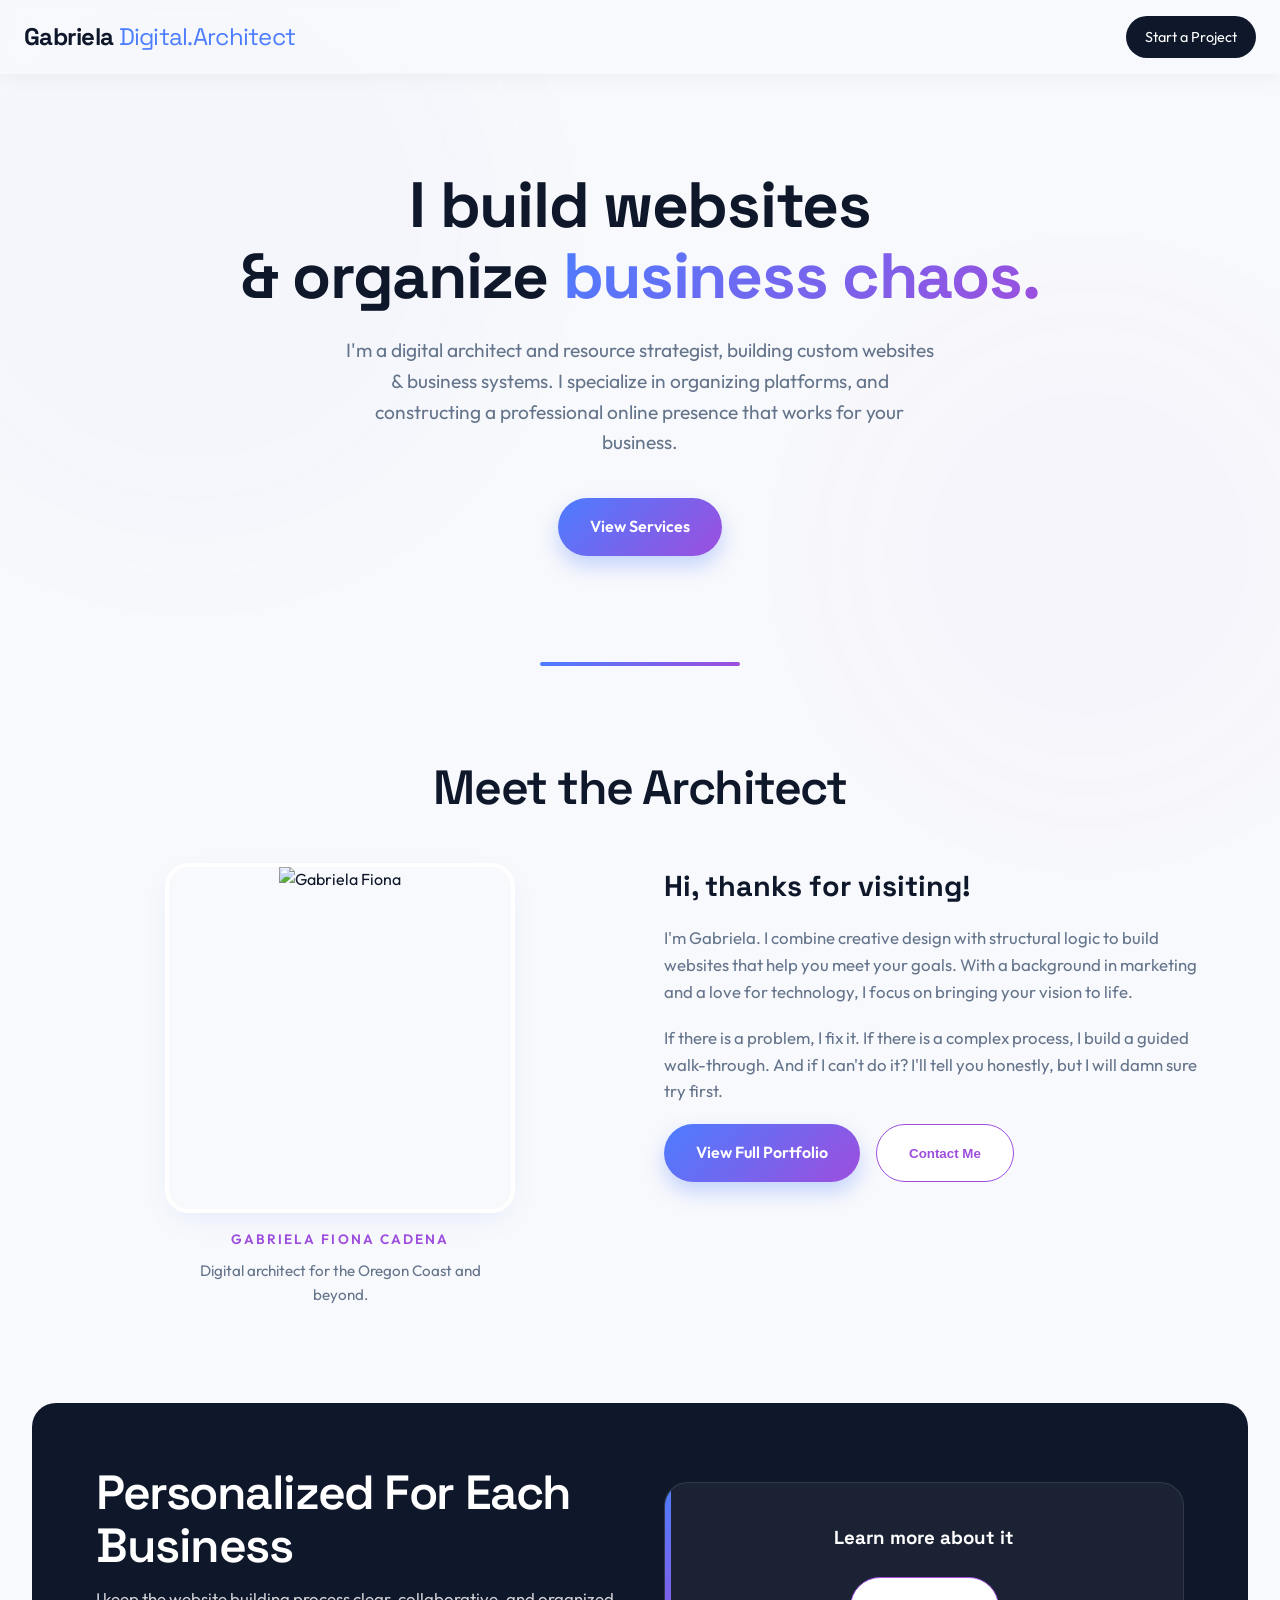
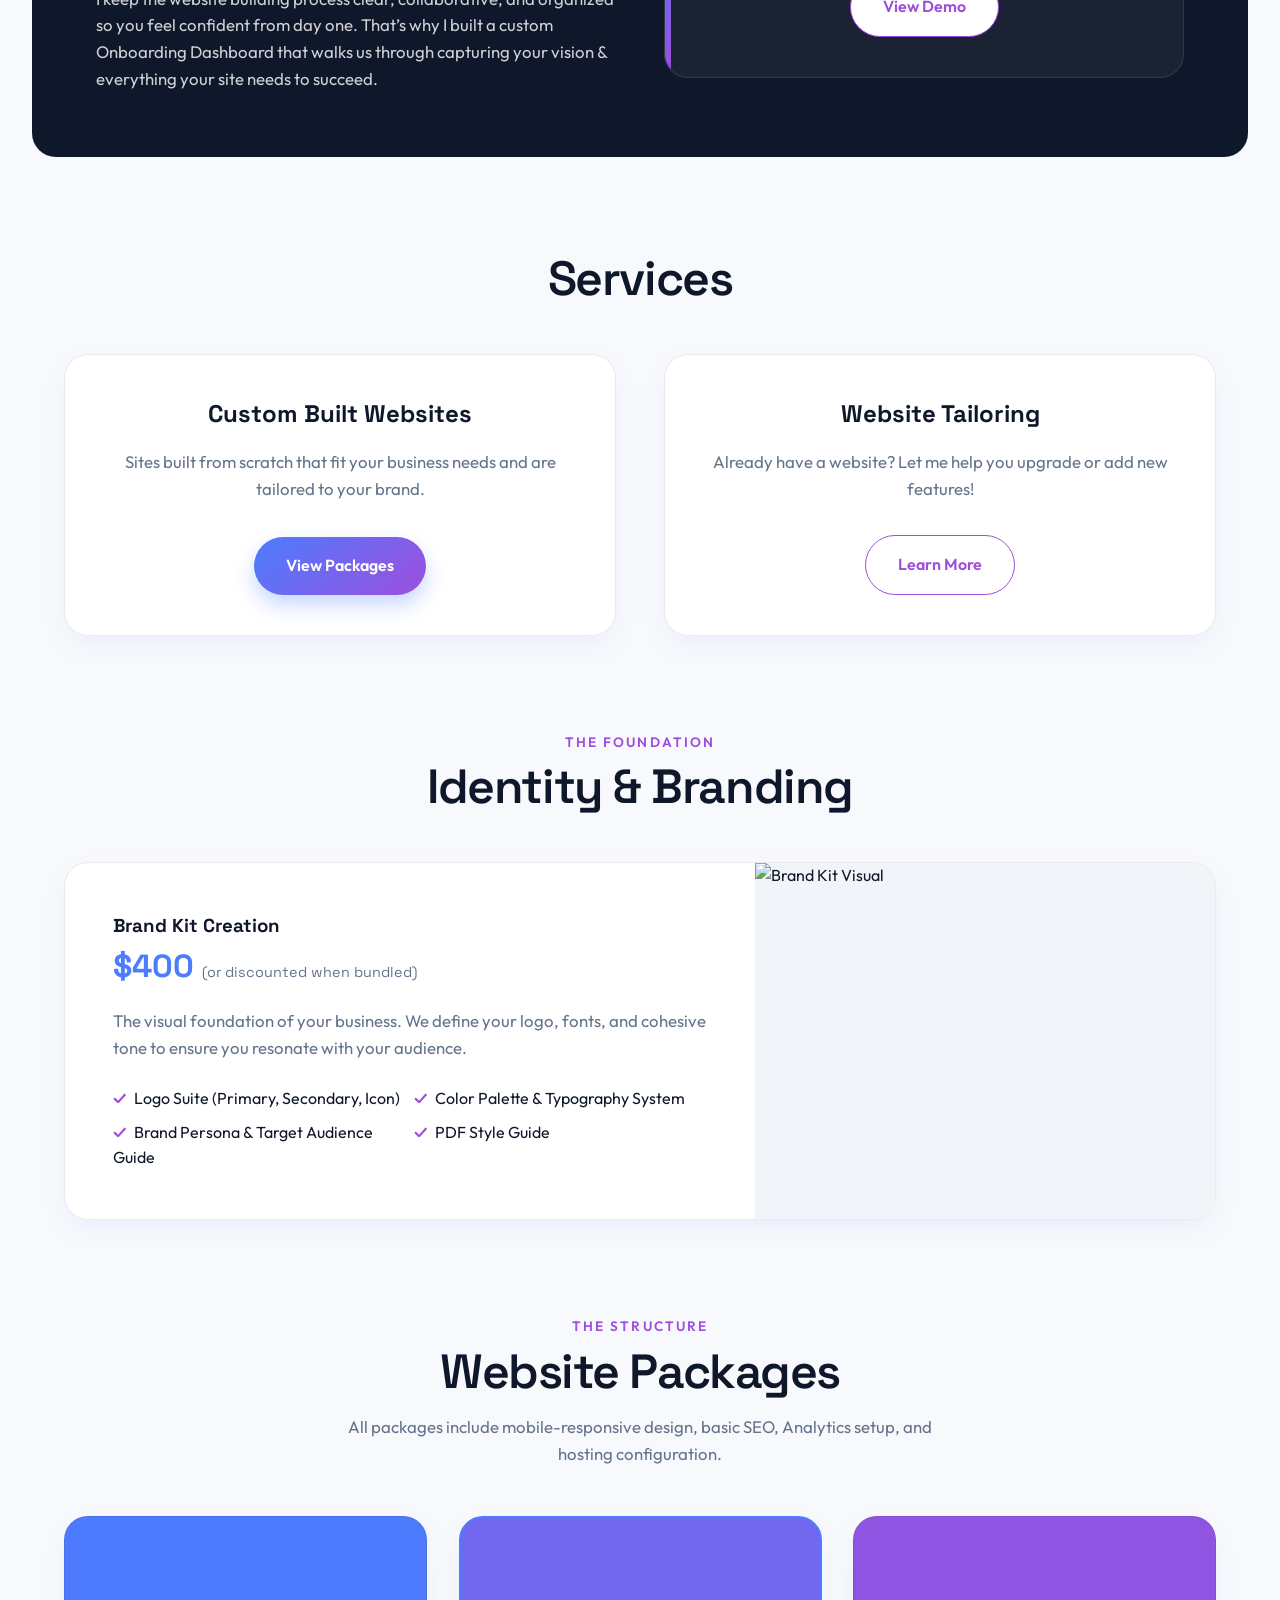
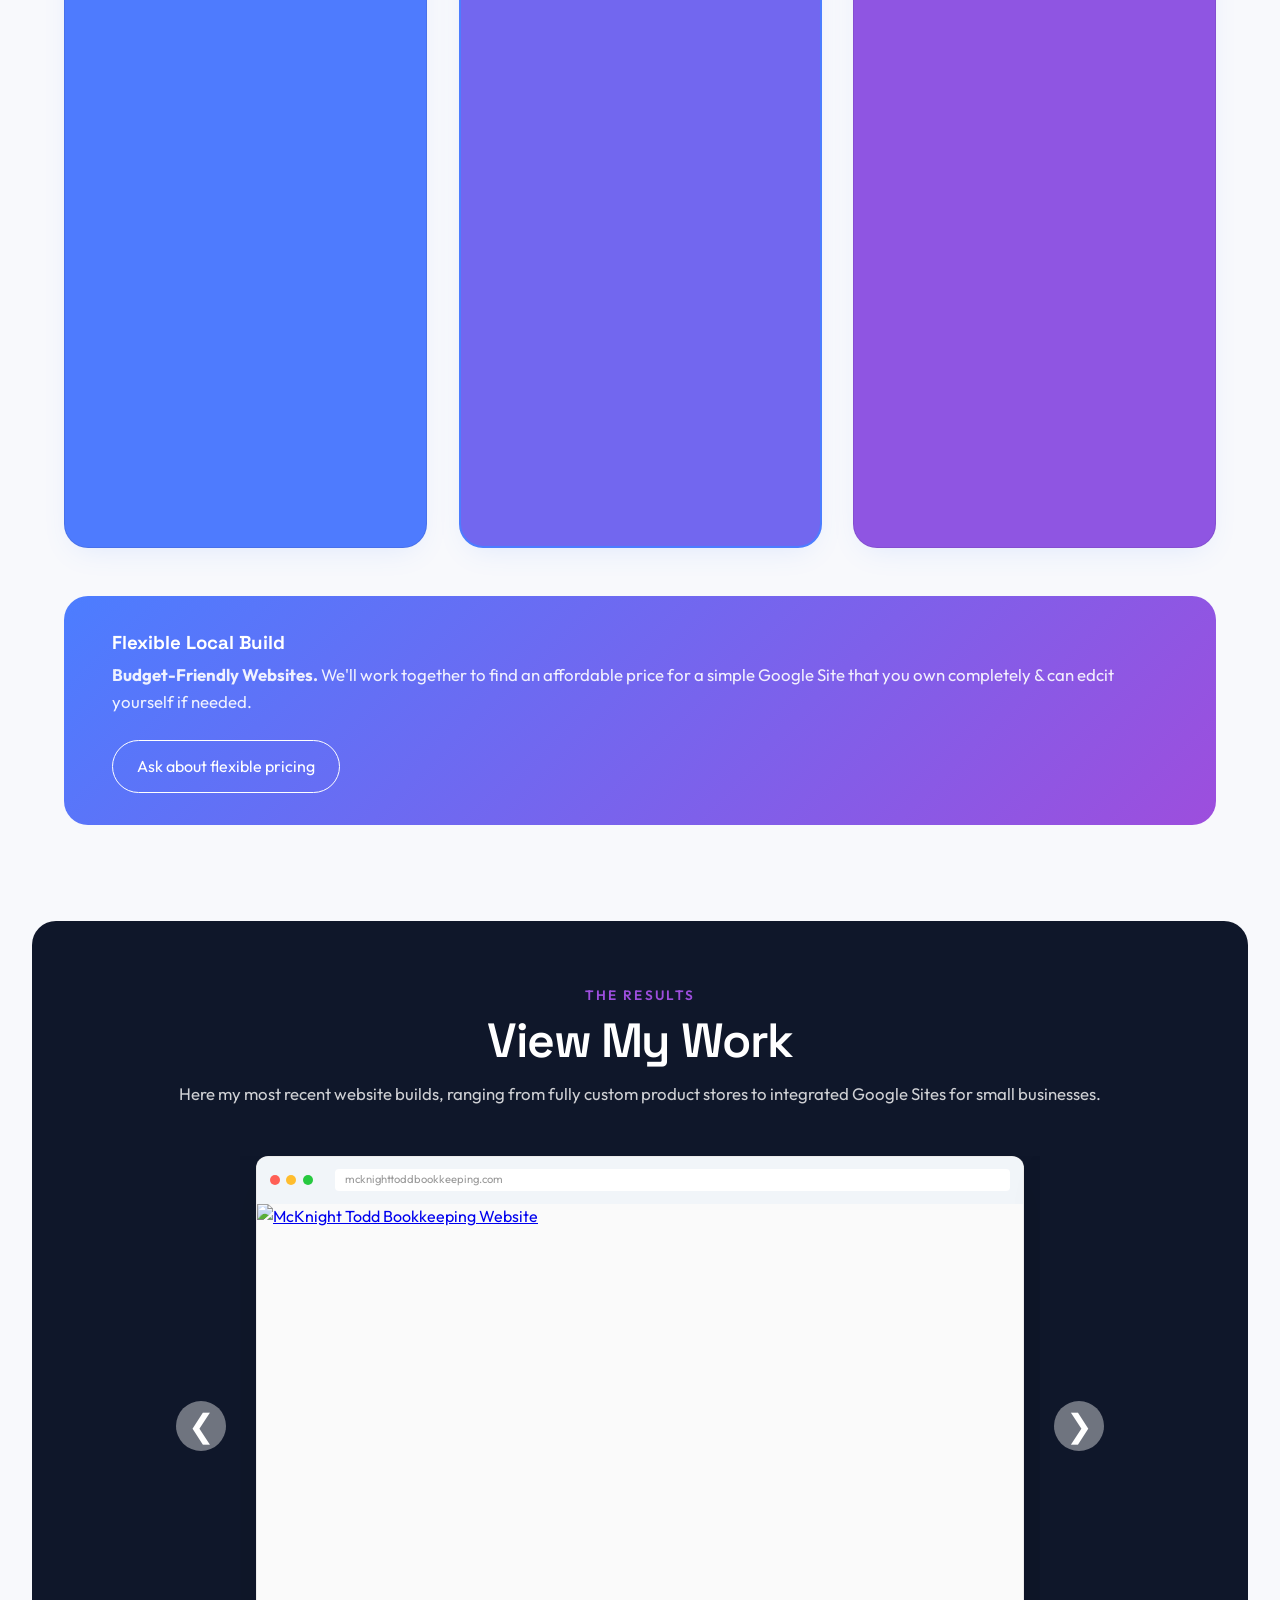
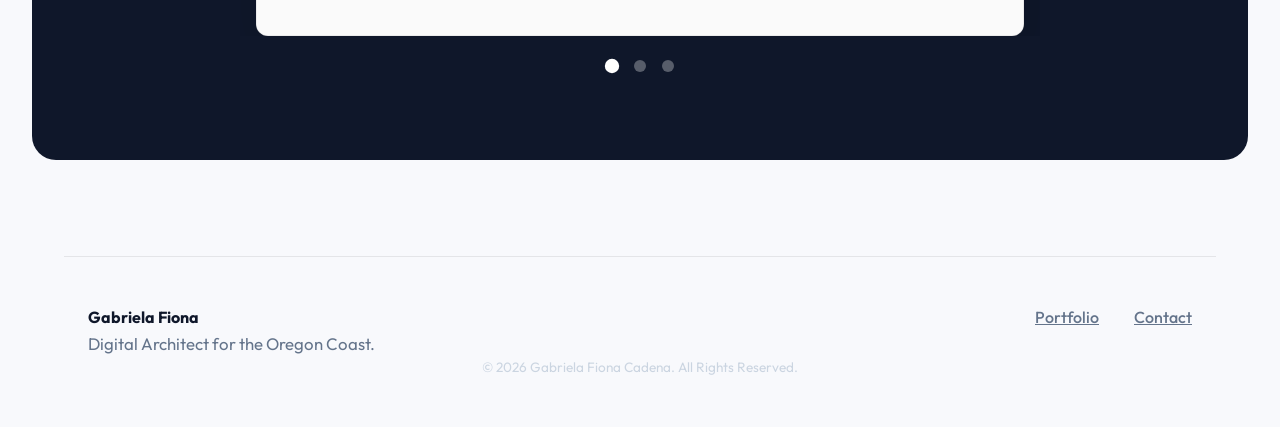
==== index.html @ b1f94275 "Update index.html" ====
<!DOCTYPE html>
<html lang="en">
<head>
  <meta charset="UTF-8" />
  <title>Gabriela Fiona · Digital Architect</title>
  <meta name="viewport" content="width=device-width, initial-scale=1" />
  
  <link rel="preconnect" href="https://fonts.googleapis.com">
  <link rel="preconnect" href="https://fonts.gstatic.com" crossorigin>
  <link href="https://fonts.googleapis.com/css2?family=Outfit:wght@300;400;500;600&family=Space+Grotesk:wght@400;500;600;700&display=swap" rel="stylesheet">
  <link rel="icon" type="image/png" href="https://raw.githubusercontent.com/GabrielaFiona/Draft-gabrielafionacadena/c7ff6c3a3db4be6c7db6e33f9279c137e6772946/assets/img/glogofaviconblue.png">
  <link rel="stylesheet" href="assets/CSS/style.css" />
</head>
  <!-- Google tag (gtag.js) -->
<script async src="https://www.googletagmanager.com/gtag/js?id=G-6TXJCBTRSX"></script>
<script>
  window.dataLayer = window.dataLayer || [];
  function gtag(){dataLayer.push(arguments);}
  gtag('js', new Date());

  gtag('config', 'G-6TXJCBTRSX');
</script>
<body>

<div class="bg-orb orb-1"></div>
<div class="bg-orb orb-2"></div>

<div class="page-wrapper">

<nav class="nav-bar smart-nav">
  <div class="logo">Gabriela <span class="highlight">Digital.Architect</span>
</div>
  <a href="index.html#name" class="btn-sm open-form-link">Start a Project</a>
</nav>

  <header class="hero">
    <div class="hero-content reveal">
      <h1>I build websites<br>& organize <span class="gradient-text">business chaos.</span></h1>
      <p class="hero-sub">
        I'm a digital architect and resource strategist, building custom websites & business systems. I specialize in organizing platforms, and constructing a professional online presence that works for your business. 
      </p>
      
      <div class="hero-actions">
        <a href="#services-intro" class="btn-primary">View Services</a>
      </div>
    </div>
  </header>
  
  <div class="section-divider reveal"></div>
  
 <section id="contact" class="section about-section reveal">
    <div class="section-header">
      <h2>Meet the Architect</h2>
    </div>

    <div class="grid-2 align-top">
      <div class="about-column-left">
        <div class="profile-img-container">
          <img src="https://raw.githubusercontent.com/GabrielaFiona/Draft-gabrielafionacadena/fab6bfb7dd1efcae01bac6378842833757b71b0d/assets/img/classicshorthairhs.jpeg" alt="Gabriela Fiona" class="profile-img">
        </div>
        <div class="about-mini-bio">
          <span class="eyebrow">Gabriela Fiona Cadena</span>
          <p>Digital architect for the Oregon Coast and beyond.</p>
        </div>
      </div>

      <div class="about-text-content">
        <h3>Hi, thanks for visiting!</h3>
        <p>
          I'm Gabriela. I combine creative design with structural logic to build websites that help you meet your goals. With a background in marketing and a love for technology, I focus on bringing your vision to life. 
        </p>
        <p>
          If there is a problem, I fix it. If there is a complex process, I build a guided walk-through. And if I can't do it? I'll tell you honestly, but I will damn sure try first.
        </p>
        
        <div class="about-actions" style="justify-content: flex-start;">
          <a href="https://gabrielafiona.com/" target="_blank" class="btn-primary">View Full Portfolio</a>
          <button class="btn-secondary toggle-form-btn" data-target="form-main-contact">Contact Me</button>
        </div>

       <div id="form-main-contact" class="dropdown-form-container">
          <h3>Start a Project</h3>
          <form action="https://formspree.io/f/xrbrgbaw" method="POST" class="contact-form">
            <div class="form-group">
              <label for="name">Name</label>
              <input type="text" id="name" name="name" placeholder="Who should I contact?" required>
            </div>
            <div class="form-group">
              <label for="email">Email</label>
              <input type="email" id="email" name="email" placeholder="What's the best email?" required>
            </div>
            
            <div class="form-group">
              <label for="project_interest">I'm interested in...</label>
              <select id="project_interest" name="project_interest">
                <option value="" disabled selected>Select a project type (Optional)</option>
                <option value="Brand Kit Creation">Brand Kit Creation</option>
                <option value="Basic Website Package">Basic Website Package</option>
                <option value="Standard Website Package">Standard Website Package</option>
                <option value="Advanced Website Package">Advanced Website Package</option>
                <option value="Multiple / Unsure">Unsure, Let's Talk!</option>
              </select>
            </div>

            <div class="form-group">
              <label for="message">Message</label>
              <textarea id="message" name="message" rows="5" placeholder="Tell me about your business & website goals..." required></textarea>
            </div>
            <button type="submit" class="btn-primary btn-submit">Send Message</button>
          </form>
        </div>
      </div>
    </div>
  </section>

  <section class="section philosophy reveal">
    <div class="grid-2">
      <div class="text-block">
        <h2>Personalized For Each Business</h2>
        <p>
          I keep the website building process clear, collaborative, and organized so you feel confident from day one. That’s why I built a custom Onboarding Dashboard that walks us through capturing your vision & everything your site needs to succeed. 
        </p>
      </div>
      <div class="stat-card"><h3>Learn more about it</h3>
      </p>

      <div class="center-cta">
        <a href="https://gabrielafiona.github.io/Draft-gabrielafionacadena/demo4.html" target="_blank" class="btn-secondary">View Demo</a>
      </div>
      </div>
    </div>
  </section>

  <section id="services-intro" class="section services-intro reveal">
    <div class="section-header">
      <h2>Services</h2>
    </div>
    
    <div class="grid-2">
      <div class="service-intro-card">
        <h3>Custom Built Websites</h3>
        <p>Sites built from scratch that fit your business needs and are tailored to your brand.</p>
        <div class="card-action">
          <a href="#packages-list" class="btn-primary">View Packages</a>
        </div>
      </div>

      <div class="service-intro-card">
        <h3>Website Tailoring</h3>
        <p>Already have a website? Let me help you upgrade or add new features!</p>
        <div class="card-action">
          <a href="flexibleservices.html" class="btn-secondary">Learn More</a>
        </div>
      </div>
    </div>
  </section>

  <section id="services" class="section services-top reveal">
    <div class="section-header">
      <span class="eyebrow">The Foundation</span>
      <h2>Identity & Branding</h2>
    </div>
    
    <div class="card-wide">
      <div class="card-content">
        <h3>Brand Kit Creation</h3>
        <p class="price">$400 <span class="note">(or discounted when bundled)</span></p>
        <p>The visual foundation of your business. We define your logo, fonts, and cohesive tone to ensure you resonate with your audience.</p>
        <ul class="check-list">
          <li>Logo Suite (Primary, Secondary, Icon)</li>
          <li>Color Palette & Typography System</li>
          <li>Brand Persona & Target Audience Guide</li>
          <li>PDF Style Guide</li>
        </ul>
      </div>

      <div class="card-image-side">
        <img src="https://raw.githubusercontent.com/GabrielaFiona/Draft-gabrielafionacadena/a6b8d51bb5c463a0c6079891df44231464063a10/assets/img/brandkitstockphotocolorfuldesk.jpg" alt="Brand Kit Visual">
      </div>
    </div>
  </section>

  <section id="packages-list" class="section services-main reveal">
    <div class="section-header">
      <span class="eyebrow">The Structure</span>
      <h2>Website Packages</h2>
      <p class="lede">All packages include mobile-responsive design, basic SEO, Analytics setup, and hosting configuration.</p>
    </div>

    <div class="pricing-grid">
      
      <div class="price-card pkg-1">
        <div class="package-text-wrapper">
          <div class="tier-name">Basic Package</div>
          <div class="tier-desc">Ideal for simple contact page, portfolio, or single service.</div>
          <div class="tier-price">$1,500</div>
          <hr>
          <ul class="feature-list">
            <li><strong>2 Pages</strong></li>
            <li>Simple Gallery</li>
            <li>Contact Form</li>
            <li>Mobile Optimized</li>
          </ul>
          <div class="pill-container center">
            <a href="https://gabrielafiona.github.io/examplesite_photographer/" class="pill-link">Example Site - Photographer Gallery</a>
          </div>
        </div>
      </div>

      <div class="price-card featured pkg-2">
        <div class="package-text-wrapper">
          <div class="tier-name">Standard Package</div>
          <div class="tier-desc">Perfect for restaurants, contractors, and local services.</div>
          <div class="tier-price">$2,500</div>
          <hr>
          <ul class="feature-list">
            <li><strong>5 Pages</strong></li>
            <li>Custom Features</li>
            <li>Expanded Copywriting</li>
            <li>Content Strategy</li>
          </ul>
          <div class="pill-container center">
            <a href="https://www.mcknighttoddbookkeeping.com/" class="pill-link">Example Site - Local Bookkeeper</a>
          </div>
        </div>
      </div>

      <div class="price-card pkg-3">
        <div class="package-text-wrapper">
          <div class="tier-name">Advanced Package</div>
          <div class="tier-desc">Fully integrated with your existing platform.</div>
          <div class="tier-price">$5,000</div>
          <hr>
          <ul class="feature-list">
            <li><strong>10 Pages</strong></li>
            <li>Complex Integrations</li>
            <li>High-end UX Logic</li>
            <li>E-commerce</li>
          </ul>
          <div class="pill-container center">
            <a href="https://thebougiebeachparty.com/" class="pill-link">Example Site - Rental Service</a>
          </div>
        </div>
      </div>

    </div>
  </section>

  <section class="section flexible-opt reveal">
    <div class="flex-box">
      <div class="flex-text">
        <h3>Flexible Local Build</h3>
        <p><strong>Budget-Friendly Websites.</strong> We'll work together to find an affordable price for a simple Google Site that you own completely & can edcit yourself if needed.</p>
      </div>
      <a href="flexibleservices.html#flexible" class="btn-outline">Ask about flexible pricing</a>
    </div>
  </section>

  <section id="process" class="section philosophy process-section reveal">
    <div class="process-inner">
      <span class="eyebrow">The Results</span>
      <h2>View My Work</h2>
      <p>Here my most recent website builds, ranging from fully custom product stores to integrated Google Sites for small businesses.</p>
      
      <div class="carousel">
        <button class="carousel-btn btn-prev">&#10094;</button>
        
        <div class="carousel-track-container">
          <ul class="carousel-track">
            
            <li class="carousel-slide current-slide">
              <div class="mockup-window">
                <div class="mockup-header">
                  <span class="dot red"></span><span class="dot yellow"></span><span class="dot green"></span>
                  <span class="url-bar">mcknighttoddbookkeeping.com</span>
                </div>
                <div class="mockup-body no-padding">
                  <a href="https://www.mcknighttoddbookkeeping.com/" target="_blank">
                    <img 
                      src="https://raw.githubusercontent.com/GabrielaFiona/Draft-gabrielafionacadena/88370dead66628be6bfdee9c65475fcd4d8eb38f/assets/img/kotascreenshot.png" 
                      alt="McKnight Todd Bookkeeping Website" 
                      class="site-preview-img"
                    >
                  </a>
                </div>
              </div>
            </li>

            <li class="carousel-slide">
              <div class="mockup-window">
                <div class="mockup-header">
                  <span class="dot red"></span><span class="dot yellow"></span><span class="dot green"></span>
                  <span class="url-bar">nathanshomerepairsolution.com</span>
                </div>
                <div class="mockup-body no-padding">
                   <a href="https://www.nathanshomerepairsolution.com/" target="_blank">
                     <img 
                      src="https://raw.githubusercontent.com/GabrielaFiona/Draft-gabrielafionacadena/88370dead66628be6bfdee9c65475fcd4d8eb38f/assets/img/NATHANSHOMEREPAIRSOLUTIONSscreenshotforportfolio.png" 
                      alt="Nathan's Home Repair Website" 
                      class="site-preview-img"
                     >
                   </a>
                </div>
              </div>
            </li>

            <li class="carousel-slide">
              <div class="mockup-window">
                <div class="mockup-header">
                  <span class="dot red"></span><span class="dot yellow"></span><span class="dot green"></span>
                  <span class="url-bar">thebougiebeachparty.com</span>
                </div>
                <div class="mockup-body no-padding">
                   <a href="https://thebougiebeachparty.com" target="_blank">
                     <img 
                      src="https://raw.githubusercontent.com/GabrielaFiona/Draft-gabrielafionacadena/88370dead66628be6bfdee9c65475fcd4d8eb38f/assets/img/thebougiebeachpartycoscreenshot.png" 
                      alt="Bougie Beach Party Co. Website" 
                      class="site-preview-img"
                     >
                   </a>
                </div>
              </div>
            </li>

            <li class="carousel-slide">
              <div class="mockup-window">
                <div class="mockup-header">
                  <span class="dot red"></span><span class="dot yellow"></span><span class="dot green"></span>
                  <span class="url-bar">sites.google.com/view/newport-cleaning</span>
                </div>
                <div class="mockup-body no-padding">
                   <a href="https://sites.google.com/view/newport-cleaning/home" target="_blank">
                     <img 
                      src="https://raw.githubusercontent.com/GabrielaFiona/Draft-gabrielafionacadena/88370dead66628be6bfdee9c65475fcd4d8eb38f/assets/img/newportcleaningscreenshot.png" 
                      alt="Newport Cleaning Website" 
                      class="site-preview-img"
                     >
                   </a>
                </div>
              </div>
            </li>
            <li class="carousel-slide">
              <div class="mockup-window">
                <div class="mockup-header">
                  <span class="dot red"></span><span class="dot yellow"></span><span class="dot green"></span>
                  <span class="url-bar">examplewebsite.notreal</span>
                </div>
                <div class="mockup-body no-padding">
                   <a href="https://gabrielafiona.github.io/examplesite_photographer/" target="_blank">
                     <img 
                      src="https://raw.githubusercontent.com/GabrielaFiona/Draft-gabrielafionacadena/51fa50f0cbb8c824ea8bde5f63bcc86119e29adb/assets/img/exsitephotographyscreenshot.png" 
                      alt="Lumina Example Website" 
                      class="site-preview-img"
                     >
                   </a>
                </div>
              </div>
            </li>
             <li class="carousel-slide">
              <div class="mockup-window">
                <div class="mockup-header">
                  <span class="dot red"></span><span class="dot yellow"></span><span class="dot green"></span>
                  <span class="url-bar">sites.google.com/view/cavicandles/cavi</span>
                </div>
                <div class="mockup-body no-padding">
                   <a href="https://sites.google.com/view/cavicandles/cavi" target="_blank">
                     <img 
                      src="https://raw.githubusercontent.com/GabrielaFiona/Draft-gabrielafionacadena/5e4dc3d3dd8c90099f62dee70c8442afc6689ae5/assets/img/cavihomepagescreenshot.png" 
                      alt="Cavi Candles" 
                      class="site-preview-img"
                     >
                   </a>
                </div>
              </div>
            </li>
            
          </ul>
        </div>

        <button class="carousel-btn btn-next">&#10095;</button>

        <div class="carousel-nav">
          <button class="carousel-indicator current-slide"></button>
          <button class="carousel-indicator"></button>
          <button class="carousel-indicator"></button>
        </div>
      </div>

    </div>
  </section>

  <footer class="main-footer">
    <div class="footer-content">
      <div class="footer-brand">
        <h4>Gabriela Fiona</h4>
        <p>Digital Architect for the Oregon Coast.</p>
      </div>
      <div class="footer-links">
        <a href="https://gabrielafiona.com/" target="_blank">Portfolio</a>
        <a href="mailto:gabrielafiona@gmail.com">Contact</a>
      </div>
    </div>
    <div class="footer-bottom">
      &copy; <span id="year"></span> Gabriela Fiona Cadena. All Rights Reserved.
    </div>
  </footer>

</div>

<script src="assets/js/script.js"></script>
</body>
</html>
---- assets/CSS/style.css ----
:root {
  /* LIGHT MODE PALETTE */
  --bg-page: #F8F9FC;     /* Very light cool gray/white */
  --bg-card: #FFFFFF;
  --text-main: #0F172A;   /* Dark Slate for high contrast reading */
  --text-muted: #64748B;
  
  /* FANTASY ACCENTS */
  --accent-blue: #4C7DFF;
  --accent-purple: #9D4EDD;
  --gradient-fantasy: linear-gradient(135deg, #4C7DFF 0%, #9D4EDD 100%);
  --gradient-subtle: linear-gradient(135deg, rgba(76, 125, 255, 0.1) 0%, rgba(157, 78, 221, 0.1) 100%);
  
  /* BORDERS & SHADOWS */
  --border-light: rgba(0, 0, 0, 0.08);
  --shadow-card: 0 10px 30px -10px rgba(76, 125, 255, 0.15);
  --shadow-glow: 0 0 20px rgba(157, 78, 221, 0.2);
  
  --radius-lg: 24px;
  --radius-md: 16px;
}

* { box-sizing: border-box; margin: 0; padding: 0; }

html { scroll-behavior: smooth; }

body {
  background-color: var(--bg-page);
  color: var(--text-main);
  font-family: 'Outfit', sans-serif; /* Clean body font */
  line-height: 1.6;
  overflow-x: hidden;
}

/* TYPOGRAPHY */
h1, h2, h3, .logo, .pill-tag {
  font-family: 'Space Grotesk', sans-serif; /* The "Architect" font */
}

h1 {
  font-size: clamp(2.5rem, 5vw, 4rem);
  line-height: 1.1;
  font-weight: 700;
  letter-spacing: -0.02em;
  margin-bottom: 1.5rem;
}

h2 {
  font-size: clamp(2rem, 4vw, 3rem);
  font-weight: 600;
  margin-bottom: 1rem;
}

p { font-size: 1.05rem; color: var(--text-muted); }

.gradient-text {
  background: var(--gradient-fantasy);
  -webkit-background-clip: text;
  background-clip: text;
  color: transparent;
}

/* BACKGROUND ORBS */
.bg-orb {
  position: fixed;
  border-radius: 50%;
  filter: blur(80px);
  z-index: -1;
  opacity: 0.15; /* Fixed opacity from original source */
  animation: float 20s infinite ease-in-out;
}
.orb-1 {
  width: 50vw; height: 50vw;
  top: -10%; left: -10%;
  background: rgba(76, 125, 255, 0.15);
}
.orb-2 {
  width: 40vw; height: 40vw;
  bottom: 10%; right: -5%;
  background: rgba(157, 78, 221, 0.15);
  animation-delay: -5s;
}

@keyframes float {
  0%, 100% { transform: translate(0, 0); }
  50% { transform: translate(30px, 50px); }
}

/* LAYOUT */
.page-wrapper {
  max-width: 1200px;
  margin: 0 auto;
  padding: 0 1.5rem;
}

.section { margin: 6rem 0; }

/* NAVIGATION */
.nav-bar {
  display: flex;
  justify-content: space-between;
  align-items: center; 
  padding: 1rem 1.5rem; 
  position: fixed;
  top: 0;
  left: 0;
  width: 100%;
  z-index: 1000;
  background: rgba(248, 249, 252, 0.9);
  backdrop-filter: blur(10px);
  transition: transform 0.3s ease-in-out;
  box-shadow: 0 2px 20px rgba(0,0,0,0.05);
}

.nav-bar.nav-hidden {
  transform: translateY(-100%);
}

.logo { font-weight: 700; font-size: 1.5rem; letter-spacing: -0.03em; }
.logo .highlight { color: var(--accent-blue); font-weight: 400; }

/* MOBILE HEADER FIX */
@media (max-width: 600px) {
  .nav-bar {
    padding: 0.8rem 1rem;
    gap: 0.5rem;
  }
  .logo {
    font-size: 1.1rem;
    white-space: nowrap;
  }
  .btn-sm {
    padding: 0.5rem 0.9rem;
    font-size: 0.8rem;
    white-space: nowrap;
    line-height: 1; 
    display: flex;
    align-items: center;
  }
}

/* HERO */
.hero {
  min-height: 70vh;
  display: flex;
  align-items: center;
  justify-content: center;
  text-align: center;
  padding: 8rem 0 2rem 0;
}
.hero-content { max-width: 800px; }
.hero-sub { max-width: 600px; margin: 0 auto 2.5rem; font-size: 1.2rem; }

/* BUTTONS */
.btn-primary {
  display: inline-block;
  padding: 1rem 2rem;
  background: var(--gradient-fantasy);
  color: white;
  border-radius: 99px;
  font-weight: 600;
  text-decoration: none;
  box-shadow: 0 10px 20px rgba(76, 125, 255, 0.3);
  transition: transform 0.2s ease;
  border: none;
  cursor: pointer;
  font-family: inherit;
  font-size: 1rem;
}
.btn-primary:hover { transform: translateY(-2px); box-shadow: 0 15px 25px rgba(76, 125, 255, 0.4); }

.btn-secondary {
  display: inline-block;
  padding: 1rem 2rem;
  background: white;
  color: var(--accent-purple);
  border: 1px solid var(--accent-purple);
  border-radius: 99px;
  font-weight: 600;
  text-decoration: none;
  transition: all 0.2s ease;
  cursor: pointer;
}
.btn-secondary:hover { background: var(--bg-page); }

.btn-sm {
  padding: 0.6rem 1.2rem;
  background: var(--text-main);
  color: white;
  border-radius: 99px;
  font-size: 0.9rem;
  text-decoration: none;
}
.btn-outline { padding: 0.8rem 1.5rem; border: 1px solid white; color: white; border-radius: 99px; text-decoration: none; transition: 0.2s; background: transparent; cursor: pointer; }
.btn-outline:hover { background: white; color: var(--accent-blue); }

.hero-actions { display: flex; gap: 1rem; justify-content: center; align-items: center; flex-wrap: wrap; }

/* PHILOSOPHY */
.section.philosophy {
  background-color: var(--text-main);
  color: white;
  padding: 4rem;
  border-radius: var(--radius-lg);
  margin-left: -2rem; 
  margin-right: -2rem;
  width: calc(100% + 4rem);
}

.section.philosophy h2 { color: white; }
.section.philosophy p { color: rgba(255, 255, 255, 0.8); }

.grid-2 {
  display: grid;
  grid-template-columns: 1fr 1fr;
  gap: 3rem;
  align-items: center;
}
.grid-2.align-top {
  align-items: start;
}

@media(max-width: 800px) { 
  .grid-2 { grid-template-columns: 1fr; }
  .section.philosophy { margin-left: 0; margin-right: 0; width: 100%; padding: 3rem 1.5rem; }
}

.stat-card {
  background: rgba(255, 255, 255, 0.05);
  padding: 2.5rem;
  border-radius: var(--radius-lg);
  box-shadow: none;
  border: 1px solid rgba(255, 255, 255, 0.1);
  position: relative;
  overflow: hidden;
}
.stat-card h3 { color: white; }
.stat-card p { color: rgba(255, 255, 255, 0.7); }

.stat-card::before {
  content: "";
  position: absolute;
  top: 0; left: 0; width: 6px; height: 100%;
  background: var(--gradient-fantasy);
}
.center-cta { margin-top: 2rem; }

/* VISUAL DIVIDER */
.section-divider {
  width: 100%;
  height: 4px;
  background: var(--gradient-fantasy);
  margin: 2rem auto;
  border-radius: 99px;
  opacity: 0.8;
  max-width: 200px; 
}

/* SERVICE INTRO CARDS */
.service-intro-card {
  background: var(--bg-card);
  padding: 2.5rem;
  border-radius: var(--radius-lg);
  box-shadow: var(--shadow-card);
  border: 1px solid var(--border-light);
  display: flex;
  flex-direction: column;
  height: 100%;
  text-align: center;
}

.service-intro-card h3 { margin-bottom: 1rem; font-size: 1.5rem; }
.service-intro-card p { margin-bottom: 2rem; flex-grow: 1; }

/* SERVICES MAIN */
.eyebrow { color: var(--accent-purple); text-transform: uppercase; letter-spacing: 0.15em; font-weight: 600; font-size: 0.85rem; display: block; margin-bottom: 0.5rem; }
.section-header { text-align: center; margin-bottom: 3rem; max-width: 600px; margin-left: auto; margin-right: auto; }

/* BRAND CARD (Card Wide) */
.card-wide {
  background: var(--bg-card);
  border-radius: var(--radius-lg);
  box-shadow: var(--shadow-card);
  border: 1px solid var(--border-light);
  display: grid;
  grid-template-columns: 1.5fr 1fr; /* Text left, Image right */
  overflow: hidden;
}

.card-content { 
  padding: 3rem; 
  display: flex;
  flex-direction: column;
  justify-content: center;
}

.card-image-side {
  position: relative;
  min-height: 100%;
  background: #f1f5f9;
}

.card-image-side img {
  width: 100%;
  height: 100%;
  object-fit: cover;
  display: block;
}

@media(max-width: 768px) { 
  .card-wide { grid-template-columns: 1fr; } 
  .card-image-side { height: 250px; order: -1; } 
}

/* Price specific styling for Brand Card */
.price { font-size: 2rem; font-family: 'Space Grotesk', sans-serif; font-weight: 700; margin-bottom: 1rem; color: var(--accent-blue); }
.price .note { font-size: 0.9rem; color: var(--text-muted); font-weight: 400; }
.check-list { list-style: none; margin-top: 1.5rem; display: grid; grid-template-columns: 1fr 1fr; gap: 0.5rem; }
.check-list li::before { content: "✓"; color: var(--accent-purple); margin-right: 0.5rem; font-weight: bold; }

/* UPDATE 3: SERVICE VISUAL HEADER BOX (DISPLAY: NONE) */
.service-header-visual {
  display: none !important;
}

/* PILL BUTTONS CONTAINER */
.pill-container {
  display: flex;
  gap: 0.5rem;
  margin-top: 2rem;
  flex-wrap: wrap;
}
.pill-container.center {
  justify-content: center;
}
.pill-link {
  font-size: 0.8rem;
  text-decoration: none;
  background: #f0f4ff;
  color: var(--accent-blue);
  padding: 0.4rem 1rem;
  border-radius: 99px;
  font-weight: 500;
  border: 1px solid transparent;
  transition: 0.2s;
}
.pill-link:hover {
  border-color: var(--accent-blue);
  background: white;
}

/* PRICING GRID */
.pricing-grid {
  display: grid;
  grid-template-columns: repeat(auto-fit, minmax(300px, 1fr));
  gap: 2rem;
  align-items: stretch; /* Make them even height */
}

/* UPDATE 3: PACKAGE COLORS */
.price-card.pkg-1 { background-color: #4E7BFE !important; }
.price-card.pkg-2 { background-color: #7267EF !important; }
.price-card.pkg-3 { background-color: #8F55E2 !important; }

.price-card {
  background: var(--bg-card);
  padding: 2.5rem;
  border-radius: var(--radius-lg);
  border: 1px solid var(--border-light);
  box-shadow: var(--shadow-card);
  transition: 0.3s;
  display: flex;
  flex-direction: column;
  text-align: center;
  position: relative; 
  overflow: hidden;
}
.price-card:hover { transform: translateY(-5px); border-color: var(--accent-blue); }

.price-card.featured {
  border: 2px solid var(--accent-blue);
  z-index: 1;
}

/* New White Box Style for Content within Package Cards */
.package-text-wrapper {
  position: relative;
  z-index: 2;
  background: white;
  padding: 1.5rem;
  border-radius: var(--radius-md);
  box-shadow: 0 4px 15px rgba(0,0,0,0.05);
  margin-top: auto; 
}

.tier-name { 
  font-family: 'Space Grotesk'; 
  font-size: 1.4rem; 
  font-weight: 700; 
  margin-bottom: 0.5rem;
  background: white;
  display: inline-block;
  padding: 0.5rem 1.5rem;
  border-radius: 99px;
  position: relative;
  z-index: 2;
  box-shadow: 0 4px 10px rgba(0,0,0,0.1);
  margin-bottom: 2rem;
}

.badge {
  position: absolute; top: 12px; left: 50%; transform: translateX(-50%);
  background: var(--accent-blue); color: white; padding: 0.25rem 0.8rem;
  border-radius: 99px; font-size: 0.75rem; text-transform: uppercase; letter-spacing: 0.1em;
  z-index: 3;
}

/* PRICING STYLES */
.tier-price { 
  font-size: 1.5rem; 
  font-weight: 700; 
  color: var(--accent-blue);
  margin-top: 0.5rem;
  margin-bottom: 0.5rem; 
}
.tier-desc { 
  font-size: 1.1rem;
  font-weight: 600;
  color: var(--text-main);
  margin-bottom: 0.5rem; 
  line-height: 1.4;
}

.price-card hr { border: none; height: 1px; background: var(--border-light); margin: 1rem 0; }
.feature-list { list-style: none; margin-bottom: 1rem; text-align: left; }
.feature-list li { padding: 0.4rem 0; border-bottom: 1px dashed var(--border-light); font-size: 0.95rem; }
.feature-list li:last-child { border-bottom: none; }

/* FLEXIBLE OPTION */
.flexible-opt { margin-top: -3rem; }
.flex-box {
  background: var(--text-main);
  color: white;
  padding: 2rem 3rem;
  border-radius: var(--radius-lg);
  display: flex;
  justify-content: space-between;
  align-items: center;
  flex-wrap: wrap;
  gap: 1.5rem;
  background-image: var(--gradient-fantasy);
}
.flex-text h3 { margin-bottom: 0.3rem; }
.flex-text p { color: rgba(255,255,255,0.9); }

/* CAROUSEL STYLES */
.process-section { text-align: center; }

.carousel {
  position: relative;
  margin-top: 3rem;
  width: 100%;
  max-width: 800px;
  margin-left: auto;
  margin-right: auto;
}

.carousel-track-container { overflow: hidden; width: 100%; }
.carousel-track {
  display: flex;
  transition: transform 0.4s ease-in-out;
  list-style: none;
  padding: 0;
  margin: 0;
}
.carousel-slide { min-width: 100%; padding: 0 1rem; }

.mockup-window {
  width: 100%;
  background: white;
  border-radius: 12px;
  box-shadow: 0 20px 50px rgba(0,0,0,0.1);
  border: 1px solid var(--border-light);
  overflow: hidden;
  text-align: left;
}
.mockup-header { background: #f1f5f9; padding: 0.8rem; display: flex; gap: 0.4rem; align-items: center; }
.dot { width: 10px; height: 10px; border-radius: 50%; display: block; }
.red { background: #ff5f56; } .yellow { background: #ffbd2e; } .green { background: #27c93f; }
.url-bar { margin-left: 1rem; background: white; padding: 2px 10px; border-radius: 4px; font-size: 0.7rem; color: #999; flex-grow: 1; text-align: left; overflow: hidden; white-space: nowrap; text-overflow: ellipsis; }

.mockup-body { padding: 2rem; background: #fafafa; aspect-ratio: 16/9; display: flex; flex-direction: column; gap: 1rem; position: relative; }
.mockup-body.no-padding { padding: 0; }

.mockup-body a {
  display: block;
  height: 100%;
  width: 100%;
}

.site-preview-img {
  width: 100%;
  height: 100%;
  object-fit: cover;
  object-position: top;
  display: block;
}

/* CAROUSEL BUTTONS */
.carousel-btn {
  position: absolute;
  top: 50%;
  transform: translateY(-50%);
  background: rgba(255, 255, 255, 0.4);
  border: none;
  color: white;
  font-size: 2rem;
  width: 50px;
  height: 50px;
  padding: 0;
  display: flex;
  align-items: center;
  justify-content: center;
  cursor: pointer;
  z-index: 10;
  border-radius: 50%;
  transition: 0.3s;
}
.carousel-btn:hover { background: rgba(255, 255, 255, 0.6); }
.btn-prev { left: -4rem; }
.btn-next { right: -4rem; }

@media(max-width: 600px) { 
  .carousel-btn { 
    display: flex; 
    width: 35px;
    height: 35px;
    font-size: 1.2rem;
    background: rgba(0,0,0,0.3); 
  }
  .btn-prev { left: 0; }
  .btn-next { right: 0; }
  .carousel-slide { padding: 0 0.2rem; }
}

.carousel-nav { display: flex; justify-content: center; padding: 1.5rem 0; gap: 1rem; }
.carousel-indicator {
  border: none;
  border-radius: 50%;
  width: 12px;
  height: 12px;
  background: rgba(255, 255, 255, 0.3);
  cursor: pointer;
}
.carousel-indicator.current-slide { background: white; transform: scale(1.2); }

/* UPDATE 1: ARCHITECT & CONTACT LAYOUT (CENTERED) */
.about-section { position: relative; text-align: center; }

.about-text-content {
  text-align: center; 
  display: flex;
  flex-direction: column;
  align-items: center;
  margin: 0 auto;
}
.about-text-content h2 { margin-bottom: 1rem; }
.about-text-content p { margin-bottom: 1.5rem; text-align: center; max-width: 600px; }

.profile-img-container {
  width: 100%;
  max-width: 350px;
  aspect-ratio: 1/1;
  margin: 0 auto 2rem auto; 
  position: relative;
  border-radius: var(--radius-lg);
  overflow: hidden;
  box-shadow: var(--shadow-card);
  border: 4px solid white;
}
.profile-img { width: 100%; height: 100%; object-fit: cover; }

/* UPDATE 2: DROPDOWN FORM STYLES */
.dropdown-form-container {
  display: none; 
  margin-top: 2rem;
  padding: 2.5rem;
  background: var(--bg-card);
  border-radius: var(--radius-lg);
  text-align: left;
  border: 1px solid var(--border-light);
  box-shadow: var(--shadow-card);
  width: 100%;
  max-width: 600px;
}

.dropdown-form-container.active {
  display: block;
  animation: slideDown 0.3s ease-out forwards;
}

@keyframes slideDown {
  from { opacity: 0; transform: translateY(-10px); }
  to { opacity: 1; transform: translateY(0); }
}

.contact-form {
  display: grid;
  gap: 1.2rem;
}

.form-group { text-align: left; }
.form-group label { display: block; font-size: 0.9rem; font-weight: 600; margin-bottom: 0.5rem; color: var(--text-main); }
.form-group input, .form-group textarea, .form-group select {
  width: 100%;
  padding: 1rem;
  border: 1px solid #e2e8f0;
  border-radius: var(--radius-md);
  font-family: inherit;
  font-size: 1rem;
  background: #f8fafc;
  transition: 0.2s;
}

.about-actions { display: flex; gap: 1rem; justify-content: center; flex-wrap: wrap; }

/* FOOTER */
.main-footer { margin-top: 6rem; padding: 3rem 0; border-top: 1px solid var(--border-light); }
.footer-content { display: flex; justify-content: space-between; margin-bottom: 2rem; max-width: 1200px; margin: 0 auto; padding: 0 1.5rem; }
.footer-links a { margin-left: 2rem; color: var(--text-muted); font-weight: 500; transition: 0.2s; }
.footer-links a:hover { color: var(--accent-blue); }
.footer-bottom { text-align: center; font-size: 0.85rem; color: #cbd5e1; }

.reveal { opacity: 0; transform: translateY(30px); transition: all 0.8s ease; }
.reveal.active { opacity: 1; transform: translateY(0); }

/* PERFORMANCE UPDATES PRESERVED */
.price-card {
  will-change: transform; 
  content-visibility: auto; 
  contain-intrinsic-size: 1px 500px; 
}


/* ABOUT SECTION REDESIGN */
.about-section .section-header {
  margin-bottom: 3rem;
  text-align: center;
}

.about-column-left {
  text-align: center;
}

.about-mini-bio {
  margin-top: 1rem;
}

.about-mini-bio p {
  font-size: 0.95rem;
  max-width: 320px;
  margin: 0 auto;
}

.about-section .about-text-content {
  text-align: left;
  align-items: flex-start;
  margin: 0;
}

.about-section .about-text-content h3 {
  font-size: 1.8rem;
  margin-bottom: 1rem;
}

.about-section .about-text-content p {
  text-align: left;
  margin-bottom: 1.2rem;
}

.about-section .dropdown-form-container {
  margin: 2rem 0 0 0; /* Align to the left of the right column */
  max-width: 100%;
}

/* Ensure the profile container stays sized correctly in the grid */
.about-section .profile-img-container {
  margin-bottom: 1rem;
}

@media (max-width: 800px) {
  .about-section .about-text-content {
    text-align: center;
    align-items: center;
  }
  .about-section .about-text-content p {
    text-align: center;
  }
  .about-section .about-actions {
    justify-content: center !important;
  }
}

/* Tighten heading spacing */
h2 {
  line-height: 1.1;       /* Brings the lines closer together vertically */
  letter-spacing: -0.03em; /* Pulls the letters slightly closer together horizontally */
}

/* Specifically target the Philosophy section if you only want it there */
.section.philosophy h2 {
  margin-bottom: 0.8rem; /* Reduces the gap between the title and the paragraph below it */
}

.pill-container {
  display: flex;
  flex-direction: column; /* Stacks them vertically */
  align-items: center;    /* This does the centering */
  gap: 12px;              /* Adjust this for the space between buttons */
  width: 100%;
  margin: 20px 0;         /* Adds space above and below the group */
}

/* Centers content in the Onboarding Hub Preview section */
.stat-card {
  display: flex;
  flex-direction: column;
  align-items: center;
  justify-content: center;
  text-align: center;
}

.stat-card .center-cta {
  margin-top: 1.5rem;
}
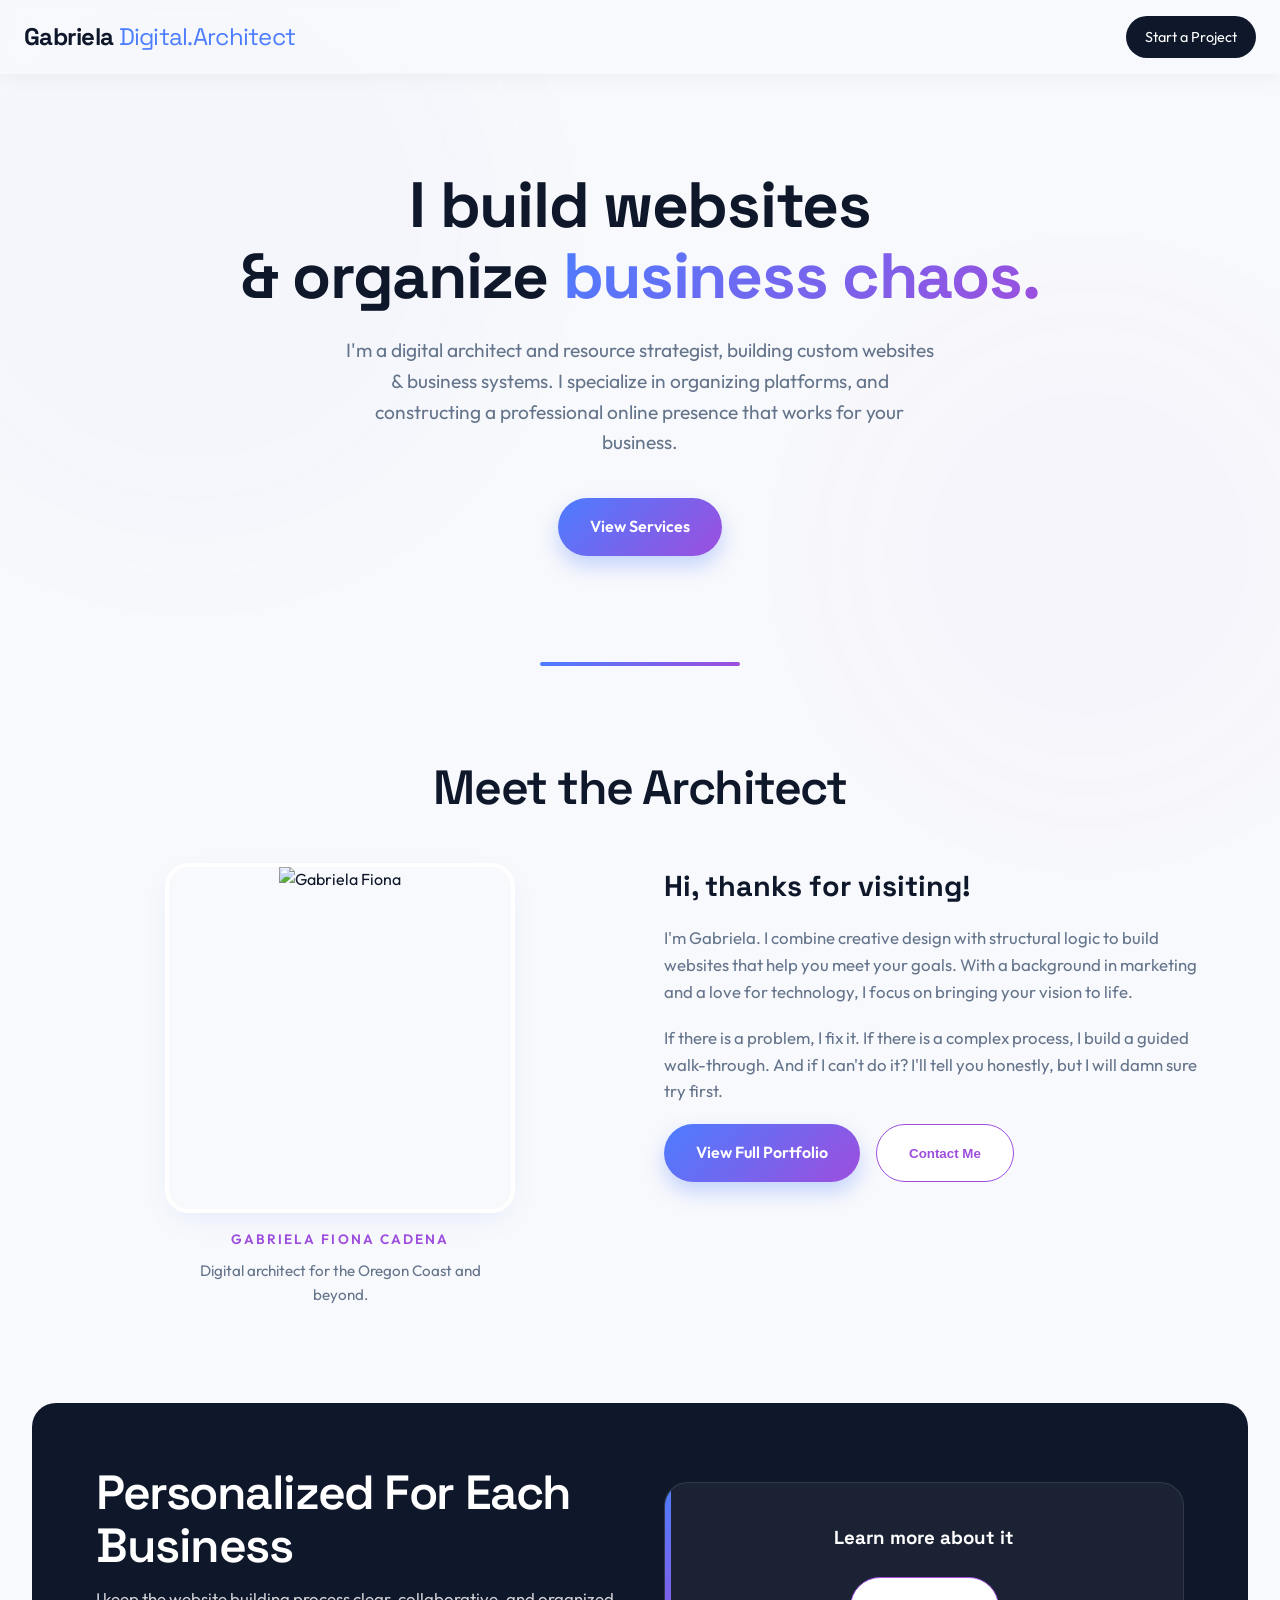
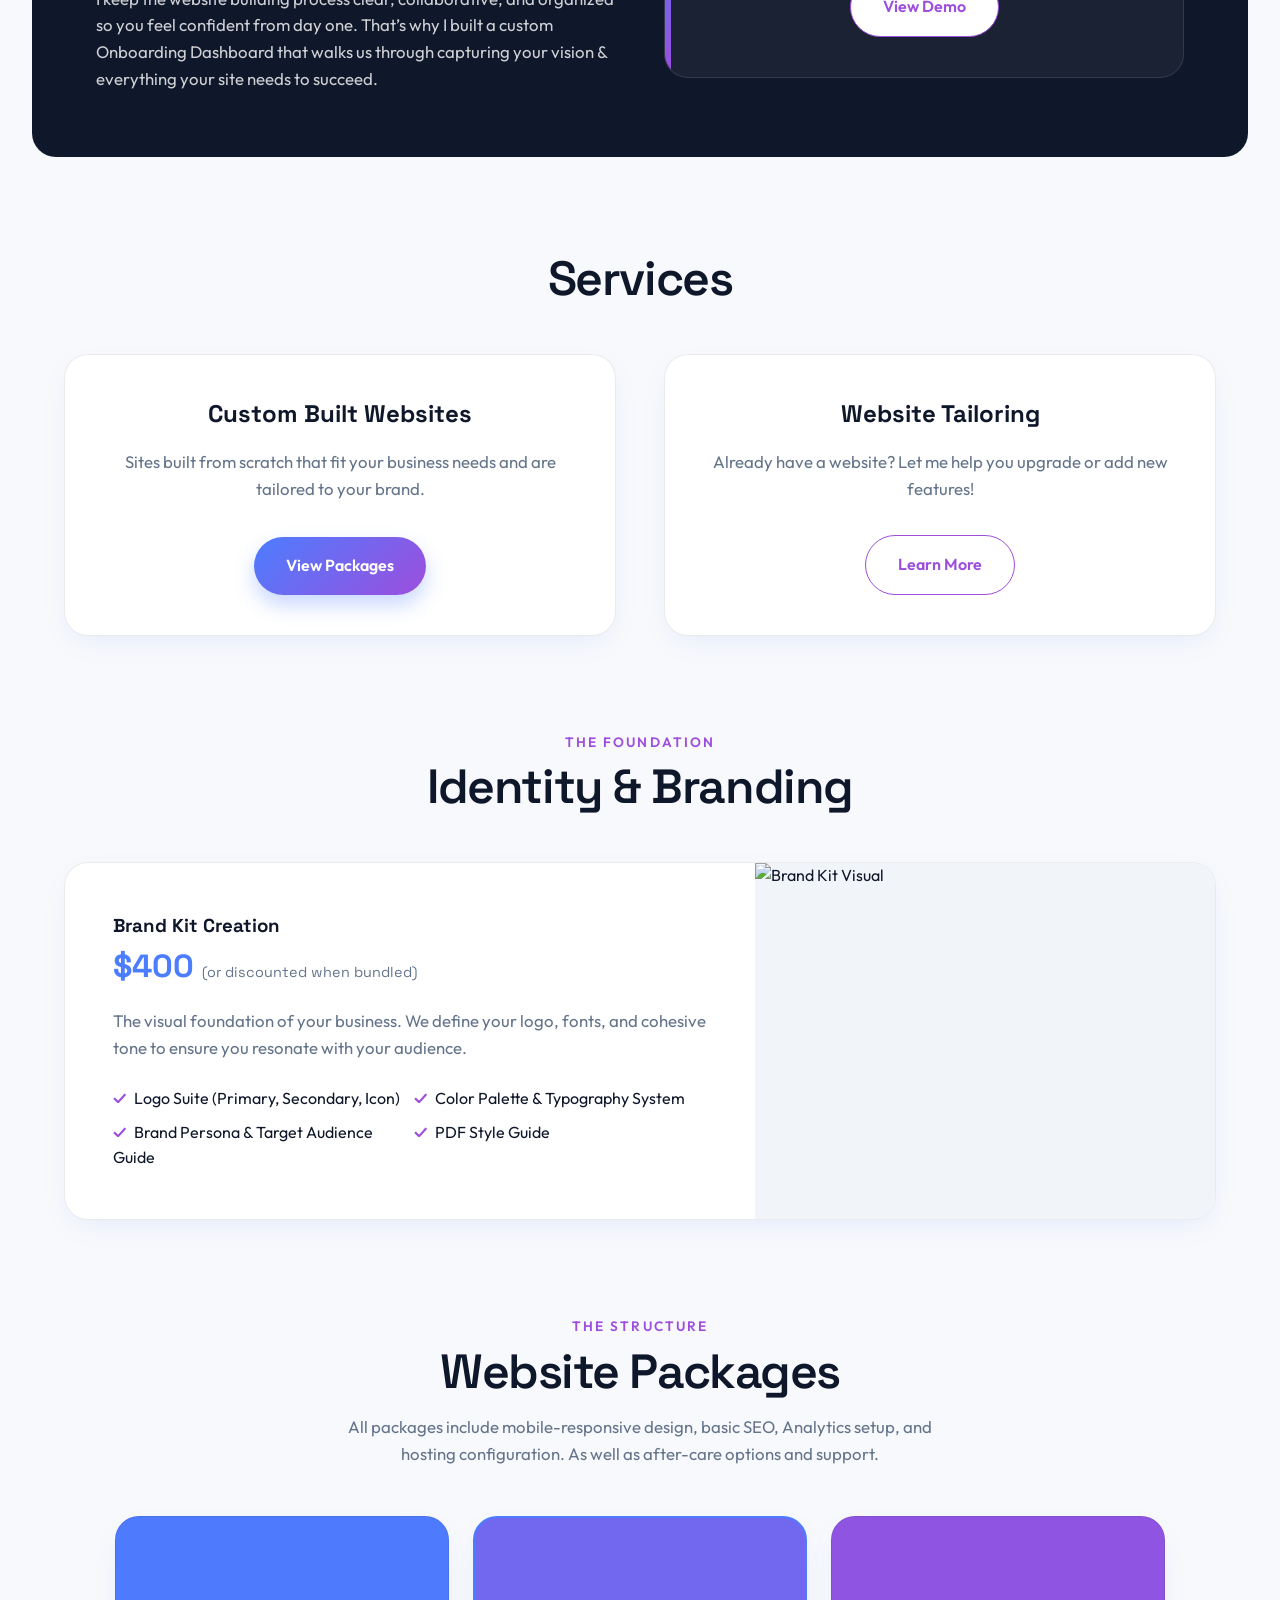
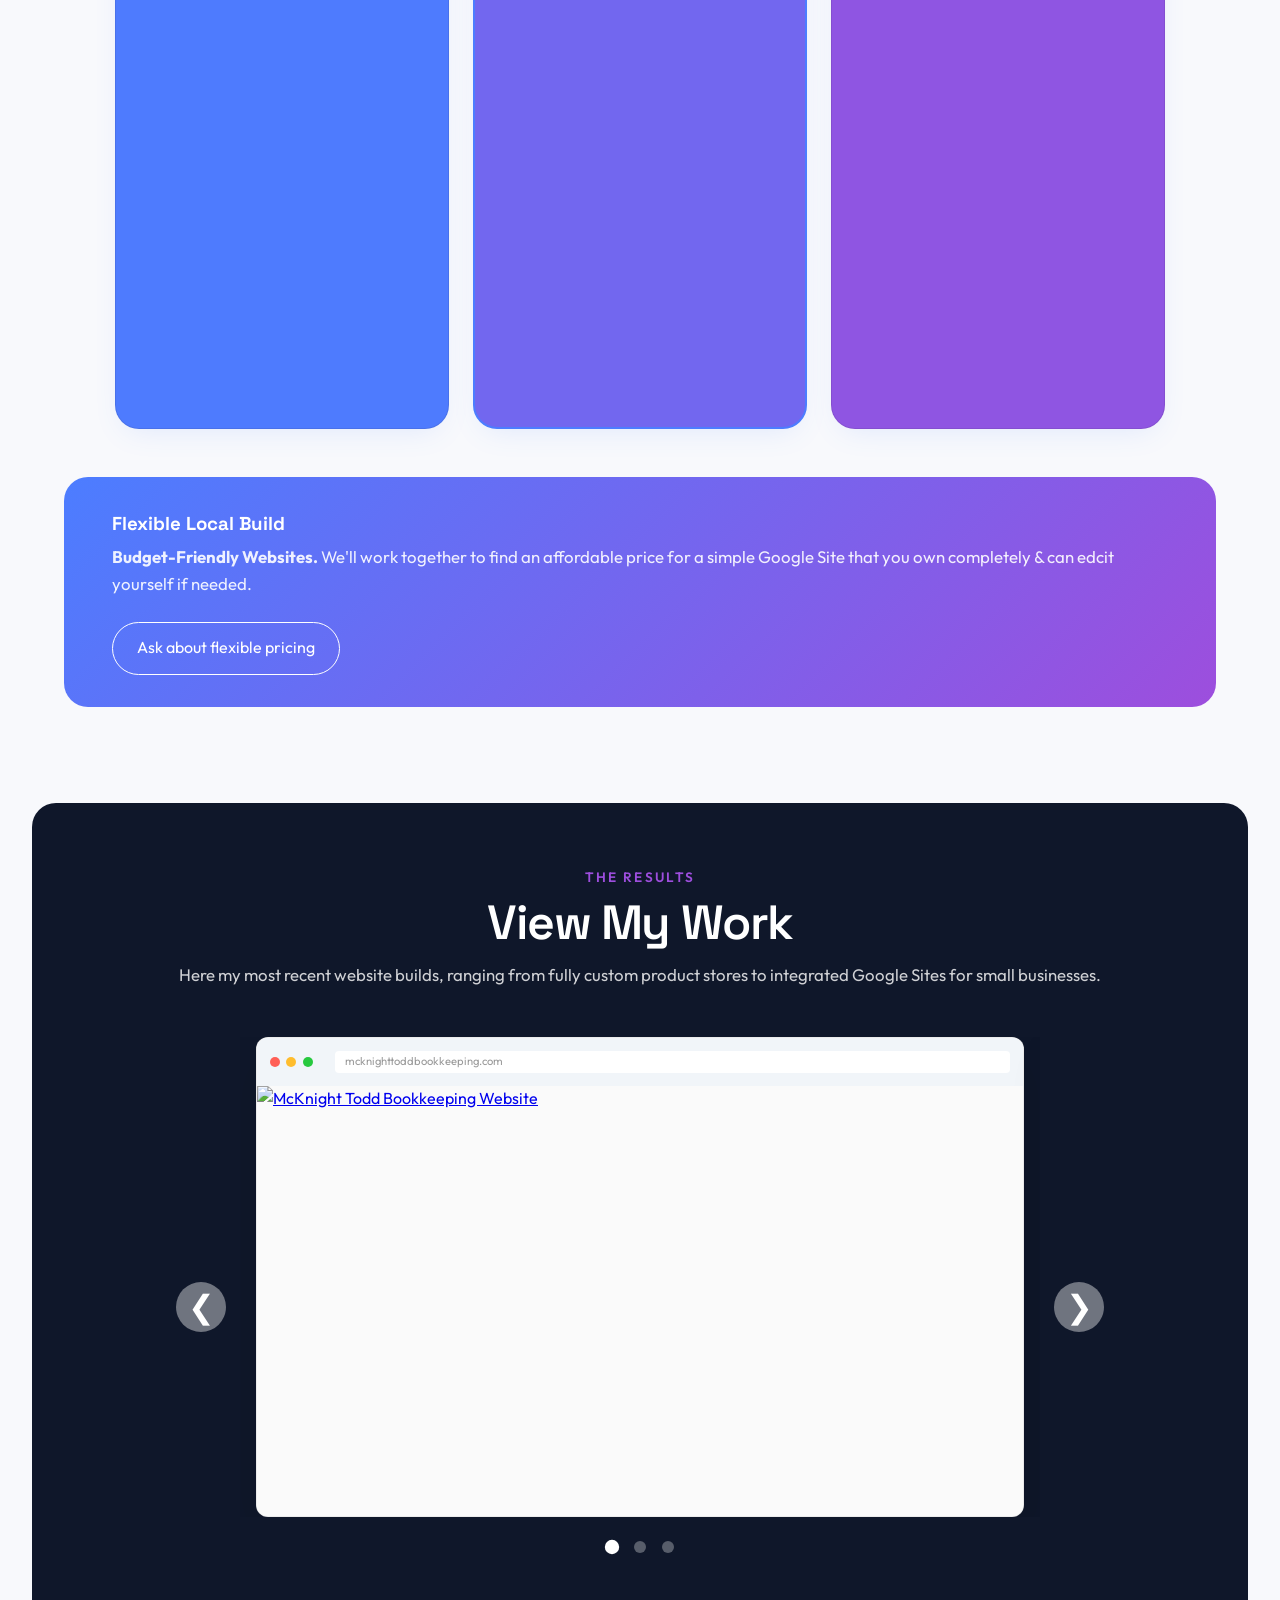
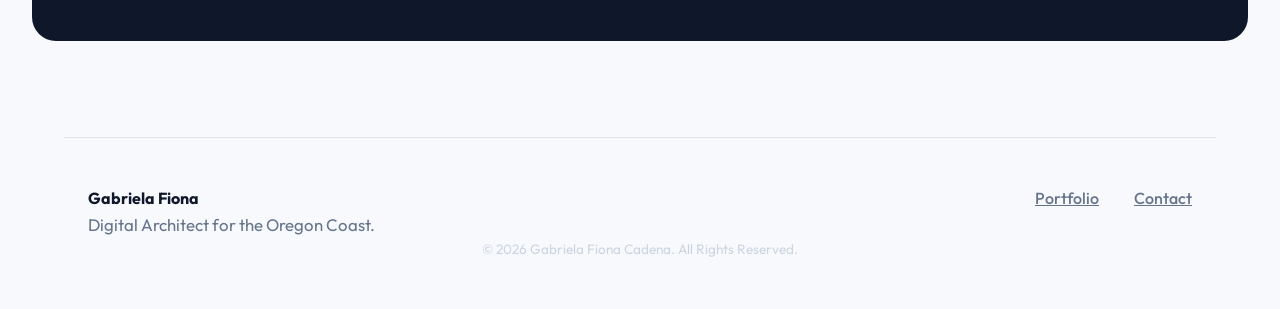
==== commit fe4cfe8f: "Update index.html" ====
--- a/index.html
+++ b/index.html
@@ -184,7 +184,7 @@
     <div class="section-header">
       <span class="eyebrow">The Structure</span>
       <h2>Website Packages</h2>
-      <p class="lede">All packages include mobile-responsive design, basic SEO, Analytics setup, and hosting configuration.</p>
+      <p class="lede">All packages include mobile-responsive design, basic SEO, Analytics setup, and hosting configuration. As well as after-care options and support. </p>
     </div>
 
     <div class="pricing-grid">
--- a/assets/CSS/style.css
+++ b/assets/CSS/style.css
@@ -733,3 +733,744 @@
 .stat-card .center-cta {
   margin-top: 1.5rem;
 }
+
+
+
+:root {
+  /* LIGHT MODE PALETTE */
+  --bg-page: #F8F9FC;     /* Very light cool gray/white */
+  --bg-card: #FFFFFF;
+  --text-main: #0F172A;   /* Dark Slate for high contrast reading */
+  --text-muted: #64748B;
+  
+  /* FANTASY ACCENTS */
+  --accent-blue: #4C7DFF;
+  --accent-purple: #9D4EDD;
+  --gradient-fantasy: linear-gradient(135deg, #4C7DFF 0%, #9D4EDD 100%);
+  --gradient-subtle: linear-gradient(135deg, rgba(76, 125, 255, 0.1) 0%, rgba(157, 78, 221, 0.1) 100%);
+  
+  /* BORDERS & SHADOWS */
+  --border-light: rgba(0, 0, 0, 0.08);
+  --shadow-card: 0 10px 30px -10px rgba(76, 125, 255, 0.15);
+  --shadow-glow: 0 0 20px rgba(157, 78, 221, 0.2);
+  
+  --radius-lg: 24px;
+  --radius-md: 16px;
+}
+
+* { box-sizing: border-box; margin: 0; padding: 0; }
+
+html { scroll-behavior: smooth; }
+
+body {
+  background-color: var(--bg-page);
+  color: var(--text-main);
+  font-family: 'Outfit', sans-serif; /* Clean body font */
+  line-height: 1.6;
+  overflow-x: hidden;
+}
+
+/* TYPOGRAPHY */
+h1, h2, h3, .logo, .pill-tag {
+  font-family: 'Space Grotesk', sans-serif; /* The "Architect" font */
+}
+
+h1 {
+  font-size: clamp(2.5rem, 5vw, 4rem);
+  line-height: 1.1;
+  font-weight: 700;
+  letter-spacing: -0.02em;
+  margin-bottom: 1.5rem;
+}
+
+h2 {
+  font-size: clamp(2rem, 4vw, 3rem);
+  font-weight: 600;
+  margin-bottom: 1rem;
+}
+
+p { font-size: 1.05rem; color: var(--text-muted); }
+
+.gradient-text {
+  background: var(--gradient-fantasy);
+  -webkit-background-clip: text;
+  background-clip: text;
+  color: transparent;
+}
+
+/* BACKGROUND ORBS */
+.bg-orb {
+  position: fixed;
+  border-radius: 50%;
+  filter: blur(80px);
+  z-index: -1;
+  opacity: 0.15; /* Fixed opacity from original source */
+  animation: float 20s infinite ease-in-out;
+}
+.orb-1 {
+  width: 50vw; height: 50vw;
+  top: -10%; left: -10%;
+  background: rgba(76, 125, 255, 0.15);
+}
+.orb-2 {
+  width: 40vw; height: 40vw;
+  bottom: 10%; right: -5%;
+  background: rgba(157, 78, 221, 0.15);
+  animation-delay: -5s;
+}
+
+@keyframes float {
+  0%, 100% { transform: translate(0, 0); }
+  50% { transform: translate(30px, 50px); }
+}
+
+/* LAYOUT */
+.page-wrapper {
+  max-width: 1200px;
+  margin: 0 auto;
+  padding: 0 1.5rem;
+}
+
+.section { margin: 6rem 0; }
+
+/* NAVIGATION */
+.nav-bar {
+  display: flex;
+  justify-content: space-between;
+  align-items: center; 
+  padding: 1rem 1.5rem; 
+  position: fixed;
+  top: 0;
+  left: 0;
+  width: 100%;
+  z-index: 1000;
+  background: rgba(248, 249, 252, 0.9);
+  backdrop-filter: blur(10px);
+  transition: transform 0.3s ease-in-out;
+  box-shadow: 0 2px 20px rgba(0,0,0,0.05);
+}
+
+.nav-bar.nav-hidden {
+  transform: translateY(-100%);
+}
+
+.logo { font-weight: 700; font-size: 1.5rem; letter-spacing: -0.03em; }
+.logo .highlight { color: var(--accent-blue); font-weight: 400; }
+
+/* MOBILE HEADER FIX */
+@media (max-width: 600px) {
+  .nav-bar {
+    padding: 0.8rem 1rem;
+    gap: 0.5rem;
+  }
+  .logo {
+    font-size: 1.1rem;
+    white-space: nowrap;
+  }
+  .btn-sm {
+    padding: 0.5rem 0.9rem;
+    font-size: 0.8rem;
+    white-space: nowrap;
+    line-height: 1; 
+    display: flex;
+    align-items: center;
+  }
+}
+
+/* HERO */
+.hero {
+  min-height: 70vh;
+  display: flex;
+  align-items: center;
+  justify-content: center;
+  text-align: center;
+  padding: 8rem 0 2rem 0;
+}
+.hero-content { max-width: 800px; }
+.hero-sub { max-width: 600px; margin: 0 auto 2.5rem; font-size: 1.2rem; }
+
+/* BUTTONS */
+.btn-primary {
+  display: inline-block;
+  padding: 1rem 2rem;
+  background: var(--gradient-fantasy);
+  color: white;
+  border-radius: 99px;
+  font-weight: 600;
+  text-decoration: none;
+  box-shadow: 0 10px 20px rgba(76, 125, 255, 0.3);
+  transition: transform 0.2s ease;
+  border: none;
+  cursor: pointer;
+  font-family: inherit;
+  font-size: 1rem;
+}
+.btn-primary:hover { transform: translateY(-2px); box-shadow: 0 15px 25px rgba(76, 125, 255, 0.4); }
+
+.btn-secondary {
+  display: inline-block;
+  padding: 1rem 2rem;
+  background: white;
+  color: var(--accent-purple);
+  border: 1px solid var(--accent-purple);
+  border-radius: 99px;
+  font-weight: 600;
+  text-decoration: none;
+  transition: all 0.2s ease;
+  cursor: pointer;
+}
+.btn-secondary:hover { background: var(--bg-page); }
+
+.btn-sm {
+  padding: 0.6rem 1.2rem;
+  background: var(--text-main);
+  color: white;
+  border-radius: 99px;
+  font-size: 0.9rem;
+  text-decoration: none;
+}
+.btn-outline { padding: 0.8rem 1.5rem; border: 1px solid white; color: white; border-radius: 99px; text-decoration: none; transition: 0.2s; background: transparent; cursor: pointer; }
+.btn-outline:hover { background: white; color: var(--accent-blue); }
+
+.hero-actions { display: flex; gap: 1rem; justify-content: center; align-items: center; flex-wrap: wrap; }
+
+/* PHILOSOPHY */
+.section.philosophy {
+  background-color: var(--text-main);
+  color: white;
+  padding: 4rem;
+  border-radius: var(--radius-lg);
+  margin-left: -2rem; 
+  margin-right: -2rem;
+  width: calc(100% + 4rem);
+}
+
+.section.philosophy h2 { color: white; }
+.section.philosophy p { color: rgba(255, 255, 255, 0.8); }
+
+.grid-2 {
+  display: grid;
+  grid-template-columns: 1fr 1fr;
+  gap: 3rem;
+  align-items: center;
+}
+.grid-2.align-top {
+  align-items: start;
+}
+
+@media(max-width: 800px) { 
+  .grid-2 { grid-template-columns: 1fr; }
+  .section.philosophy { margin-left: 0; margin-right: 0; width: 100%; padding: 3rem 1.5rem; }
+}
+
+.stat-card {
+  background: rgba(255, 255, 255, 0.05);
+  padding: 2.5rem;
+  border-radius: var(--radius-lg);
+  box-shadow: none;
+  border: 1px solid rgba(255, 255, 255, 0.1);
+  position: relative;
+  overflow: hidden;
+  display: flex;
+  flex-direction: column;
+  align-items: center;
+  justify-content: center;
+  text-align: center;
+}
+.stat-card h3 { color: white; }
+.stat-card p { color: rgba(255, 255, 255, 0.7); }
+
+.stat-card::before {
+  content: "";
+  position: absolute;
+  top: 0; left: 0; width: 6px; height: 100%;
+  background: var(--gradient-fantasy);
+}
+.center-cta { margin-top: 1.5rem; }
+
+/* VISUAL DIVIDER */
+.section-divider {
+  width: 100%;
+  height: 4px;
+  background: var(--gradient-fantasy);
+  margin: 2rem auto;
+  border-radius: 99px;
+  opacity: 0.8;
+  max-width: 200px; 
+}
+
+/* SERVICE INTRO CARDS */
+.service-intro-card {
+  background: var(--bg-card);
+  padding: 2.5rem;
+  border-radius: var(--radius-lg);
+  box-shadow: var(--shadow-card);
+  border: 1px solid var(--border-light);
+  display: flex;
+  flex-direction: column;
+  height: 100%;
+  text-align: center;
+}
+
+.service-intro-card h3 { margin-bottom: 1rem; font-size: 1.5rem; }
+.service-intro-card p { margin-bottom: 2rem; flex-grow: 1; }
+
+/* SERVICES MAIN */
+.eyebrow { color: var(--accent-purple); text-transform: uppercase; letter-spacing: 0.15em; font-weight: 600; font-size: 0.85rem; display: block; margin-bottom: 0.5rem; }
+.section-header { text-align: center; margin-bottom: 3rem; max-width: 600px; margin-left: auto; margin-right: auto; }
+
+/* BRAND CARD (Card Wide) */
+.card-wide {
+  background: var(--bg-card);
+  border-radius: var(--radius-lg);
+  box-shadow: var(--shadow-card);
+  border: 1px solid var(--border-light);
+  display: grid;
+  grid-template-columns: 1.5fr 1fr; /* Text left, Image right */
+  overflow: hidden;
+}
+
+.card-content { 
+  padding: 3rem; 
+  display: flex;
+  flex-direction: column;
+  justify-content: center;
+}
+
+.card-image-side {
+  position: relative;
+  min-height: 100%;
+  background: #f1f5f9;
+}
+
+.card-image-side img {
+  width: 100%;
+  height: 100%;
+  object-fit: cover;
+  display: block;
+}
+
+@media(max-width: 768px) { 
+  .card-wide { grid-template-columns: 1fr; } 
+  .card-image-side { height: 250px; order: -1; } 
+}
+
+/* Price specific styling for Brand Card */
+.price { font-size: 2rem; font-family: 'Space Grotesk', sans-serif; font-weight: 700; margin-bottom: 1rem; color: var(--accent-blue); }
+.price .note { font-size: 0.9rem; color: var(--text-muted); font-weight: 400; }
+.check-list { list-style: none; margin-top: 1.5rem; display: grid; grid-template-columns: 1fr 1fr; gap: 0.5rem; }
+.check-list li::before { content: "✓"; color: var(--accent-purple); margin-right: 0.5rem; font-weight: bold; }
+
+/* UPDATE 3: SERVICE VISUAL HEADER BOX (DISPLAY: NONE) */
+.service-header-visual {
+  display: none !important;
+}
+
+/* PILL BUTTONS CONTAINER */
+.pill-container {
+  display: flex;
+  flex-direction: column; 
+  align-items: center;    
+  gap: 12px;              
+  width: 100%;
+  margin: 20px 0;         
+}
+.pill-link {
+  font-size: 0.8rem;
+  text-decoration: none;
+  background: #f0f4ff;
+  color: var(--accent-blue);
+  padding: 0.4rem 1rem;
+  border-radius: 99px;
+  font-weight: 500;
+  border: 1px solid transparent;
+  transition: 0.2s;
+}
+.pill-link:hover {
+  border-color: var(--accent-blue);
+  background: white;
+}
+
+/* PRICING GRID */
+.pricing-grid {
+  display: grid;
+  grid-template-columns: repeat(auto-fit, minmax(300px, 1fr));
+  gap: 2rem;
+  align-items: stretch; /* Make them even height */
+}
+
+/* UPDATE 3: PACKAGE COLORS */
+.price-card.pkg-1 { background-color: #4E7BFE !important; }
+.price-card.pkg-2 { background-color: #7267EF !important; }
+.price-card.pkg-3 { background-color: #8F55E2 !important; }
+
+.price-card {
+  background: var(--bg-card);
+  padding: 2.5rem;
+  border-radius: var(--radius-lg);
+  border: 1px solid var(--border-light);
+  box-shadow: var(--shadow-card);
+  transition: 0.3s;
+  display: flex;
+  flex-direction: column;
+  text-align: center;
+  position: relative; 
+  overflow: hidden;
+  will-change: transform; 
+  content-visibility: auto; 
+  contain-intrinsic-size: 1px 500px; 
+}
+.price-card:hover { transform: translateY(-5px); border-color: var(--accent-blue); }
+
+.price-card.featured {
+  border: 2px solid var(--accent-blue);
+  z-index: 1;
+}
+
+/* New White Box Style for Content within Package Cards */
+.package-text-wrapper {
+  position: relative;
+  z-index: 2;
+  background: white;
+  padding: 1.5rem;
+  border-radius: var(--radius-md);
+  box-shadow: 0 4px 15px rgba(0,0,0,0.05);
+  margin-top: auto; 
+}
+
+.tier-name { 
+  font-family: 'Space Grotesk'; 
+  font-size: 1.4rem; 
+  font-weight: 700; 
+  margin-bottom: 0.5rem;
+  background: white;
+  display: inline-block;
+  padding: 0.5rem 1.5rem;
+  border-radius: 99px;
+  position: relative;
+  z-index: 2;
+  box-shadow: 0 4px 10px rgba(0,0,0,0.1);
+  margin-bottom: 2rem;
+}
+
+.badge {
+  position: absolute; top: 12px; left: 50%; transform: translateX(-50%);
+  background: var(--accent-blue); color: white; padding: 0.25rem 0.8rem;
+  border-radius: 99px; font-size: 0.75rem; text-transform: uppercase; letter-spacing: 0.1em;
+  z-index: 3;
+}
+
+/* PRICING STYLES */
+.tier-price { 
+  font-size: 1.5rem; 
+  font-weight: 700; 
+  color: var(--accent-blue);
+  margin-top: 0.5rem;
+  margin-bottom: 0.5rem; 
+}
+.tier-desc { 
+  font-size: 1.1rem;
+  font-weight: 600;
+  color: var(--text-main);
+  margin-bottom: 0.5rem; 
+  line-height: 1.4;
+}
+
+.price-card hr { border: none; height: 1px; background: var(--border-light); margin: 1rem 0; }
+.feature-list { list-style: none; margin-bottom: 1rem; text-align: left; }
+.feature-list li { padding: 0.4rem 0; border-bottom: 1px dashed var(--border-light); font-size: 0.95rem; }
+.feature-list li:last-child { border-bottom: none; }
+
+/* FLEXIBLE OPTION */
+.flexible-opt { margin-top: -3rem; }
+.flex-box {
+  background: var(--text-main);
+  color: white;
+  padding: 2rem 3rem;
+  border-radius: var(--radius-lg);
+  display: flex;
+  justify-content: space-between;
+  align-items: center;
+  flex-wrap: wrap;
+  gap: 1.5rem;
+  background-image: var(--gradient-fantasy);
+}
+.flex-text h3 { margin-bottom: 0.3rem; }
+.flex-text p { color: rgba(255,255,255,0.9); }
+
+/* CAROUSEL STYLES */
+.process-section { text-align: center; }
+
+.carousel {
+  position: relative;
+  margin-top: 3rem;
+  width: 100%;
+  max-width: 800px;
+  margin-left: auto;
+  margin-right: auto;
+}
+
+.carousel-track-container { overflow: hidden; width: 100%; }
+.carousel-track {
+  display: flex;
+  transition: transform 0.4s ease-in-out;
+  list-style: none;
+  padding: 0;
+  margin: 0;
+}
+.carousel-slide { min-width: 100%; padding: 0 1rem; }
+
+.mockup-window {
+  width: 100%;
+  background: white;
+  border-radius: 12px;
+  box-shadow: 0 20px 50px rgba(0,0,0,0.1);
+  border: 1px solid var(--border-light);
+  overflow: hidden;
+  text-align: left;
+}
+.mockup-header { background: #f1f5f9; padding: 0.8rem; display: flex; gap: 0.4rem; align-items: center; }
+.dot { width: 10px; height: 10px; border-radius: 50%; display: block; }
+.red { background: #ff5f56; } .yellow { background: #ffbd2e; } .green { background: #27c93f; }
+.url-bar { margin-left: 1rem; background: white; padding: 2px 10px; border-radius: 4px; font-size: 0.7rem; color: #999; flex-grow: 1; text-align: left; overflow: hidden; white-space: nowrap; text-overflow: ellipsis; }
+
+.mockup-body { padding: 2rem; background: #fafafa; aspect-ratio: 16/9; display: flex; flex-direction: column; gap: 1rem; position: relative; }
+.mockup-body.no-padding { padding: 0; }
+
+.mockup-body a {
+  display: block;
+  height: 100%;
+  width: 100%;
+}
+
+.site-preview-img {
+  width: 100%;
+  height: 100%;
+  object-fit: cover;
+  object-position: top;
+  display: block;
+}
+
+/* CAROUSEL BUTTONS */
+.carousel-btn {
+  position: absolute;
+  top: 50%;
+  transform: translateY(-50%);
+  background: rgba(255, 255, 255, 0.4);
+  border: none;
+  color: white;
+  font-size: 2rem;
+  width: 50px;
+  height: 50px;
+  padding: 0;
+  display: flex;
+  align-items: center;
+  justify-content: center;
+  cursor: pointer;
+  z-index: 10;
+  border-radius: 50%;
+  transition: 0.3s;
+}
+.carousel-btn:hover { background: rgba(255, 255, 255, 0.6); }
+.btn-prev { left: -4rem; }
+.btn-next { right: -4rem; }
+
+@media(max-width: 600px) { 
+  .carousel-btn { 
+    display: flex; 
+    width: 35px;
+    height: 35px;
+    font-size: 1.2rem;
+    background: rgba(0,0,0,0.3); 
+  }
+  .btn-prev { left: 0; }
+  .btn-next { right: 0; }
+  .carousel-slide { padding: 0 0.2rem; }
+}
+
+.carousel-nav { display: flex; justify-content: center; padding: 1.5rem 0; gap: 1rem; }
+.carousel-indicator {
+  border: none;
+  border-radius: 50%;
+  width: 12px;
+  height: 12px;
+  background: rgba(255, 255, 255, 0.3);
+  cursor: pointer;
+}
+.carousel-indicator.current-slide { background: white; transform: scale(1.2); }
+
+/* UPDATE 1: ARCHITECT & CONTACT LAYOUT (CENTERED) */
+.about-section { position: relative; text-align: center; }
+
+.about-text-content {
+  text-align: center; 
+  display: flex;
+  flex-direction: column;
+  align-items: center;
+  margin: 0 auto;
+}
+.about-text-content h2 { margin-bottom: 1rem; }
+.about-text-content p { margin-bottom: 1.5rem; text-align: center; max-width: 600px; }
+
+.profile-img-container {
+  width: 100%;
+  max-width: 350px;
+  aspect-ratio: 1/1;
+  margin: 0 auto 2rem auto; 
+  position: relative;
+  border-radius: var(--radius-lg);
+  overflow: hidden;
+  box-shadow: var(--shadow-card);
+  border: 4px solid white;
+}
+.profile-img { width: 100%; height: 100%; object-fit: cover; }
+
+/* UPDATE 2: DROPDOWN FORM STYLES */
+.dropdown-form-container {
+  display: none; 
+  margin-top: 2rem;
+  padding: 2.5rem;
+  background: var(--bg-card);
+  border-radius: var(--radius-lg);
+  text-align: left;
+  border: 1px solid var(--border-light);
+  box-shadow: var(--shadow-card);
+  width: 100%;
+  max-width: 600px;
+}
+
+.dropdown-form-container.active {
+  display: block;
+  animation: slideDown 0.3s ease-out forwards;
+}
+
+@keyframes slideDown {
+  from { opacity: 0; transform: translateY(-10px); }
+  to { opacity: 1; transform: translateY(0); }
+}
+
+.contact-form {
+  display: grid;
+  gap: 1.2rem;
+}
+
+.form-group { text-align: left; }
+.form-group label { display: block; font-size: 0.9rem; font-weight: 600; margin-bottom: 0.5rem; color: var(--text-main); }
+.form-group input, .form-group textarea, .form-group select {
+  width: 100%;
+  padding: 1rem;
+  border: 1px solid #e2e8f0;
+  border-radius: var(--radius-md);
+  font-family: inherit;
+  font-size: 1rem;
+  background: #f8fafc;
+  transition: 0.2s;
+}
+
+.about-actions { display: flex; gap: 1rem; justify-content: center; flex-wrap: wrap; }
+
+/* FOOTER */
+.main-footer { margin-top: 6rem; padding: 3rem 0; border-top: 1px solid var(--border-light); }
+.footer-content { display: flex; justify-content: space-between; margin-bottom: 2rem; max-width: 1200px; margin: 0 auto; padding: 0 1.5rem; }
+.footer-links a { margin-left: 2rem; color: var(--text-muted); font-weight: 500; transition: 0.2s; }
+.footer-links a:hover { color: var(--accent-blue); }
+.footer-bottom { text-align: center; font-size: 0.85rem; color: #cbd5e1; }
+
+.reveal { opacity: 0; transform: translateY(30px); transition: all 0.8s ease; }
+.reveal.active { opacity: 1; transform: translateY(0); }
+
+/* ABOUT SECTION REDESIGN */
+.about-section .section-header { margin-bottom: 3rem; text-align: center; }
+.about-column-left { text-align: center; }
+.about-mini-bio { margin-top: 1rem; }
+.about-mini-bio p { font-size: 0.95rem; max-width: 320px; margin: 0 auto; }
+.about-section .about-text-content { text-align: left; align-items: flex-start; margin: 0; }
+.about-section .about-text-content h3 { font-size: 1.8rem; margin-bottom: 1rem; }
+.about-section .about-text-content p { text-align: left; margin-bottom: 1.2rem; }
+.about-section .dropdown-form-container { margin: 2rem 0 0 0; max-width: 100%; }
+.about-section .profile-img-container { margin-bottom: 1rem; }
+
+@media (max-width: 800px) {
+  .about-section .about-text-content { text-align: center; align-items: center; }
+  .about-section .about-text-content p { text-align: center; }
+  .about-section .about-actions { justify-content: center !important; }
+}
+
+h2 { line-height: 1.1; letter-spacing: -0.03em; }
+.section.philosophy h2 { margin-bottom: 0.8rem; }
+
+
+/* ========================================= */
+/* DESKTOP PACKAGE CONDENSING & PERFECT ALIGNMENT */
+/* ========================================= */
+@media (min-width: 1024px) {
+  .pricing-grid {
+    grid-template-columns: repeat(3, 1fr);
+    justify-content: center;
+    align-items: stretch; /* Makes all cards match the height of the tallest one */
+    max-width: 1050px; 
+    margin: 0 auto;
+    gap: 1.5rem; /* Consistent horizontal spacing */
+  }
+
+  .price-card {
+    padding: 1.5rem;
+    max-width: 340px; 
+    margin: 0 auto;
+    width: 100%;
+    display: flex;
+    flex-direction: column;
+  }
+  
+  .package-text-wrapper {
+    padding: 1.2rem;
+    display: flex;
+    flex-direction: column;
+    flex-grow: 1; /* Forces the inner white box to stretch to full card height */
+  }
+
+  .tier-name {
+    margin-bottom: 1rem;
+    font-size: 1.2rem; 
+    padding: 0.4rem 1.2rem;
+    display: inline-flex;
+    align-items: center;
+    justify-content: center;
+  }
+
+  .tier-desc {
+    font-size: 0.95rem;
+    margin-bottom: 1rem;
+    /* This forces all descriptions to share the exact same height, keeping prices aligned perfectly horizontally */
+    min-height: 60px; 
+    display: flex;
+    align-items: flex-start;
+  }
+
+  .tier-price {
+    font-size: 1.35rem; 
+    margin: 0.2rem 0;
+    min-height: 35px; /* Ensures price blocks are uniform height */
+  }
+
+  .price-card hr {
+    margin: 0.75rem 0;
+  }
+
+  .feature-list {
+    /* Takes up all remaining middle space, pushing the button down */
+    flex-grow: 1;
+    display: flex;
+    flex-direction: column;
+  }
+
+  .feature-list li {
+    padding: 0.3rem 0;
+    font-size: 0.9rem;
+  }
+
+  .pill-container {
+    margin-top: auto !important; /* Locks the button to the absolute bottom edge of the box */
+    padding-top: 1rem;
+  }
+}
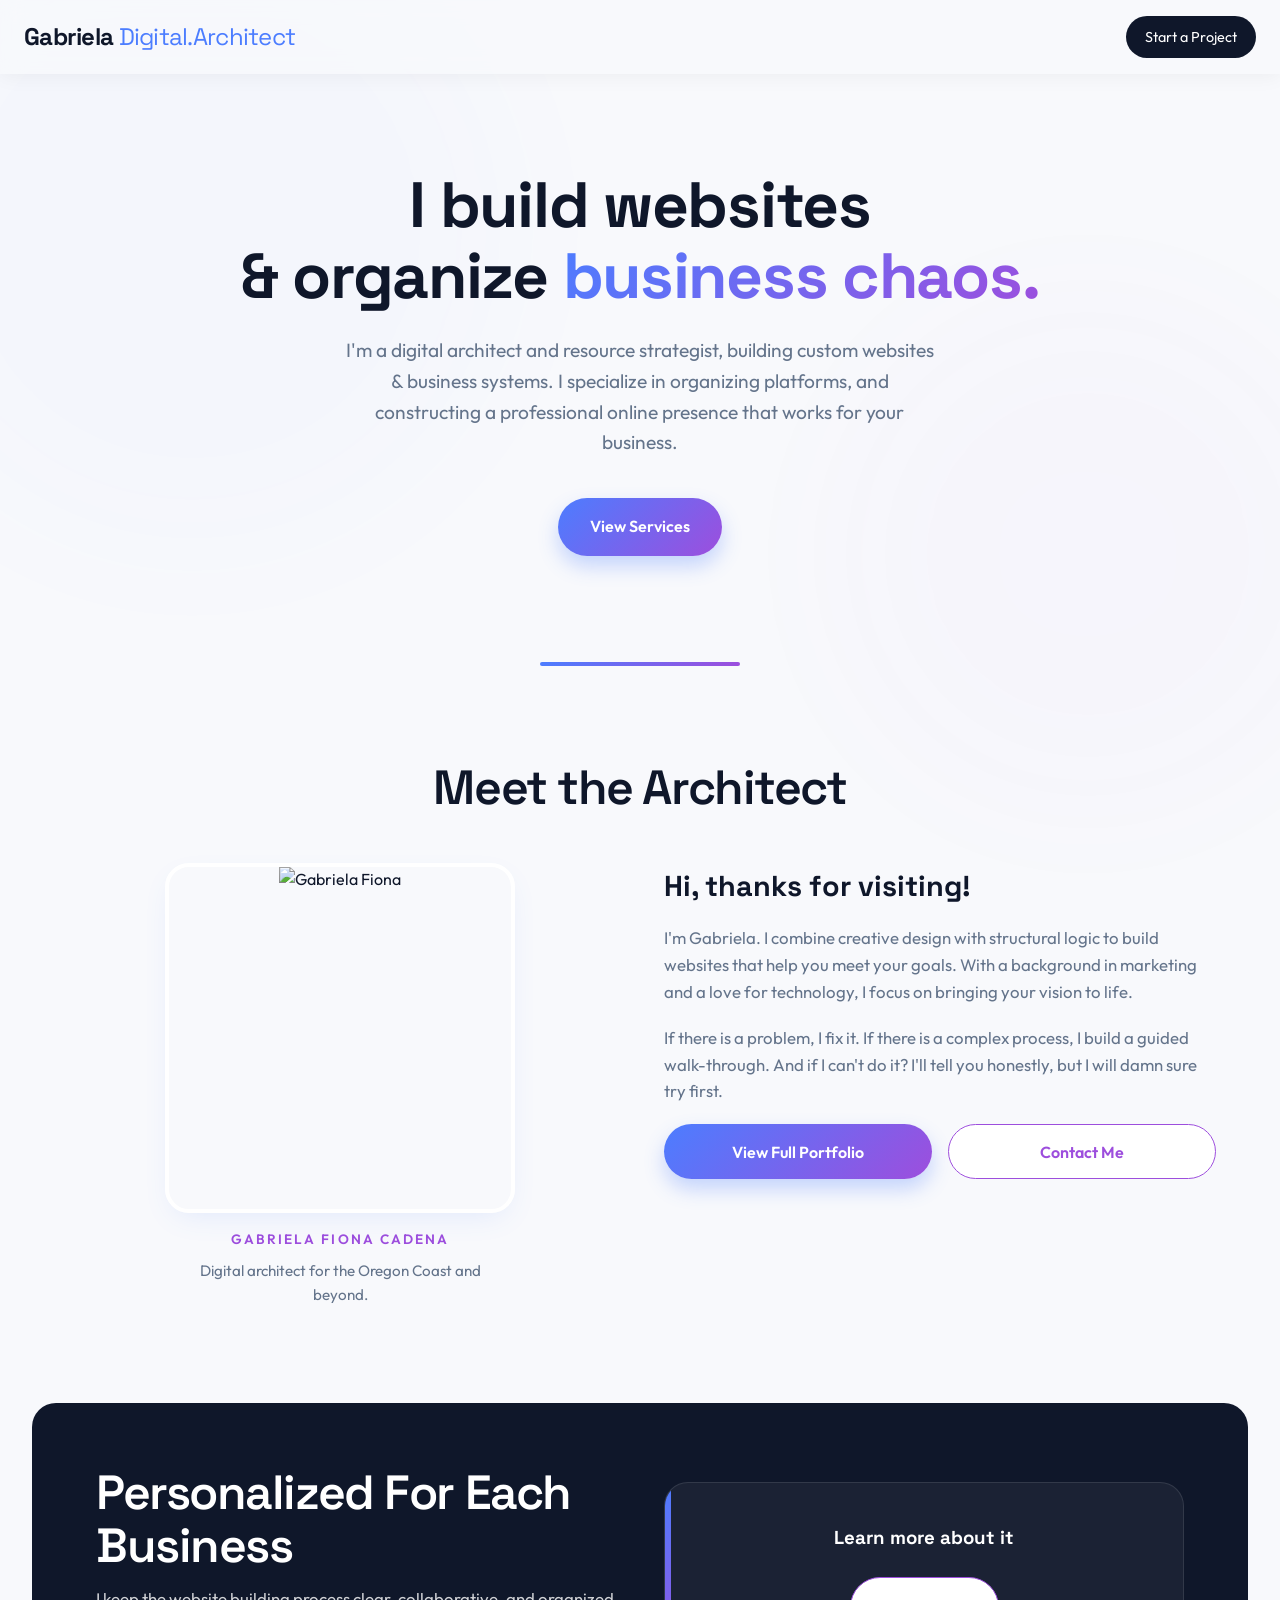
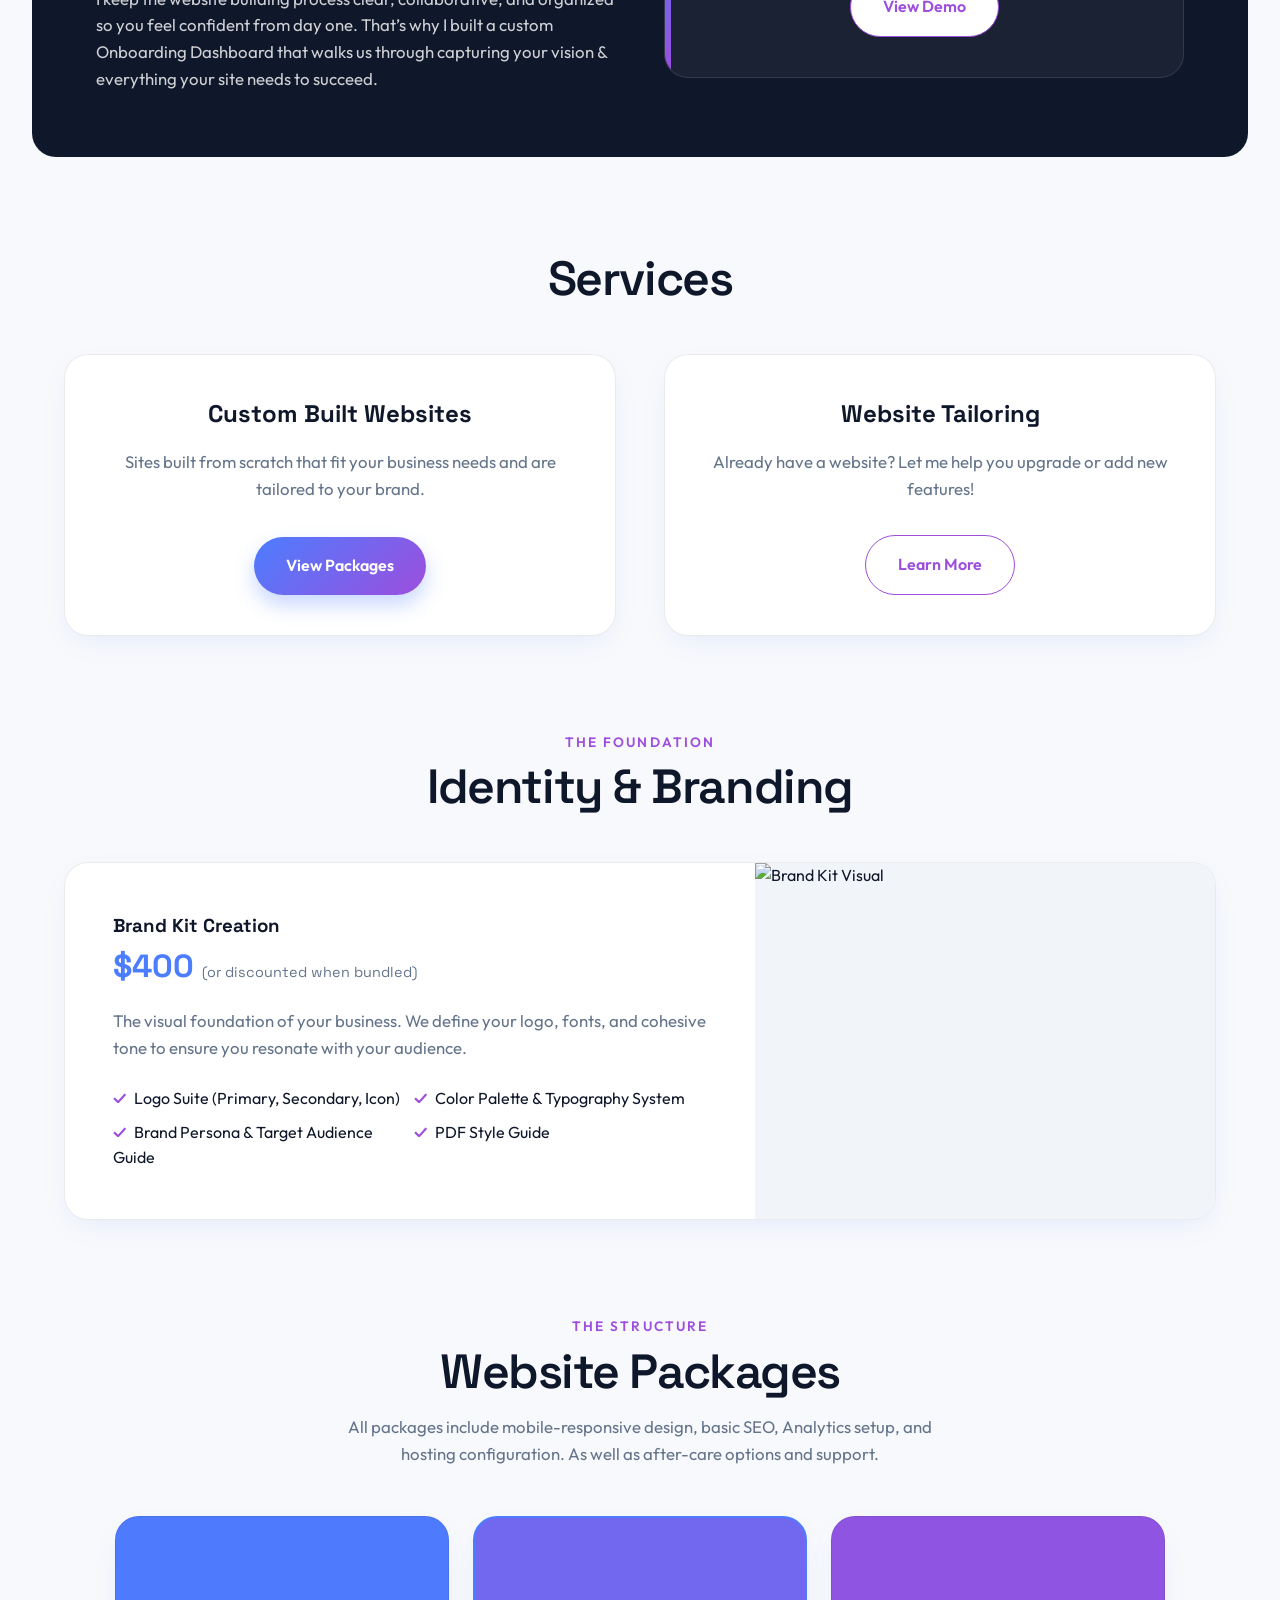
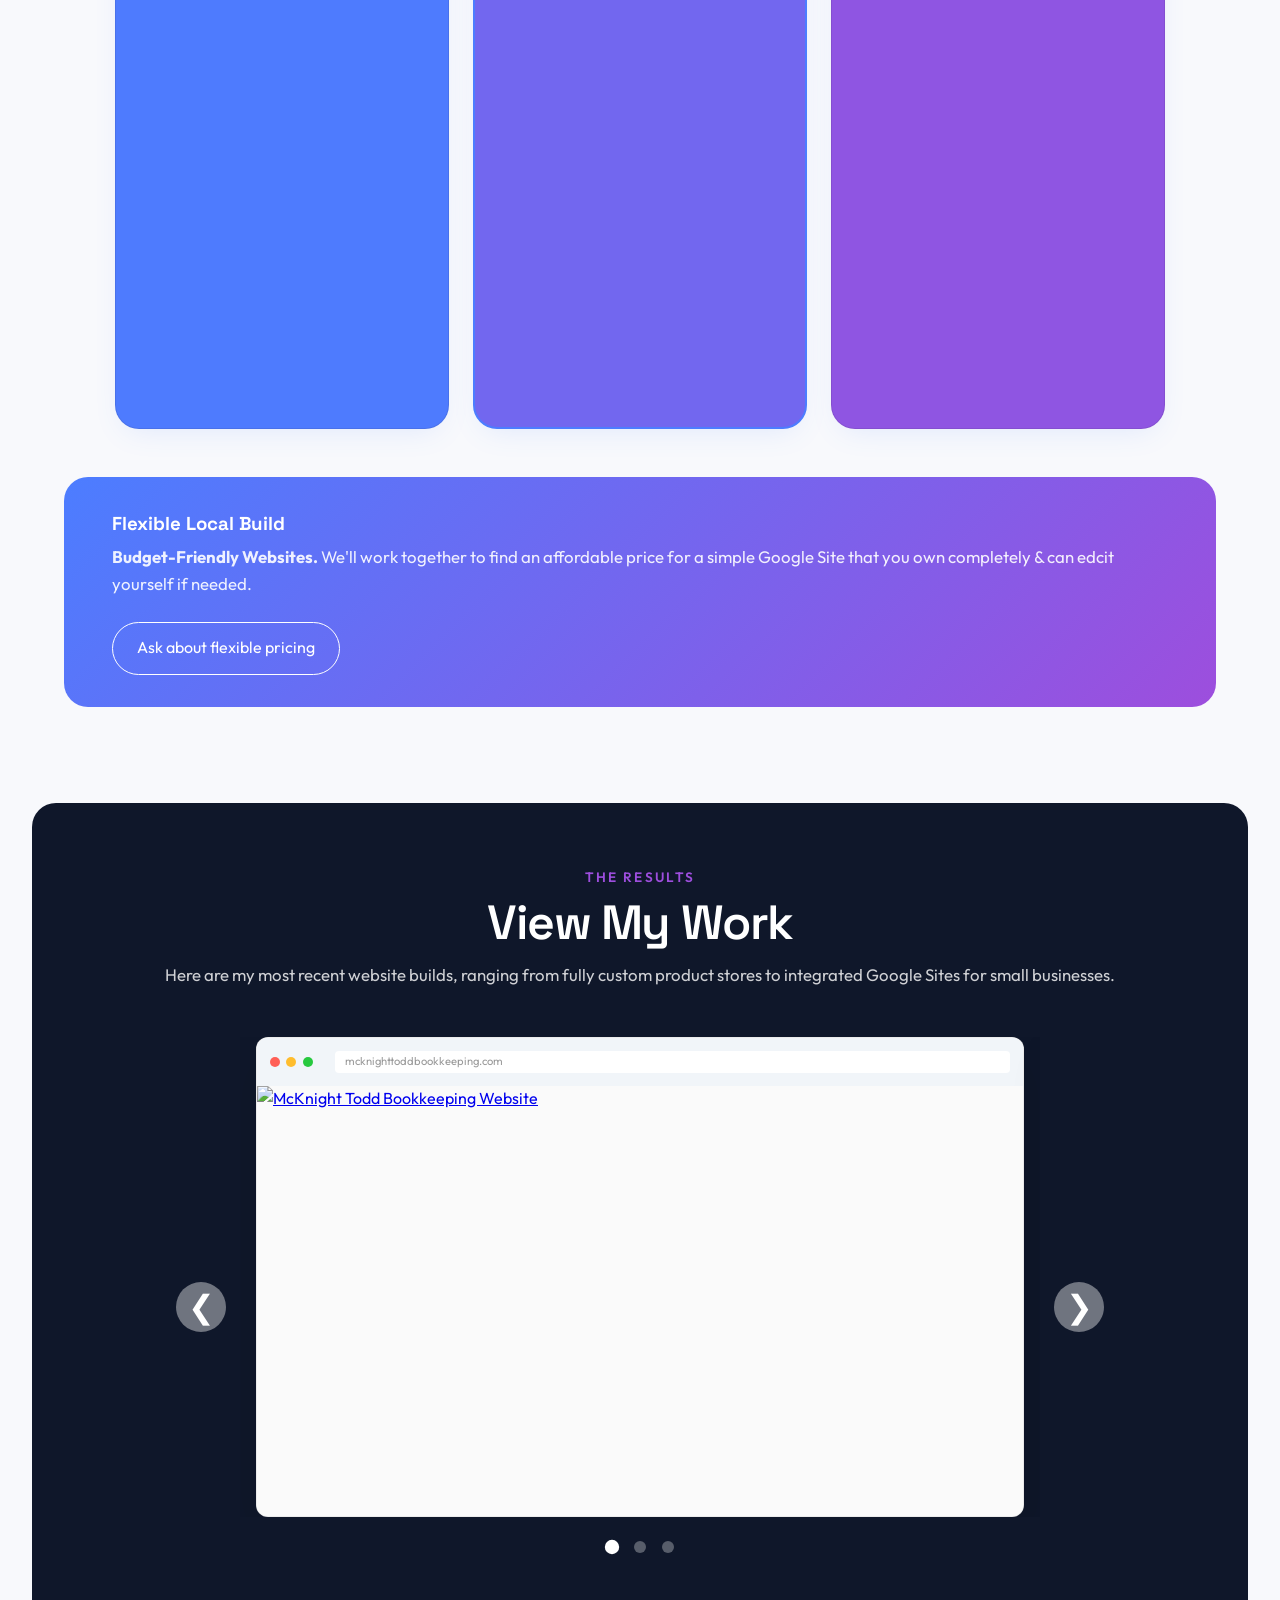
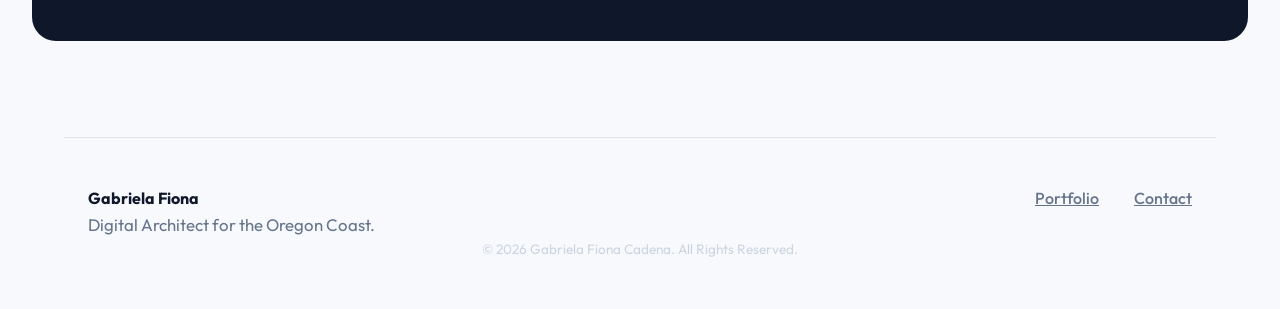
==== commit 39c513b0: "Update index.html" ====
--- a/index.html
+++ b/index.html
@@ -260,7 +260,7 @@
     <div class="process-inner">
       <span class="eyebrow">The Results</span>
       <h2>View My Work</h2>
-      <p>Here my most recent website builds, ranging from fully custom product stores to integrated Google Sites for small businesses.</p>
+      <p>Here are my most recent website builds, ranging from fully custom product stores to integrated Google Sites for small businesses.</p>
       
       <div class="carousel">
         <button class="carousel-btn btn-prev">&#10094;</button>
--- a/assets/CSS/style.css
+++ b/assets/CSS/style.css
@@ -233,6 +233,11 @@
   border: 1px solid rgba(255, 255, 255, 0.1);
   position: relative;
   overflow: hidden;
+  display: flex;
+  flex-direction: column;
+  align-items: center;
+  justify-content: center;
+  text-align: center;
 }
 .stat-card h3 { color: white; }
 .stat-card p { color: rgba(255, 255, 255, 0.7); }
@@ -243,7 +248,7 @@
   top: 0; left: 0; width: 6px; height: 100%;
   background: var(--gradient-fantasy);
 }
-.center-cta { margin-top: 2rem; }
+.center-cta { margin-top: 1.5rem; }
 
 /* VISUAL DIVIDER */
 .section-divider {
@@ -326,12 +331,11 @@
 /* PILL BUTTONS CONTAINER */
 .pill-container {
   display: flex;
-  gap: 0.5rem;
-  margin-top: 2rem;
-  flex-wrap: wrap;
-}
-.pill-container.center {
-  justify-content: center;
+  flex-direction: column; 
+  align-items: center;    
+  gap: 12px;              
+  width: 100%;
+  margin: 20px 0;         
 }
 .pill-link {
   font-size: 0.8rem;
@@ -349,7 +353,7 @@
   background: white;
 }
 
-/* PRICING GRID */
+/* PRICING GRID (Base styling before scoping) */
 .pricing-grid {
   display: grid;
   grid-template-columns: repeat(auto-fit, minmax(300px, 1fr));
@@ -374,6 +378,9 @@
   text-align: center;
   position: relative; 
   overflow: hidden;
+  will-change: transform; 
+  content-visibility: auto; 
+  contain-intrinsic-size: 1px 500px; 
 }
 .price-card:hover { transform: translateY(-5px); border-color: var(--accent-blue); }
 
@@ -622,752 +629,6 @@
   transition: 0.2s;
 }
 
-.about-actions { display: flex; gap: 1rem; justify-content: center; flex-wrap: wrap; }
-
-/* FOOTER */
-.main-footer { margin-top: 6rem; padding: 3rem 0; border-top: 1px solid var(--border-light); }
-.footer-content { display: flex; justify-content: space-between; margin-bottom: 2rem; max-width: 1200px; margin: 0 auto; padding: 0 1.5rem; }
-.footer-links a { margin-left: 2rem; color: var(--text-muted); font-weight: 500; transition: 0.2s; }
-.footer-links a:hover { color: var(--accent-blue); }
-.footer-bottom { text-align: center; font-size: 0.85rem; color: #cbd5e1; }
-
-.reveal { opacity: 0; transform: translateY(30px); transition: all 0.8s ease; }
-.reveal.active { opacity: 1; transform: translateY(0); }
-
-/* PERFORMANCE UPDATES PRESERVED */
-.price-card {
-  will-change: transform; 
-  content-visibility: auto; 
-  contain-intrinsic-size: 1px 500px; 
-}
-
-
-/* ABOUT SECTION REDESIGN */
-.about-section .section-header {
-  margin-bottom: 3rem;
-  text-align: center;
-}
-
-.about-column-left {
-  text-align: center;
-}
-
-.about-mini-bio {
-  margin-top: 1rem;
-}
-
-.about-mini-bio p {
-  font-size: 0.95rem;
-  max-width: 320px;
-  margin: 0 auto;
-}
-
-.about-section .about-text-content {
-  text-align: left;
-  align-items: flex-start;
-  margin: 0;
-}
-
-.about-section .about-text-content h3 {
-  font-size: 1.8rem;
-  margin-bottom: 1rem;
-}
-
-.about-section .about-text-content p {
-  text-align: left;
-  margin-bottom: 1.2rem;
-}
-
-.about-section .dropdown-form-container {
-  margin: 2rem 0 0 0; /* Align to the left of the right column */
-  max-width: 100%;
-}
-
-/* Ensure the profile container stays sized correctly in the grid */
-.about-section .profile-img-container {
-  margin-bottom: 1rem;
-}
-
-@media (max-width: 800px) {
-  .about-section .about-text-content {
-    text-align: center;
-    align-items: center;
-  }
-  .about-section .about-text-content p {
-    text-align: center;
-  }
-  .about-section .about-actions {
-    justify-content: center !important;
-  }
-}
-
-/* Tighten heading spacing */
-h2 {
-  line-height: 1.1;       /* Brings the lines closer together vertically */
-  letter-spacing: -0.03em; /* Pulls the letters slightly closer together horizontally */
-}
-
-/* Specifically target the Philosophy section if you only want it there */
-.section.philosophy h2 {
-  margin-bottom: 0.8rem; /* Reduces the gap between the title and the paragraph below it */
-}
-
-.pill-container {
-  display: flex;
-  flex-direction: column; /* Stacks them vertically */
-  align-items: center;    /* This does the centering */
-  gap: 12px;              /* Adjust this for the space between buttons */
-  width: 100%;
-  margin: 20px 0;         /* Adds space above and below the group */
-}
-
-/* Centers content in the Onboarding Hub Preview section */
-.stat-card {
-  display: flex;
-  flex-direction: column;
-  align-items: center;
-  justify-content: center;
-  text-align: center;
-}
-
-.stat-card .center-cta {
-  margin-top: 1.5rem;
-}
-
-
-
-:root {
-  /* LIGHT MODE PALETTE */
-  --bg-page: #F8F9FC;     /* Very light cool gray/white */
-  --bg-card: #FFFFFF;
-  --text-main: #0F172A;   /* Dark Slate for high contrast reading */
-  --text-muted: #64748B;
-  
-  /* FANTASY ACCENTS */
-  --accent-blue: #4C7DFF;
-  --accent-purple: #9D4EDD;
-  --gradient-fantasy: linear-gradient(135deg, #4C7DFF 0%, #9D4EDD 100%);
-  --gradient-subtle: linear-gradient(135deg, rgba(76, 125, 255, 0.1) 0%, rgba(157, 78, 221, 0.1) 100%);
-  
-  /* BORDERS & SHADOWS */
-  --border-light: rgba(0, 0, 0, 0.08);
-  --shadow-card: 0 10px 30px -10px rgba(76, 125, 255, 0.15);
-  --shadow-glow: 0 0 20px rgba(157, 78, 221, 0.2);
-  
-  --radius-lg: 24px;
-  --radius-md: 16px;
-}
-
-* { box-sizing: border-box; margin: 0; padding: 0; }
-
-html { scroll-behavior: smooth; }
-
-body {
-  background-color: var(--bg-page);
-  color: var(--text-main);
-  font-family: 'Outfit', sans-serif; /* Clean body font */
-  line-height: 1.6;
-  overflow-x: hidden;
-}
-
-/* TYPOGRAPHY */
-h1, h2, h3, .logo, .pill-tag {
-  font-family: 'Space Grotesk', sans-serif; /* The "Architect" font */
-}
-
-h1 {
-  font-size: clamp(2.5rem, 5vw, 4rem);
-  line-height: 1.1;
-  font-weight: 700;
-  letter-spacing: -0.02em;
-  margin-bottom: 1.5rem;
-}
-
-h2 {
-  font-size: clamp(2rem, 4vw, 3rem);
-  font-weight: 600;
-  margin-bottom: 1rem;
-}
-
-p { font-size: 1.05rem; color: var(--text-muted); }
-
-.gradient-text {
-  background: var(--gradient-fantasy);
-  -webkit-background-clip: text;
-  background-clip: text;
-  color: transparent;
-}
-
-/* BACKGROUND ORBS */
-.bg-orb {
-  position: fixed;
-  border-radius: 50%;
-  filter: blur(80px);
-  z-index: -1;
-  opacity: 0.15; /* Fixed opacity from original source */
-  animation: float 20s infinite ease-in-out;
-}
-.orb-1 {
-  width: 50vw; height: 50vw;
-  top: -10%; left: -10%;
-  background: rgba(76, 125, 255, 0.15);
-}
-.orb-2 {
-  width: 40vw; height: 40vw;
-  bottom: 10%; right: -5%;
-  background: rgba(157, 78, 221, 0.15);
-  animation-delay: -5s;
-}
-
-@keyframes float {
-  0%, 100% { transform: translate(0, 0); }
-  50% { transform: translate(30px, 50px); }
-}
-
-/* LAYOUT */
-.page-wrapper {
-  max-width: 1200px;
-  margin: 0 auto;
-  padding: 0 1.5rem;
-}
-
-.section { margin: 6rem 0; }
-
-/* NAVIGATION */
-.nav-bar {
-  display: flex;
-  justify-content: space-between;
-  align-items: center; 
-  padding: 1rem 1.5rem; 
-  position: fixed;
-  top: 0;
-  left: 0;
-  width: 100%;
-  z-index: 1000;
-  background: rgba(248, 249, 252, 0.9);
-  backdrop-filter: blur(10px);
-  transition: transform 0.3s ease-in-out;
-  box-shadow: 0 2px 20px rgba(0,0,0,0.05);
-}
-
-.nav-bar.nav-hidden {
-  transform: translateY(-100%);
-}
-
-.logo { font-weight: 700; font-size: 1.5rem; letter-spacing: -0.03em; }
-.logo .highlight { color: var(--accent-blue); font-weight: 400; }
-
-/* MOBILE HEADER FIX */
-@media (max-width: 600px) {
-  .nav-bar {
-    padding: 0.8rem 1rem;
-    gap: 0.5rem;
-  }
-  .logo {
-    font-size: 1.1rem;
-    white-space: nowrap;
-  }
-  .btn-sm {
-    padding: 0.5rem 0.9rem;
-    font-size: 0.8rem;
-    white-space: nowrap;
-    line-height: 1; 
-    display: flex;
-    align-items: center;
-  }
-}
-
-/* HERO */
-.hero {
-  min-height: 70vh;
-  display: flex;
-  align-items: center;
-  justify-content: center;
-  text-align: center;
-  padding: 8rem 0 2rem 0;
-}
-.hero-content { max-width: 800px; }
-.hero-sub { max-width: 600px; margin: 0 auto 2.5rem; font-size: 1.2rem; }
-
-/* BUTTONS */
-.btn-primary {
-  display: inline-block;
-  padding: 1rem 2rem;
-  background: var(--gradient-fantasy);
-  color: white;
-  border-radius: 99px;
-  font-weight: 600;
-  text-decoration: none;
-  box-shadow: 0 10px 20px rgba(76, 125, 255, 0.3);
-  transition: transform 0.2s ease;
-  border: none;
-  cursor: pointer;
-  font-family: inherit;
-  font-size: 1rem;
-}
-.btn-primary:hover { transform: translateY(-2px); box-shadow: 0 15px 25px rgba(76, 125, 255, 0.4); }
-
-.btn-secondary {
-  display: inline-block;
-  padding: 1rem 2rem;
-  background: white;
-  color: var(--accent-purple);
-  border: 1px solid var(--accent-purple);
-  border-radius: 99px;
-  font-weight: 600;
-  text-decoration: none;
-  transition: all 0.2s ease;
-  cursor: pointer;
-}
-.btn-secondary:hover { background: var(--bg-page); }
-
-.btn-sm {
-  padding: 0.6rem 1.2rem;
-  background: var(--text-main);
-  color: white;
-  border-radius: 99px;
-  font-size: 0.9rem;
-  text-decoration: none;
-}
-.btn-outline { padding: 0.8rem 1.5rem; border: 1px solid white; color: white; border-radius: 99px; text-decoration: none; transition: 0.2s; background: transparent; cursor: pointer; }
-.btn-outline:hover { background: white; color: var(--accent-blue); }
-
-.hero-actions { display: flex; gap: 1rem; justify-content: center; align-items: center; flex-wrap: wrap; }
-
-/* PHILOSOPHY */
-.section.philosophy {
-  background-color: var(--text-main);
-  color: white;
-  padding: 4rem;
-  border-radius: var(--radius-lg);
-  margin-left: -2rem; 
-  margin-right: -2rem;
-  width: calc(100% + 4rem);
-}
-
-.section.philosophy h2 { color: white; }
-.section.philosophy p { color: rgba(255, 255, 255, 0.8); }
-
-.grid-2 {
-  display: grid;
-  grid-template-columns: 1fr 1fr;
-  gap: 3rem;
-  align-items: center;
-}
-.grid-2.align-top {
-  align-items: start;
-}
-
-@media(max-width: 800px) { 
-  .grid-2 { grid-template-columns: 1fr; }
-  .section.philosophy { margin-left: 0; margin-right: 0; width: 100%; padding: 3rem 1.5rem; }
-}
-
-.stat-card {
-  background: rgba(255, 255, 255, 0.05);
-  padding: 2.5rem;
-  border-radius: var(--radius-lg);
-  box-shadow: none;
-  border: 1px solid rgba(255, 255, 255, 0.1);
-  position: relative;
-  overflow: hidden;
-  display: flex;
-  flex-direction: column;
-  align-items: center;
-  justify-content: center;
-  text-align: center;
-}
-.stat-card h3 { color: white; }
-.stat-card p { color: rgba(255, 255, 255, 0.7); }
-
-.stat-card::before {
-  content: "";
-  position: absolute;
-  top: 0; left: 0; width: 6px; height: 100%;
-  background: var(--gradient-fantasy);
-}
-.center-cta { margin-top: 1.5rem; }
-
-/* VISUAL DIVIDER */
-.section-divider {
-  width: 100%;
-  height: 4px;
-  background: var(--gradient-fantasy);
-  margin: 2rem auto;
-  border-radius: 99px;
-  opacity: 0.8;
-  max-width: 200px; 
-}
-
-/* SERVICE INTRO CARDS */
-.service-intro-card {
-  background: var(--bg-card);
-  padding: 2.5rem;
-  border-radius: var(--radius-lg);
-  box-shadow: var(--shadow-card);
-  border: 1px solid var(--border-light);
-  display: flex;
-  flex-direction: column;
-  height: 100%;
-  text-align: center;
-}
-
-.service-intro-card h3 { margin-bottom: 1rem; font-size: 1.5rem; }
-.service-intro-card p { margin-bottom: 2rem; flex-grow: 1; }
-
-/* SERVICES MAIN */
-.eyebrow { color: var(--accent-purple); text-transform: uppercase; letter-spacing: 0.15em; font-weight: 600; font-size: 0.85rem; display: block; margin-bottom: 0.5rem; }
-.section-header { text-align: center; margin-bottom: 3rem; max-width: 600px; margin-left: auto; margin-right: auto; }
-
-/* BRAND CARD (Card Wide) */
-.card-wide {
-  background: var(--bg-card);
-  border-radius: var(--radius-lg);
-  box-shadow: var(--shadow-card);
-  border: 1px solid var(--border-light);
-  display: grid;
-  grid-template-columns: 1.5fr 1fr; /* Text left, Image right */
-  overflow: hidden;
-}
-
-.card-content { 
-  padding: 3rem; 
-  display: flex;
-  flex-direction: column;
-  justify-content: center;
-}
-
-.card-image-side {
-  position: relative;
-  min-height: 100%;
-  background: #f1f5f9;
-}
-
-.card-image-side img {
-  width: 100%;
-  height: 100%;
-  object-fit: cover;
-  display: block;
-}
-
-@media(max-width: 768px) { 
-  .card-wide { grid-template-columns: 1fr; } 
-  .card-image-side { height: 250px; order: -1; } 
-}
-
-/* Price specific styling for Brand Card */
-.price { font-size: 2rem; font-family: 'Space Grotesk', sans-serif; font-weight: 700; margin-bottom: 1rem; color: var(--accent-blue); }
-.price .note { font-size: 0.9rem; color: var(--text-muted); font-weight: 400; }
-.check-list { list-style: none; margin-top: 1.5rem; display: grid; grid-template-columns: 1fr 1fr; gap: 0.5rem; }
-.check-list li::before { content: "✓"; color: var(--accent-purple); margin-right: 0.5rem; font-weight: bold; }
-
-/* UPDATE 3: SERVICE VISUAL HEADER BOX (DISPLAY: NONE) */
-.service-header-visual {
-  display: none !important;
-}
-
-/* PILL BUTTONS CONTAINER */
-.pill-container {
-  display: flex;
-  flex-direction: column; 
-  align-items: center;    
-  gap: 12px;              
-  width: 100%;
-  margin: 20px 0;         
-}
-.pill-link {
-  font-size: 0.8rem;
-  text-decoration: none;
-  background: #f0f4ff;
-  color: var(--accent-blue);
-  padding: 0.4rem 1rem;
-  border-radius: 99px;
-  font-weight: 500;
-  border: 1px solid transparent;
-  transition: 0.2s;
-}
-.pill-link:hover {
-  border-color: var(--accent-blue);
-  background: white;
-}
-
-/* PRICING GRID */
-.pricing-grid {
-  display: grid;
-  grid-template-columns: repeat(auto-fit, minmax(300px, 1fr));
-  gap: 2rem;
-  align-items: stretch; /* Make them even height */
-}
-
-/* UPDATE 3: PACKAGE COLORS */
-.price-card.pkg-1 { background-color: #4E7BFE !important; }
-.price-card.pkg-2 { background-color: #7267EF !important; }
-.price-card.pkg-3 { background-color: #8F55E2 !important; }
-
-.price-card {
-  background: var(--bg-card);
-  padding: 2.5rem;
-  border-radius: var(--radius-lg);
-  border: 1px solid var(--border-light);
-  box-shadow: var(--shadow-card);
-  transition: 0.3s;
-  display: flex;
-  flex-direction: column;
-  text-align: center;
-  position: relative; 
-  overflow: hidden;
-  will-change: transform; 
-  content-visibility: auto; 
-  contain-intrinsic-size: 1px 500px; 
-}
-.price-card:hover { transform: translateY(-5px); border-color: var(--accent-blue); }
-
-.price-card.featured {
-  border: 2px solid var(--accent-blue);
-  z-index: 1;
-}
-
-/* New White Box Style for Content within Package Cards */
-.package-text-wrapper {
-  position: relative;
-  z-index: 2;
-  background: white;
-  padding: 1.5rem;
-  border-radius: var(--radius-md);
-  box-shadow: 0 4px 15px rgba(0,0,0,0.05);
-  margin-top: auto; 
-}
-
-.tier-name { 
-  font-family: 'Space Grotesk'; 
-  font-size: 1.4rem; 
-  font-weight: 700; 
-  margin-bottom: 0.5rem;
-  background: white;
-  display: inline-block;
-  padding: 0.5rem 1.5rem;
-  border-radius: 99px;
-  position: relative;
-  z-index: 2;
-  box-shadow: 0 4px 10px rgba(0,0,0,0.1);
-  margin-bottom: 2rem;
-}
-
-.badge {
-  position: absolute; top: 12px; left: 50%; transform: translateX(-50%);
-  background: var(--accent-blue); color: white; padding: 0.25rem 0.8rem;
-  border-radius: 99px; font-size: 0.75rem; text-transform: uppercase; letter-spacing: 0.1em;
-  z-index: 3;
-}
-
-/* PRICING STYLES */
-.tier-price { 
-  font-size: 1.5rem; 
-  font-weight: 700; 
-  color: var(--accent-blue);
-  margin-top: 0.5rem;
-  margin-bottom: 0.5rem; 
-}
-.tier-desc { 
-  font-size: 1.1rem;
-  font-weight: 600;
-  color: var(--text-main);
-  margin-bottom: 0.5rem; 
-  line-height: 1.4;
-}
-
-.price-card hr { border: none; height: 1px; background: var(--border-light); margin: 1rem 0; }
-.feature-list { list-style: none; margin-bottom: 1rem; text-align: left; }
-.feature-list li { padding: 0.4rem 0; border-bottom: 1px dashed var(--border-light); font-size: 0.95rem; }
-.feature-list li:last-child { border-bottom: none; }
-
-/* FLEXIBLE OPTION */
-.flexible-opt { margin-top: -3rem; }
-.flex-box {
-  background: var(--text-main);
-  color: white;
-  padding: 2rem 3rem;
-  border-radius: var(--radius-lg);
-  display: flex;
-  justify-content: space-between;
-  align-items: center;
-  flex-wrap: wrap;
-  gap: 1.5rem;
-  background-image: var(--gradient-fantasy);
-}
-.flex-text h3 { margin-bottom: 0.3rem; }
-.flex-text p { color: rgba(255,255,255,0.9); }
-
-/* CAROUSEL STYLES */
-.process-section { text-align: center; }
-
-.carousel {
-  position: relative;
-  margin-top: 3rem;
-  width: 100%;
-  max-width: 800px;
-  margin-left: auto;
-  margin-right: auto;
-}
-
-.carousel-track-container { overflow: hidden; width: 100%; }
-.carousel-track {
-  display: flex;
-  transition: transform 0.4s ease-in-out;
-  list-style: none;
-  padding: 0;
-  margin: 0;
-}
-.carousel-slide { min-width: 100%; padding: 0 1rem; }
-
-.mockup-window {
-  width: 100%;
-  background: white;
-  border-radius: 12px;
-  box-shadow: 0 20px 50px rgba(0,0,0,0.1);
-  border: 1px solid var(--border-light);
-  overflow: hidden;
-  text-align: left;
-}
-.mockup-header { background: #f1f5f9; padding: 0.8rem; display: flex; gap: 0.4rem; align-items: center; }
-.dot { width: 10px; height: 10px; border-radius: 50%; display: block; }
-.red { background: #ff5f56; } .yellow { background: #ffbd2e; } .green { background: #27c93f; }
-.url-bar { margin-left: 1rem; background: white; padding: 2px 10px; border-radius: 4px; font-size: 0.7rem; color: #999; flex-grow: 1; text-align: left; overflow: hidden; white-space: nowrap; text-overflow: ellipsis; }
-
-.mockup-body { padding: 2rem; background: #fafafa; aspect-ratio: 16/9; display: flex; flex-direction: column; gap: 1rem; position: relative; }
-.mockup-body.no-padding { padding: 0; }
-
-.mockup-body a {
-  display: block;
-  height: 100%;
-  width: 100%;
-}
-
-.site-preview-img {
-  width: 100%;
-  height: 100%;
-  object-fit: cover;
-  object-position: top;
-  display: block;
-}
-
-/* CAROUSEL BUTTONS */
-.carousel-btn {
-  position: absolute;
-  top: 50%;
-  transform: translateY(-50%);
-  background: rgba(255, 255, 255, 0.4);
-  border: none;
-  color: white;
-  font-size: 2rem;
-  width: 50px;
-  height: 50px;
-  padding: 0;
-  display: flex;
-  align-items: center;
-  justify-content: center;
-  cursor: pointer;
-  z-index: 10;
-  border-radius: 50%;
-  transition: 0.3s;
-}
-.carousel-btn:hover { background: rgba(255, 255, 255, 0.6); }
-.btn-prev { left: -4rem; }
-.btn-next { right: -4rem; }
-
-@media(max-width: 600px) { 
-  .carousel-btn { 
-    display: flex; 
-    width: 35px;
-    height: 35px;
-    font-size: 1.2rem;
-    background: rgba(0,0,0,0.3); 
-  }
-  .btn-prev { left: 0; }
-  .btn-next { right: 0; }
-  .carousel-slide { padding: 0 0.2rem; }
-}
-
-.carousel-nav { display: flex; justify-content: center; padding: 1.5rem 0; gap: 1rem; }
-.carousel-indicator {
-  border: none;
-  border-radius: 50%;
-  width: 12px;
-  height: 12px;
-  background: rgba(255, 255, 255, 0.3);
-  cursor: pointer;
-}
-.carousel-indicator.current-slide { background: white; transform: scale(1.2); }
-
-/* UPDATE 1: ARCHITECT & CONTACT LAYOUT (CENTERED) */
-.about-section { position: relative; text-align: center; }
-
-.about-text-content {
-  text-align: center; 
-  display: flex;
-  flex-direction: column;
-  align-items: center;
-  margin: 0 auto;
-}
-.about-text-content h2 { margin-bottom: 1rem; }
-.about-text-content p { margin-bottom: 1.5rem; text-align: center; max-width: 600px; }
-
-.profile-img-container {
-  width: 100%;
-  max-width: 350px;
-  aspect-ratio: 1/1;
-  margin: 0 auto 2rem auto; 
-  position: relative;
-  border-radius: var(--radius-lg);
-  overflow: hidden;
-  box-shadow: var(--shadow-card);
-  border: 4px solid white;
-}
-.profile-img { width: 100%; height: 100%; object-fit: cover; }
-
-/* UPDATE 2: DROPDOWN FORM STYLES */
-.dropdown-form-container {
-  display: none; 
-  margin-top: 2rem;
-  padding: 2.5rem;
-  background: var(--bg-card);
-  border-radius: var(--radius-lg);
-  text-align: left;
-  border: 1px solid var(--border-light);
-  box-shadow: var(--shadow-card);
-  width: 100%;
-  max-width: 600px;
-}
-
-.dropdown-form-container.active {
-  display: block;
-  animation: slideDown 0.3s ease-out forwards;
-}
-
-@keyframes slideDown {
-  from { opacity: 0; transform: translateY(-10px); }
-  to { opacity: 1; transform: translateY(0); }
-}
-
-.contact-form {
-  display: grid;
-  gap: 1.2rem;
-}
-
-.form-group { text-align: left; }
-.form-group label { display: block; font-size: 0.9rem; font-weight: 600; margin-bottom: 0.5rem; color: var(--text-main); }
-.form-group input, .form-group textarea, .form-group select {
-  width: 100%;
-  padding: 1rem;
-  border: 1px solid #e2e8f0;
-  border-radius: var(--radius-md);
-  font-family: inherit;
-  font-size: 1rem;
-  background: #f8fafc;
-  transition: 0.2s;
-}
-
-.about-actions { display: flex; gap: 1rem; justify-content: center; flex-wrap: wrap; }
 
 /* FOOTER */
 .main-footer { margin-top: 6rem; padding: 3rem 0; border-top: 1px solid var(--border-light); }
@@ -1401,10 +662,11 @@
 
 
 /* ========================================= */
-/* DESKTOP PACKAGE CONDENSING & PERFECT ALIGNMENT */
+/* DESKTOP PACKAGE CONDENSING & PERFECT ALIGNMENT 
+   (SCOPED ONLY TO #packages-list TO FIX FLEXIBLE SERVICES PAGE) */
 /* ========================================= */
 @media (min-width: 1024px) {
-  .pricing-grid {
+  #packages-list .pricing-grid {
     grid-template-columns: repeat(3, 1fr);
     justify-content: center;
     align-items: stretch; /* Makes all cards match the height of the tallest one */
@@ -1413,7 +675,7 @@
     gap: 1.5rem; /* Consistent horizontal spacing */
   }
 
-  .price-card {
+  #packages-list .price-card {
     padding: 1.5rem;
     max-width: 340px; 
     margin: 0 auto;
@@ -1422,14 +684,14 @@
     flex-direction: column;
   }
   
-  .package-text-wrapper {
+  #packages-list .package-text-wrapper {
     padding: 1.2rem;
     display: flex;
     flex-direction: column;
     flex-grow: 1; /* Forces the inner white box to stretch to full card height */
   }
 
-  .tier-name {
+  #packages-list .tier-name {
     margin-bottom: 1rem;
     font-size: 1.2rem; 
     padding: 0.4rem 1.2rem;
@@ -1438,7 +700,7 @@
     justify-content: center;
   }
 
-  .tier-desc {
+  #packages-list .tier-desc {
     font-size: 0.95rem;
     margin-bottom: 1rem;
     /* This forces all descriptions to share the exact same height, keeping prices aligned perfectly horizontally */
@@ -1447,30 +709,64 @@
     align-items: flex-start;
   }
 
-  .tier-price {
+  #packages-list .tier-price {
     font-size: 1.35rem; 
     margin: 0.2rem 0;
     min-height: 35px; /* Ensures price blocks are uniform height */
   }
 
-  .price-card hr {
+  #packages-list .price-card hr {
     margin: 0.75rem 0;
   }
 
-  .feature-list {
+  #packages-list .feature-list {
     /* Takes up all remaining middle space, pushing the button down */
     flex-grow: 1;
     display: flex;
     flex-direction: column;
   }
 
-  .feature-list li {
+  #packages-list .feature-list li {
     padding: 0.3rem 0;
     font-size: 0.9rem;
   }
 
-  .pill-container {
+  #packages-list .pill-container {
     margin-top: auto !important; /* Locks the button to the absolute bottom edge of the box */
     padding-top: 1rem;
   }
 }
+
+
+/* ---------------------------------------------------- */
+/* ABOUT SECTION BUTTON EQUALIZING                      */
+/* ---------------------------------------------------- */
+.about-actions {
+  display: flex;
+  flex-wrap: wrap; 
+  gap: 1rem;
+  width: 100%; /* Ensures the container gives them equal space on mobile */
+}
+
+.about-actions .btn-primary,
+.about-actions .btn-secondary {
+  flex: 1 1 200px; /* Allows them to grow evenly, but shrink if the screen is super small */
+  width: 100%; /* Forces them to match widths exactly when stacked on mobile */
+  text-align: center;
+  display: inline-flex;
+  justify-content: center;
+  align-items: center;
+  margin: 0; 
+  box-sizing: border-box;
+  
+  /* Forces the link and the button to have the exact same text and height rules */
+  font-family: inherit;
+  font-size: 1rem;
+  line-height: 1.5;
+  padding: 0.8rem 1.5rem;
+  height: 55px;
+  
+  /* NEW: Strips the mobile browser's default hidden button styling */
+  -webkit-appearance: none;
+  appearance: none;
+}
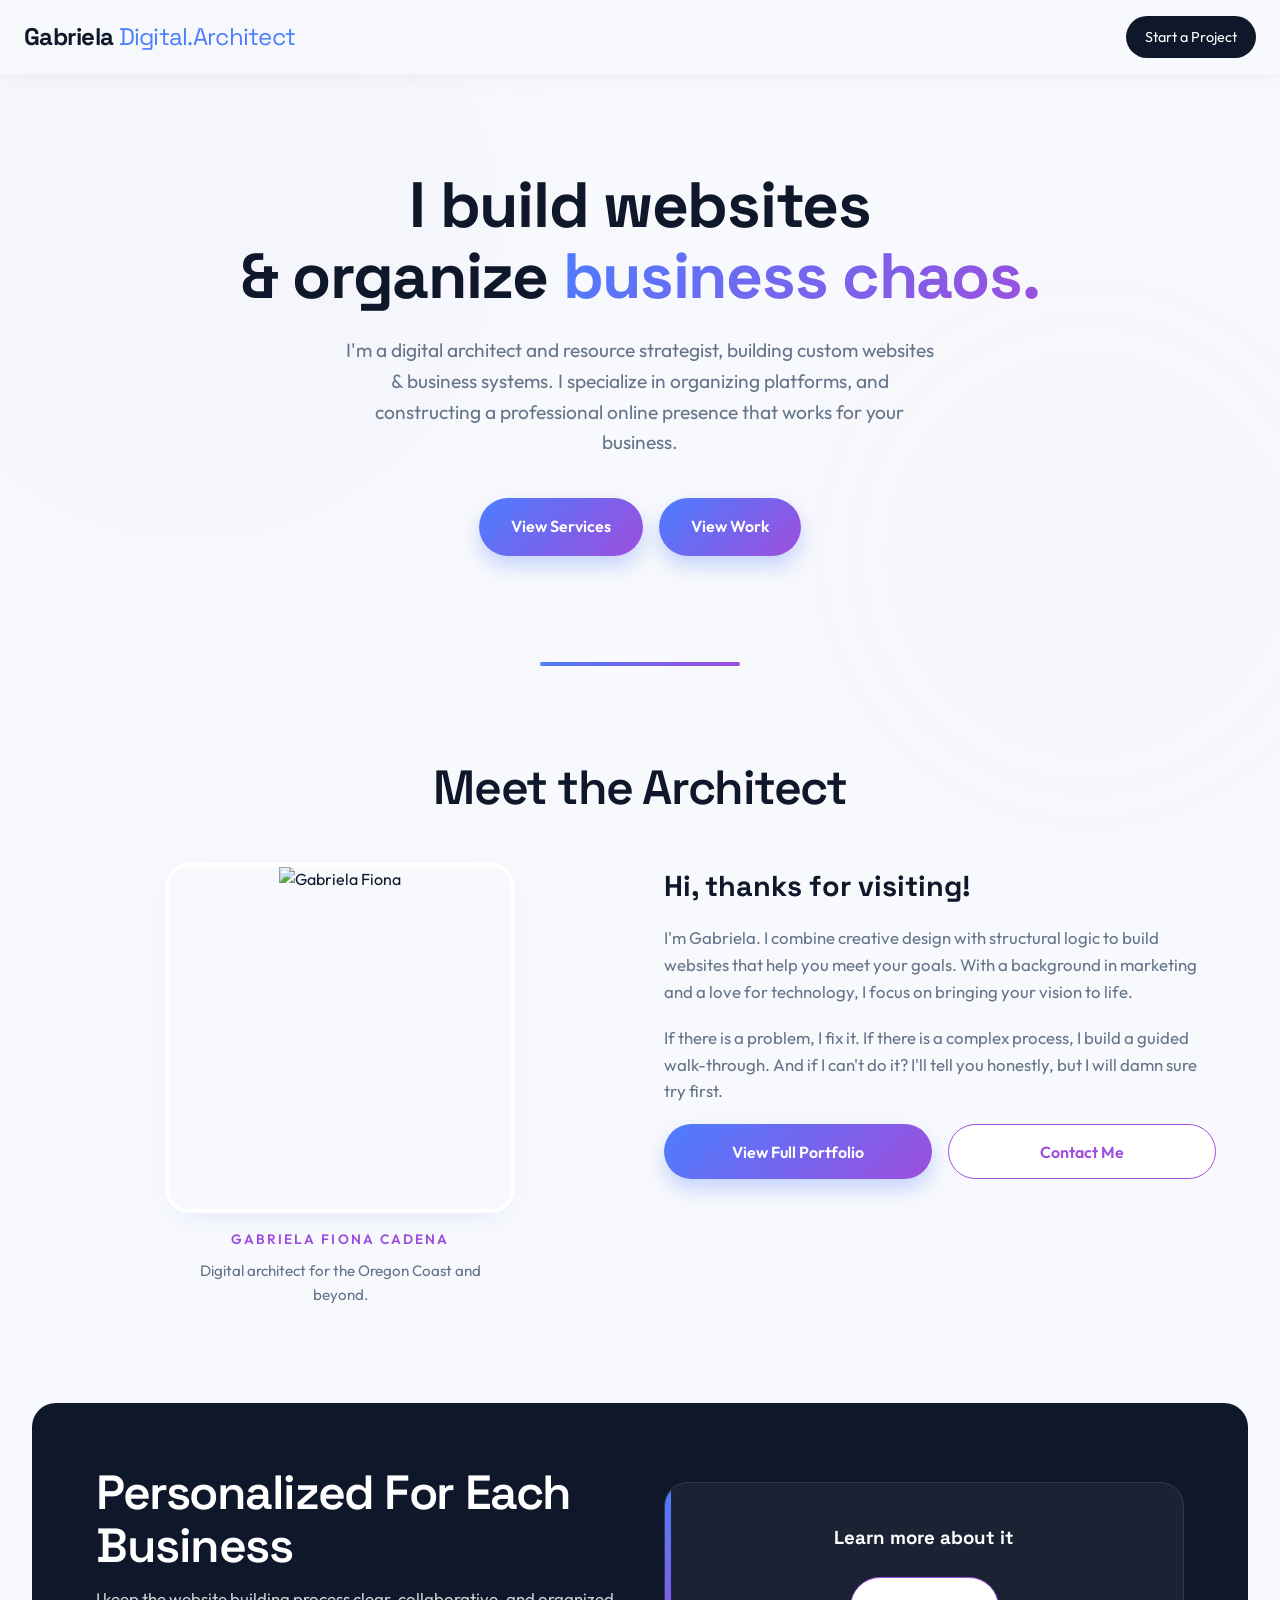
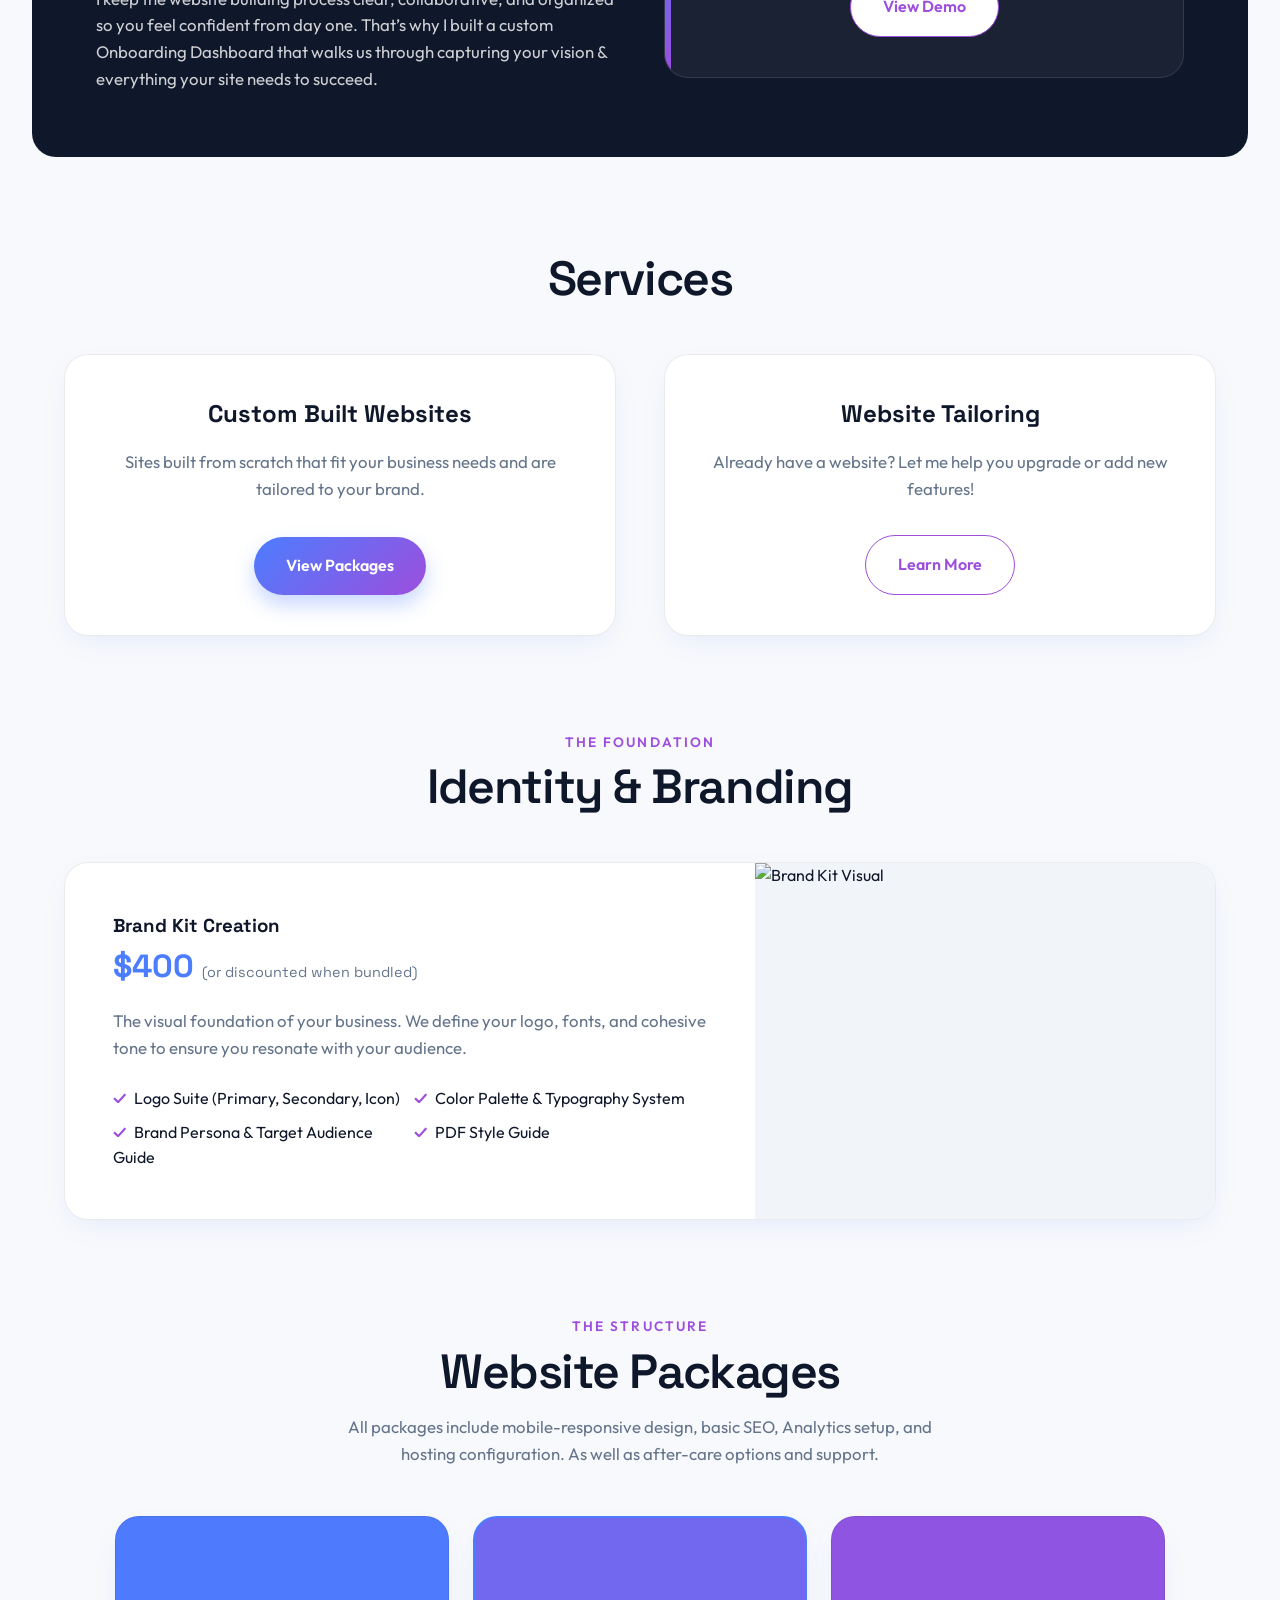
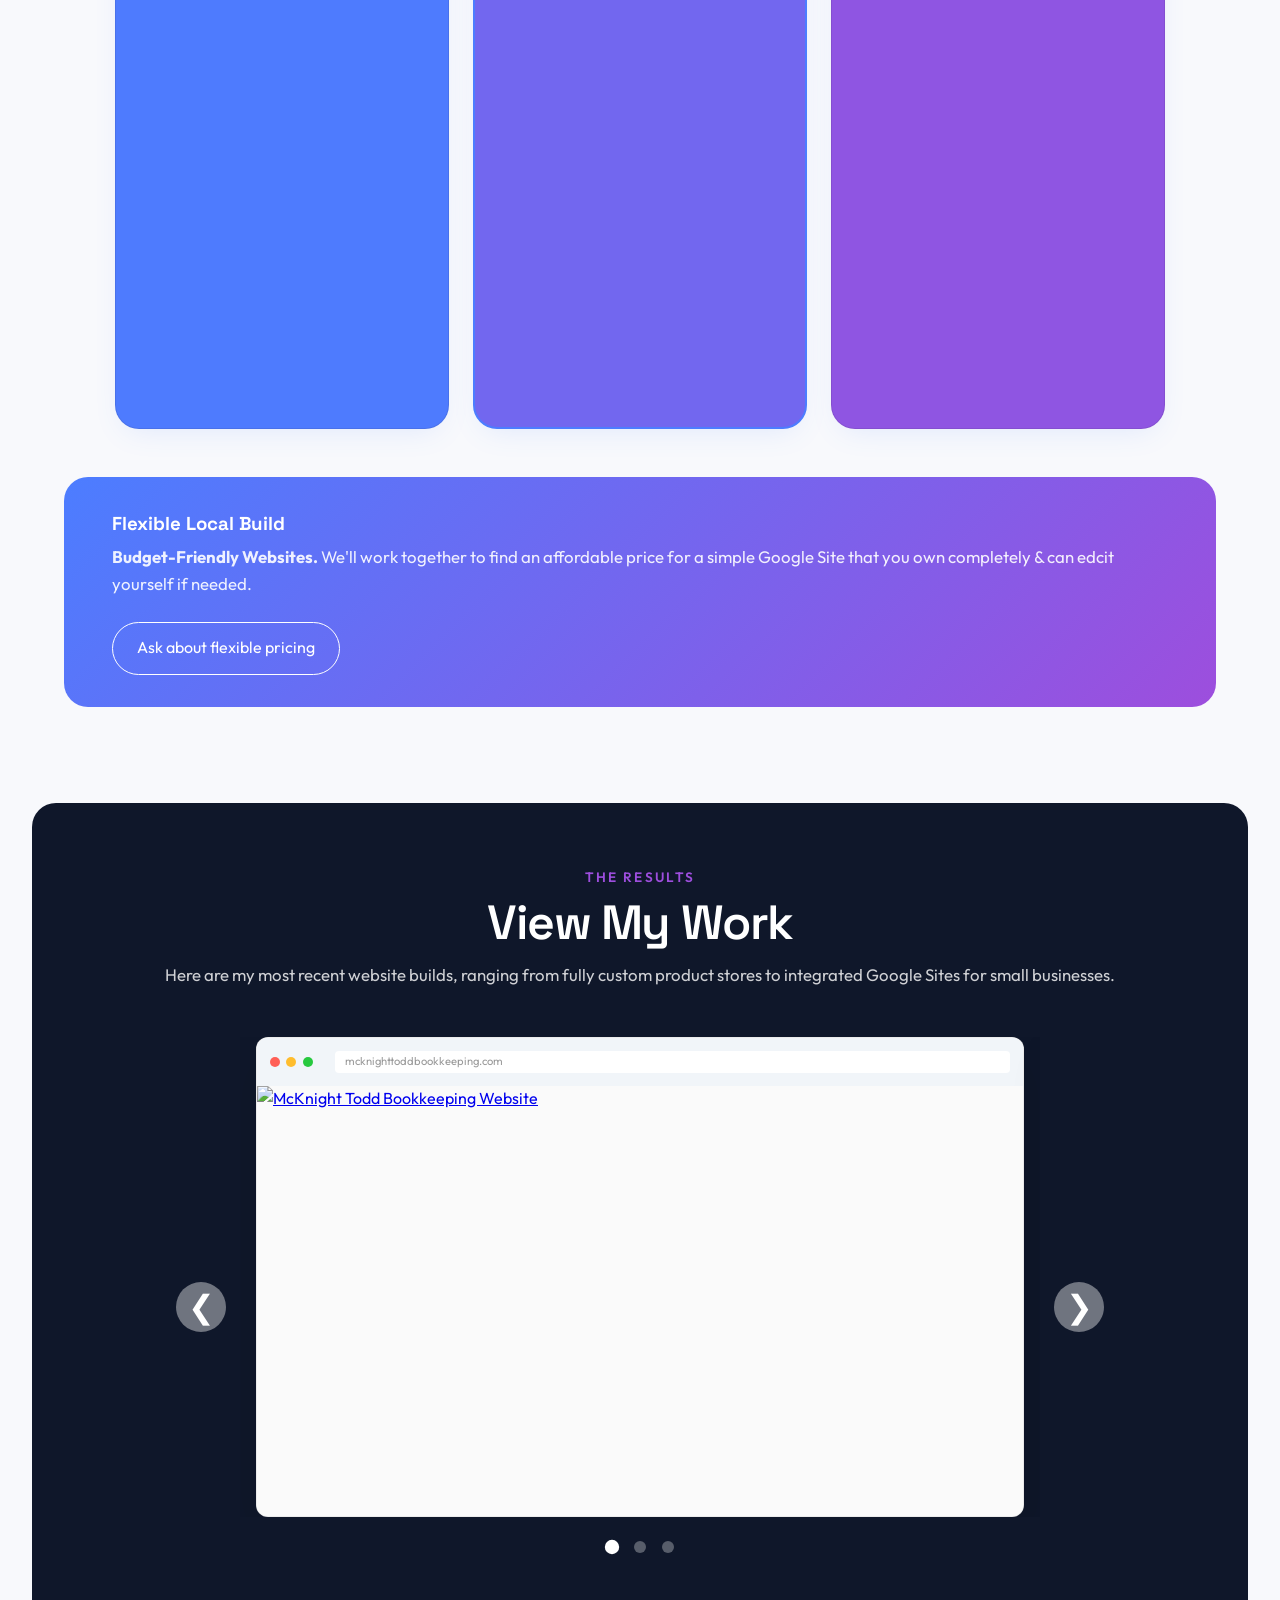
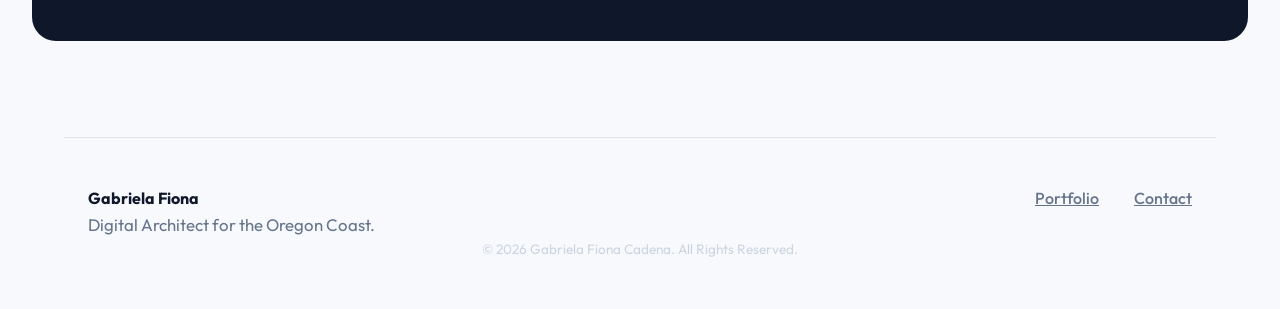
==== commit 33a5bf57: "Update index.html" ====
--- a/index.html
+++ b/index.html
@@ -42,6 +42,7 @@
       
       <div class="hero-actions">
         <a href="#services-intro" class="btn-primary">View Services</a>
+        <a href="#process" class="btn-primary">View Work</a>
       </div>
     </div>
   </header>
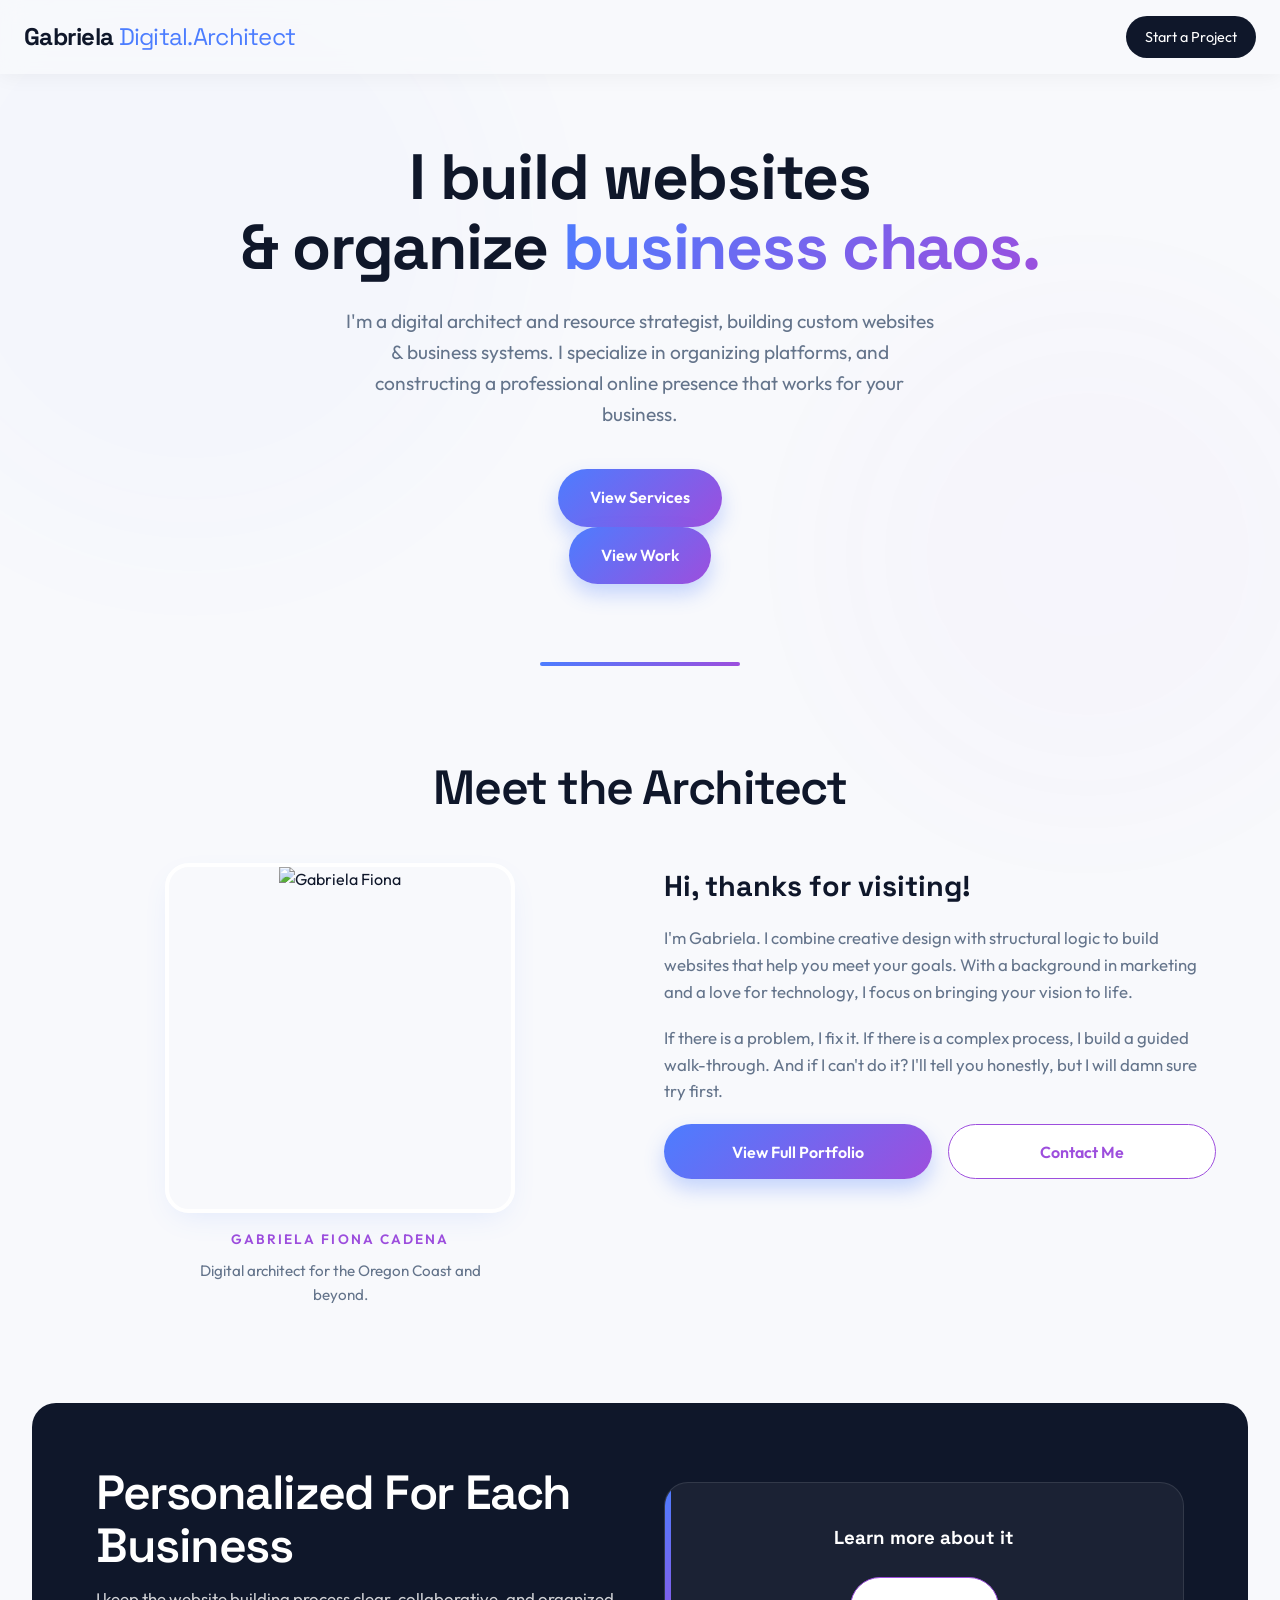
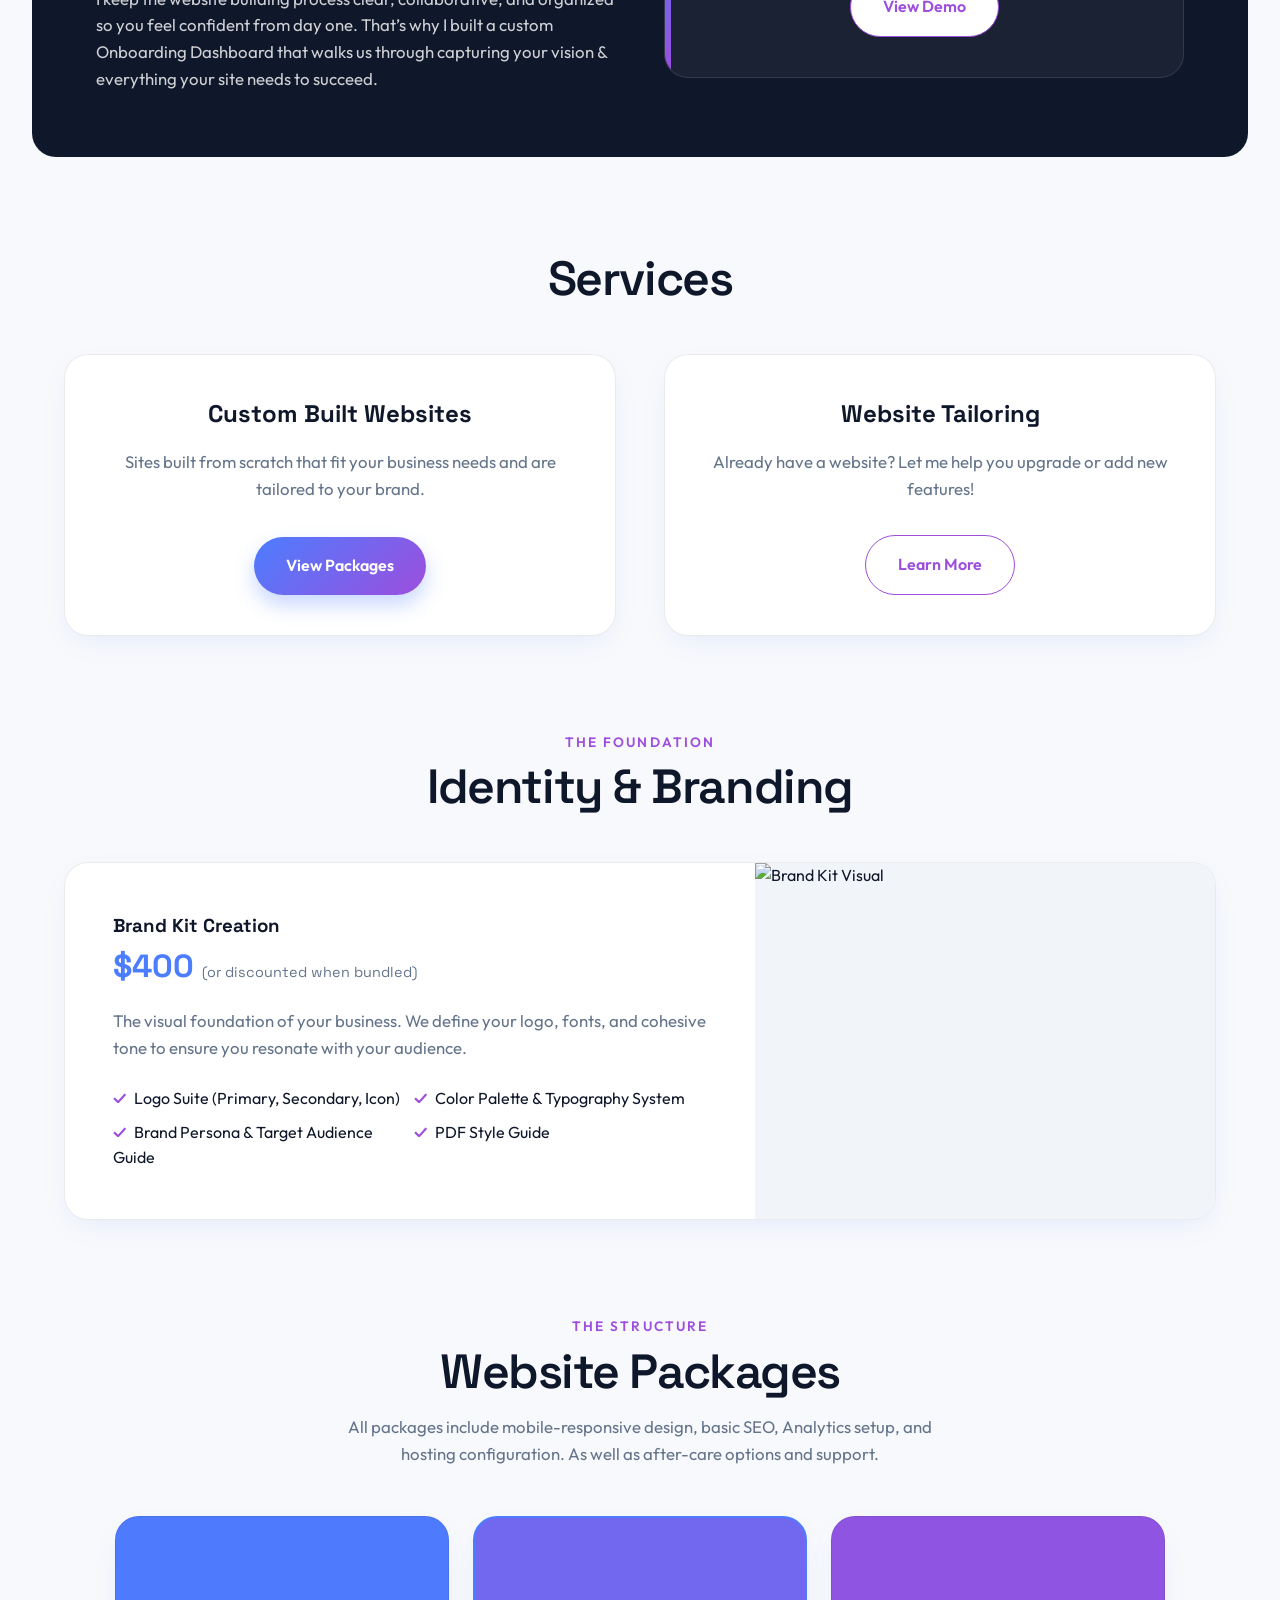
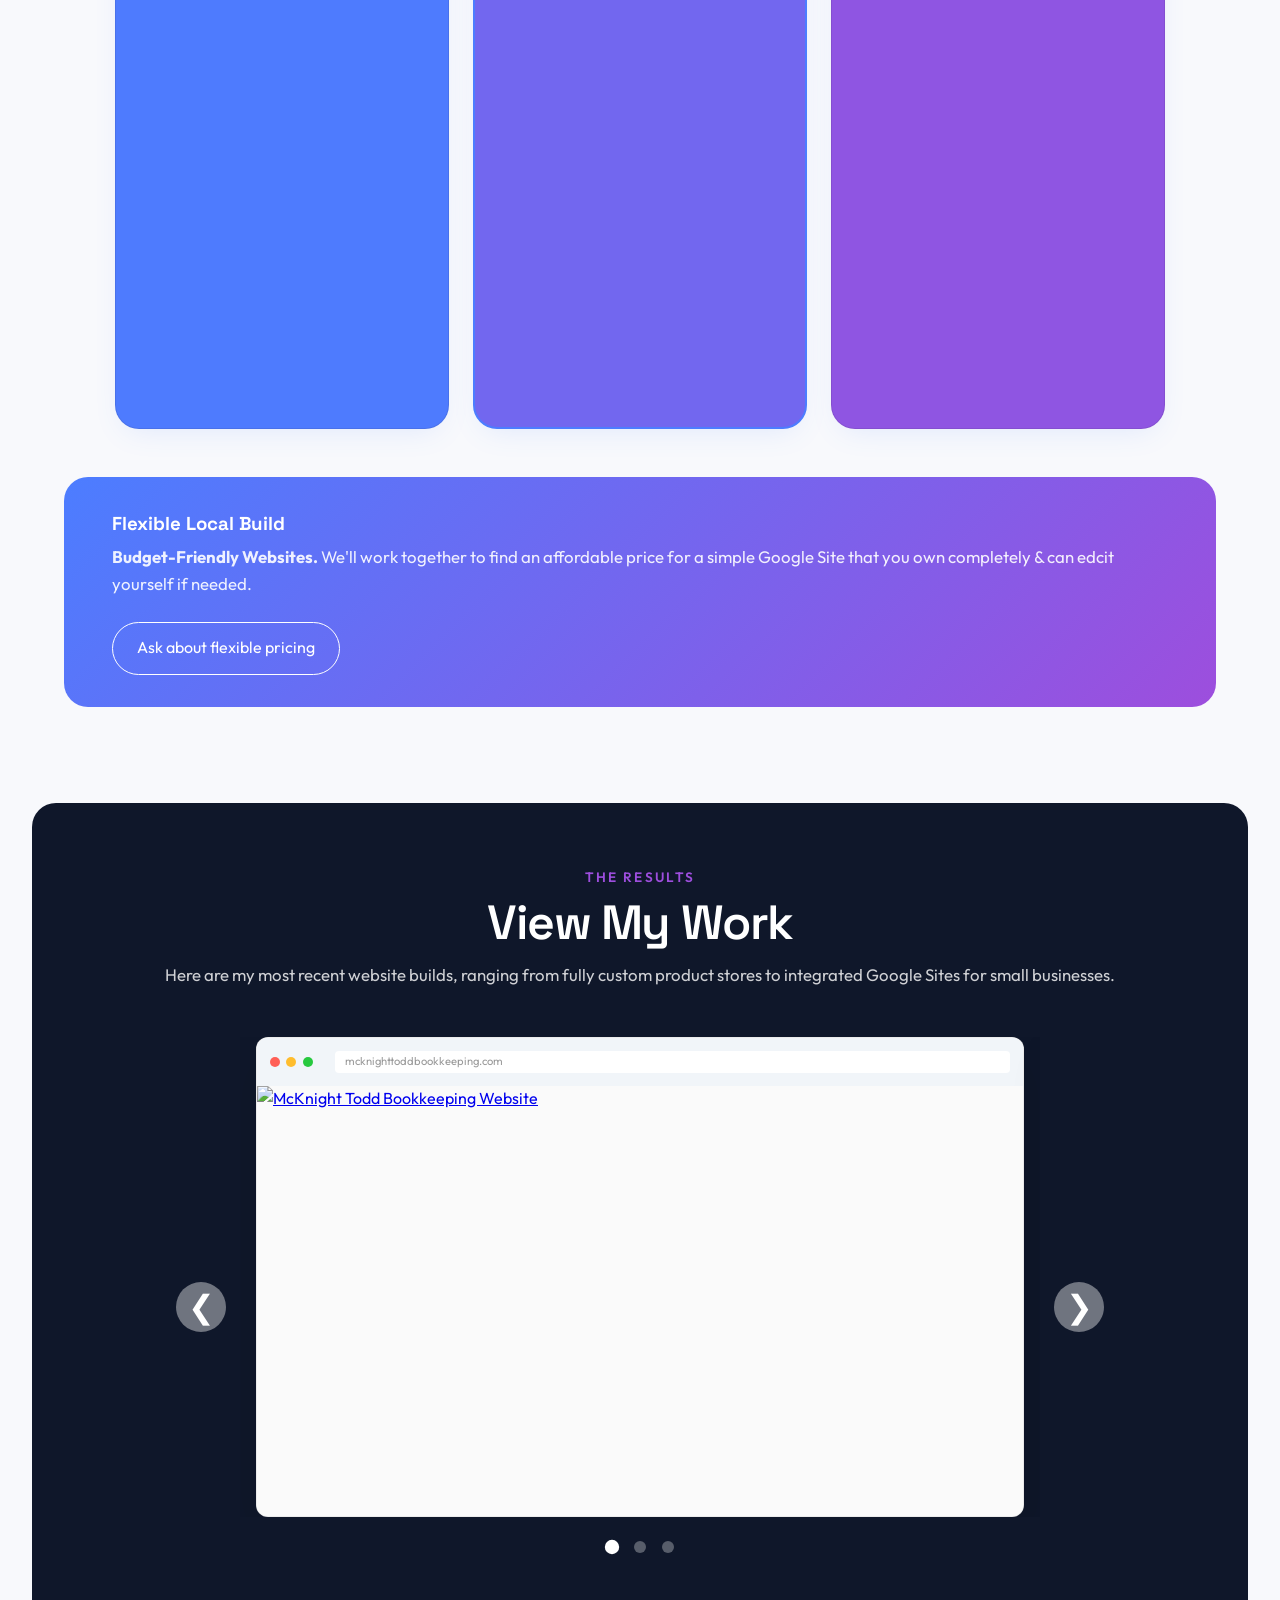
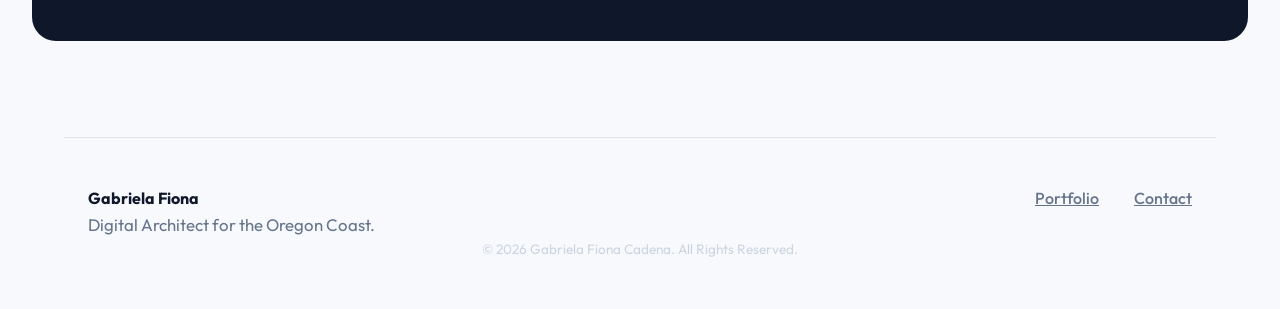
==== commit 6f4c14e0: "Fix HTML structure by adding a new hero action" ====
--- a/index.html
+++ b/index.html
@@ -42,6 +42,8 @@
       
       <div class="hero-actions">
         <a href="#services-intro" class="btn-primary">View Services</a>
+      </div>
+      <div class="hero-actions">
         <a href="#process" class="btn-primary">View Work</a>
       </div>
     </div>
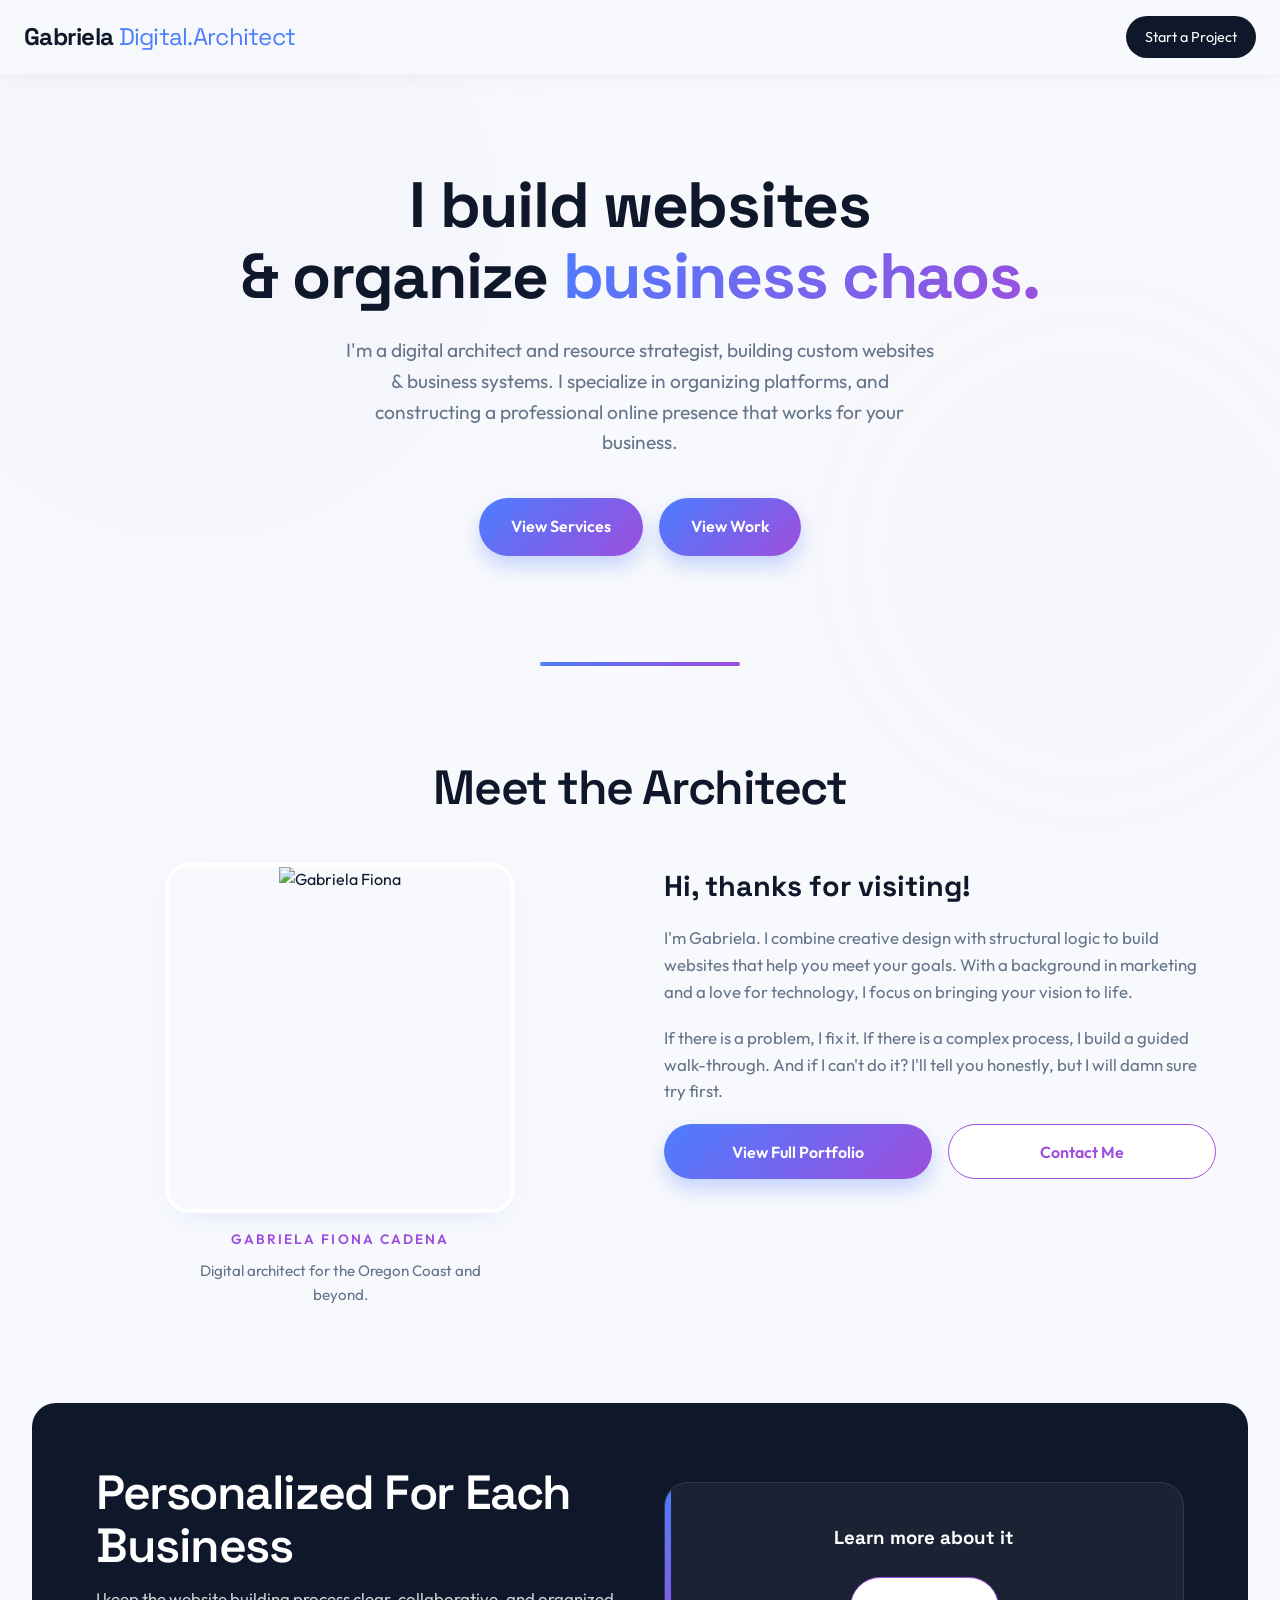
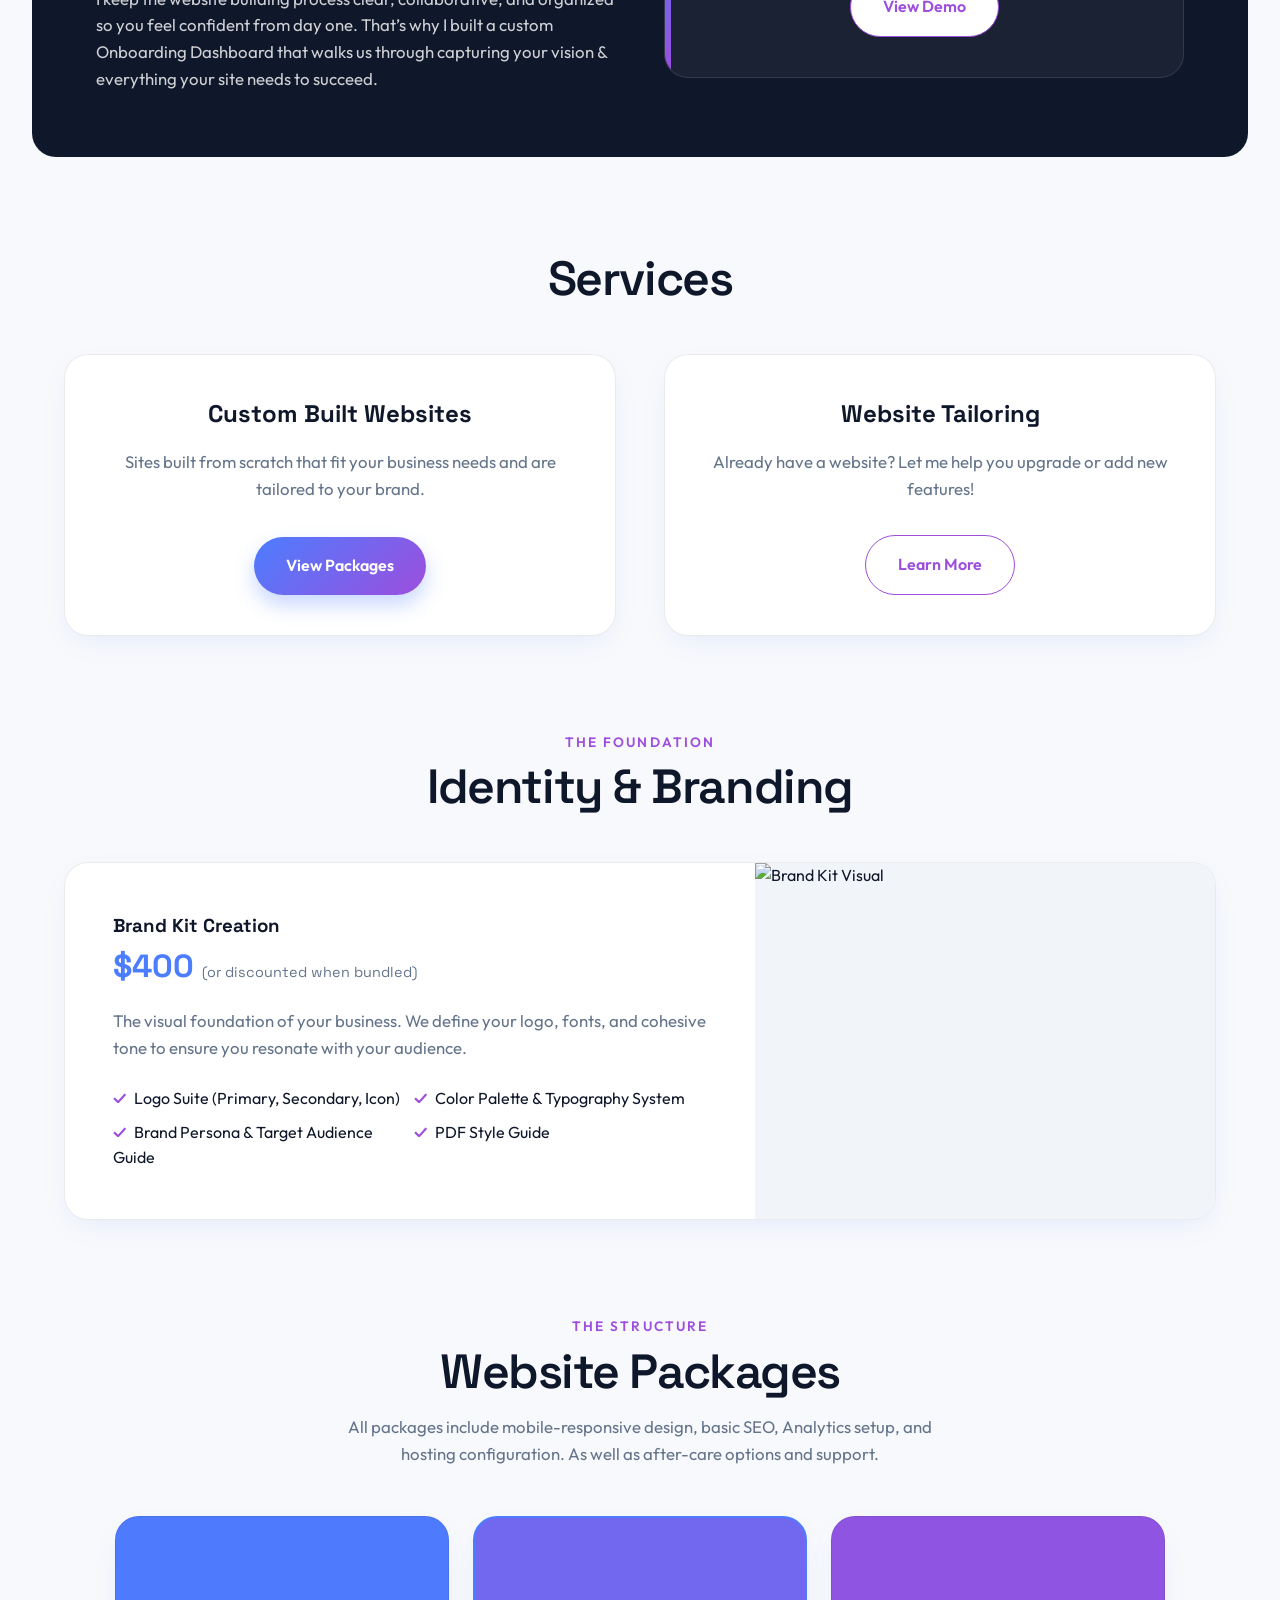
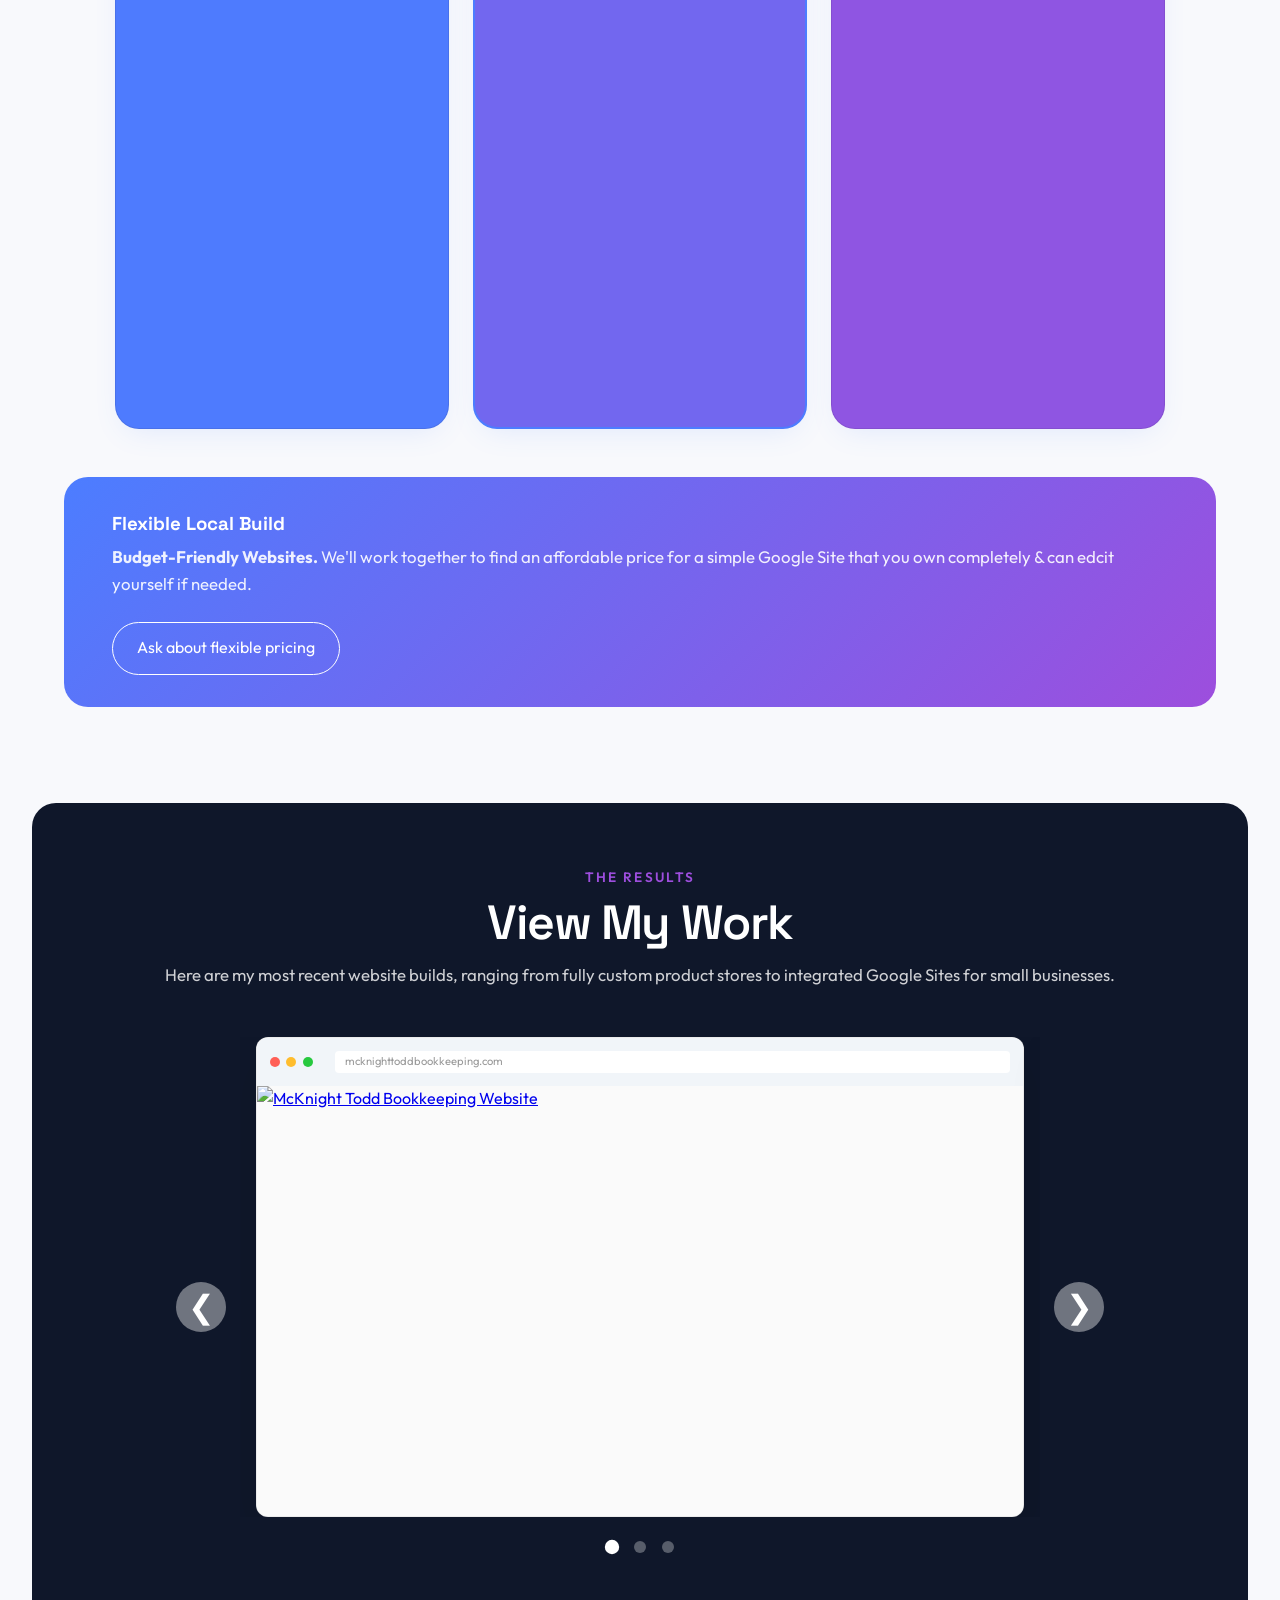
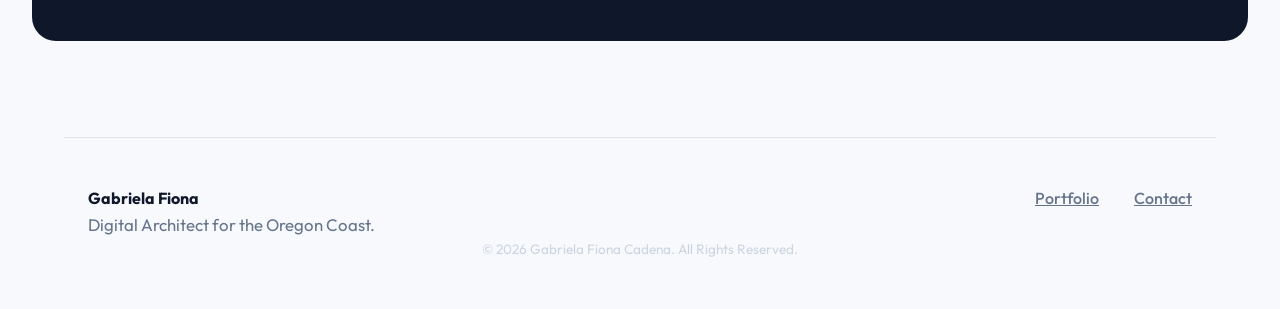
==== commit 8545c066: "Update index.html" ====
--- a/index.html
+++ b/index.html
@@ -40,12 +40,11 @@
         I'm a digital architect and resource strategist, building custom websites & business systems. I specialize in organizing platforms, and constructing a professional online presence that works for your business. 
       </p>
       
-      <div class="hero-actions">
-        <a href="#services-intro" class="btn-primary">View Services</a>
-      </div>
-      <div class="hero-actions">
-        <a href="#process" class="btn-primary">View Work</a>
-      </div>
+     <div class="hero-actions">
+  <a href="#services-intro" class="btn-primary">View Services</a>
+  <a href="#process" class="btn-primary">View Work</a>
+</div>
+      
     </div>
   </header>
   
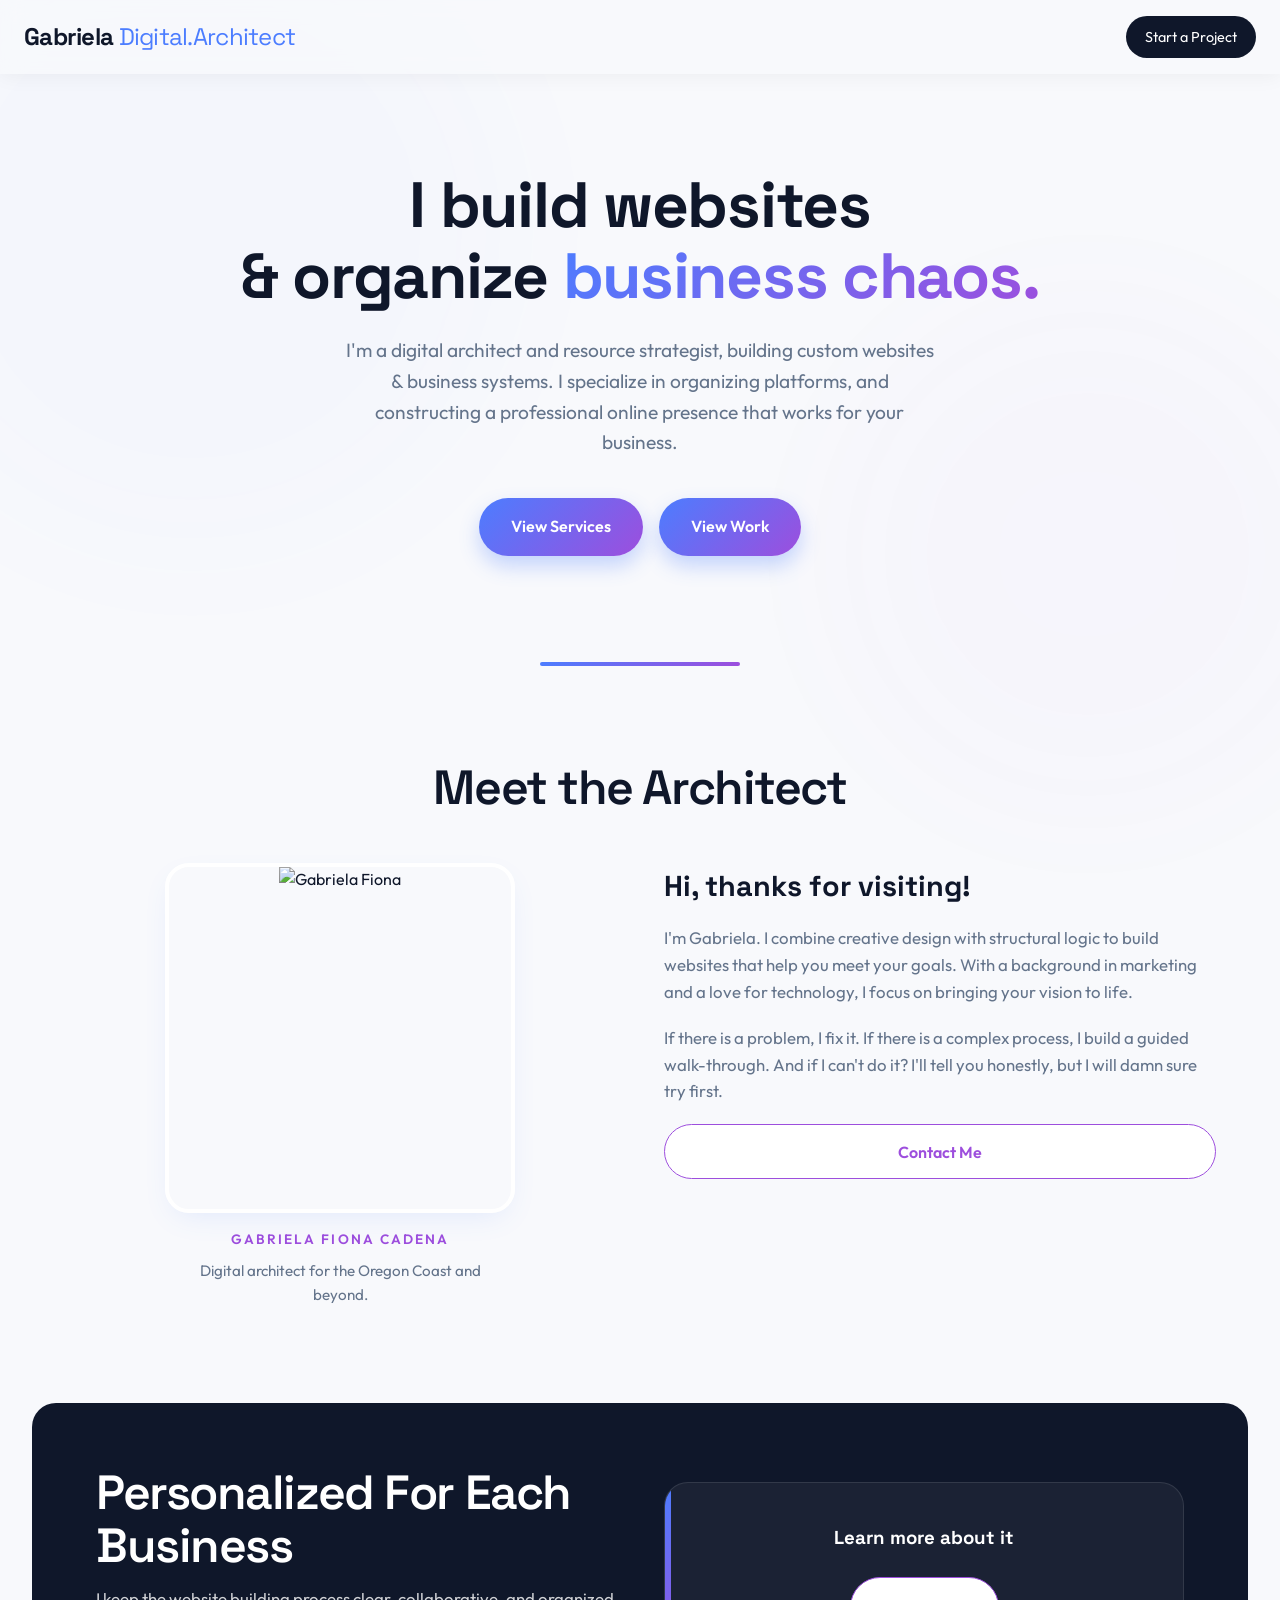
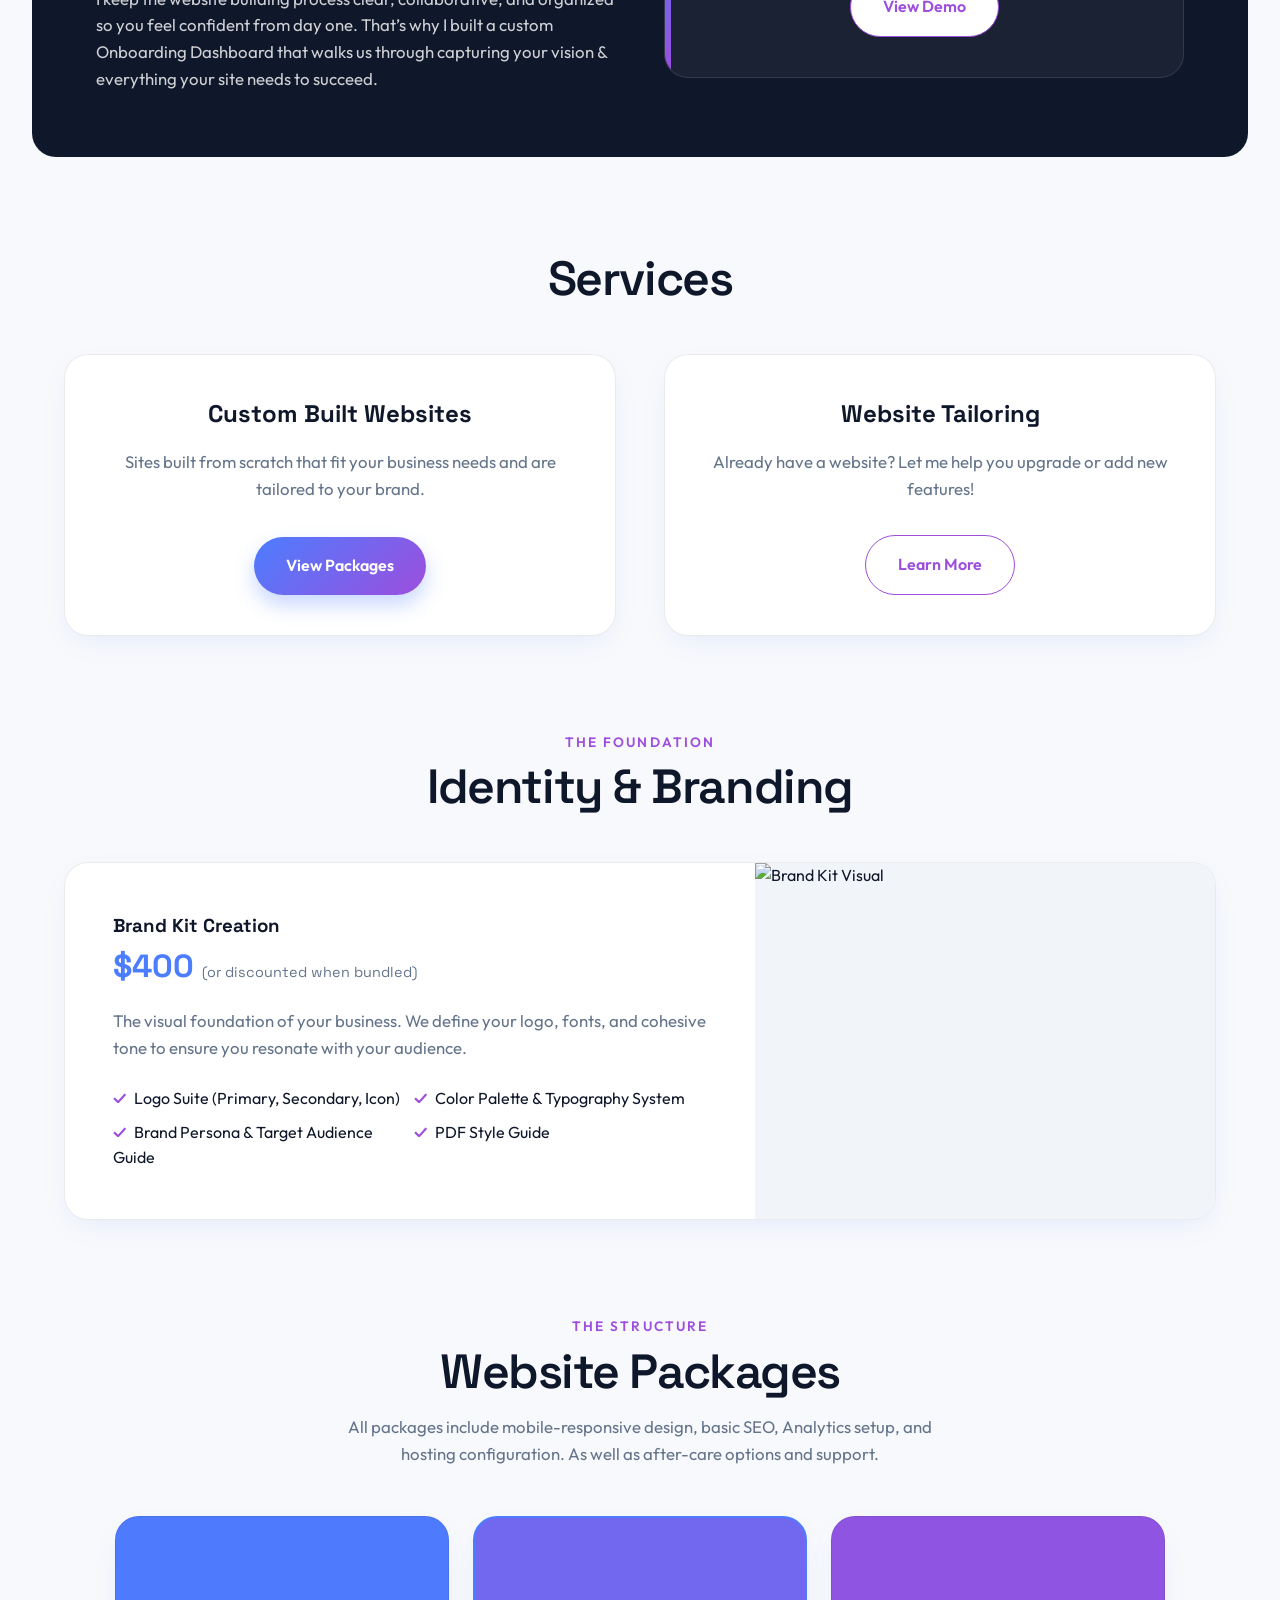
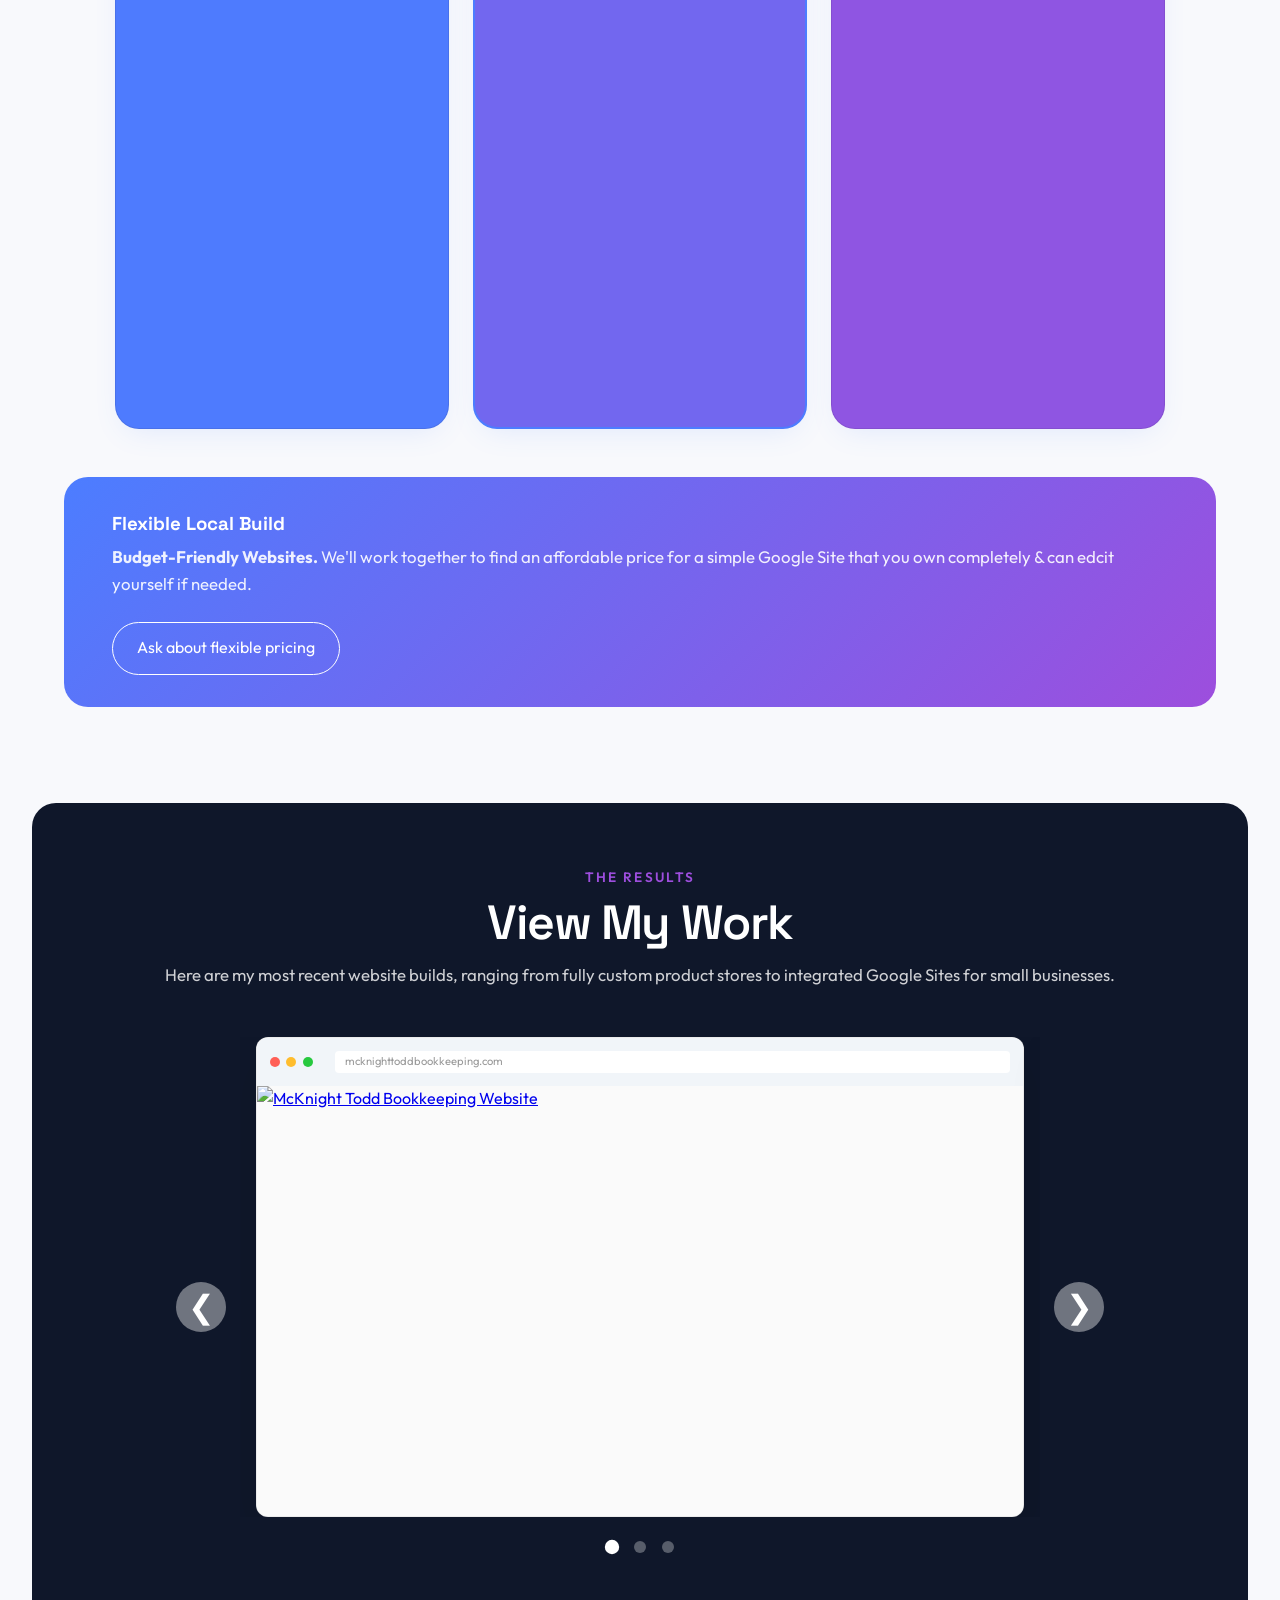
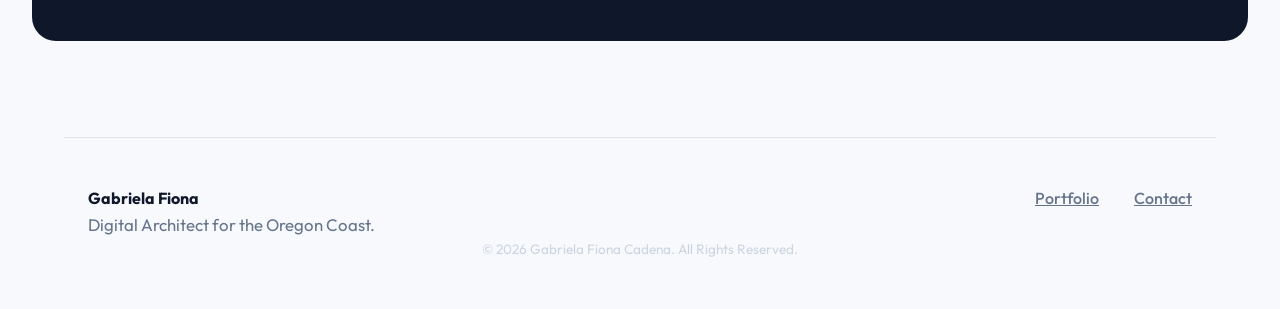
==== commit 6bcf834f: "Remove portfolio link from about section" ====
--- a/index.html
+++ b/index.html
@@ -76,7 +76,6 @@
         </p>
         
         <div class="about-actions" style="justify-content: flex-start;">
-          <a href="https://gabrielafiona.com/" target="_blank" class="btn-primary">View Full Portfolio</a>
           <button class="btn-secondary toggle-form-btn" data-target="form-main-contact">Contact Me</button>
         </div>
 
--- a/assets/CSS/style.css
+++ b/assets/CSS/style.css
@@ -770,3 +770,25 @@
   -webkit-appearance: none;
   appearance: none;
 }
+
+/* Desktop: Side-by-side */
+.hero-actions {
+  display: flex;
+  gap: 1rem; /* Adds nice breathing room between the buttons */
+  margin-top: 1.5rem; /* Keeps them separated from the paragraph above */
+  flex-wrap: wrap; /* Safety fallback */
+}
+
+/* Mobile: Stacked nicely for touch UX */
+@media (max-width: 768px) {
+  .hero-actions {
+    flex-direction: column;
+    width: 100%;
+  }
+  
+  .hero-actions .btn-primary {
+    width: 100%; /* Makes the buttons full-width for easier thumb tapping */
+    text-align: center;
+    box-sizing: border-box; /* Ensures padding doesn't break the width */
+  }
+}
